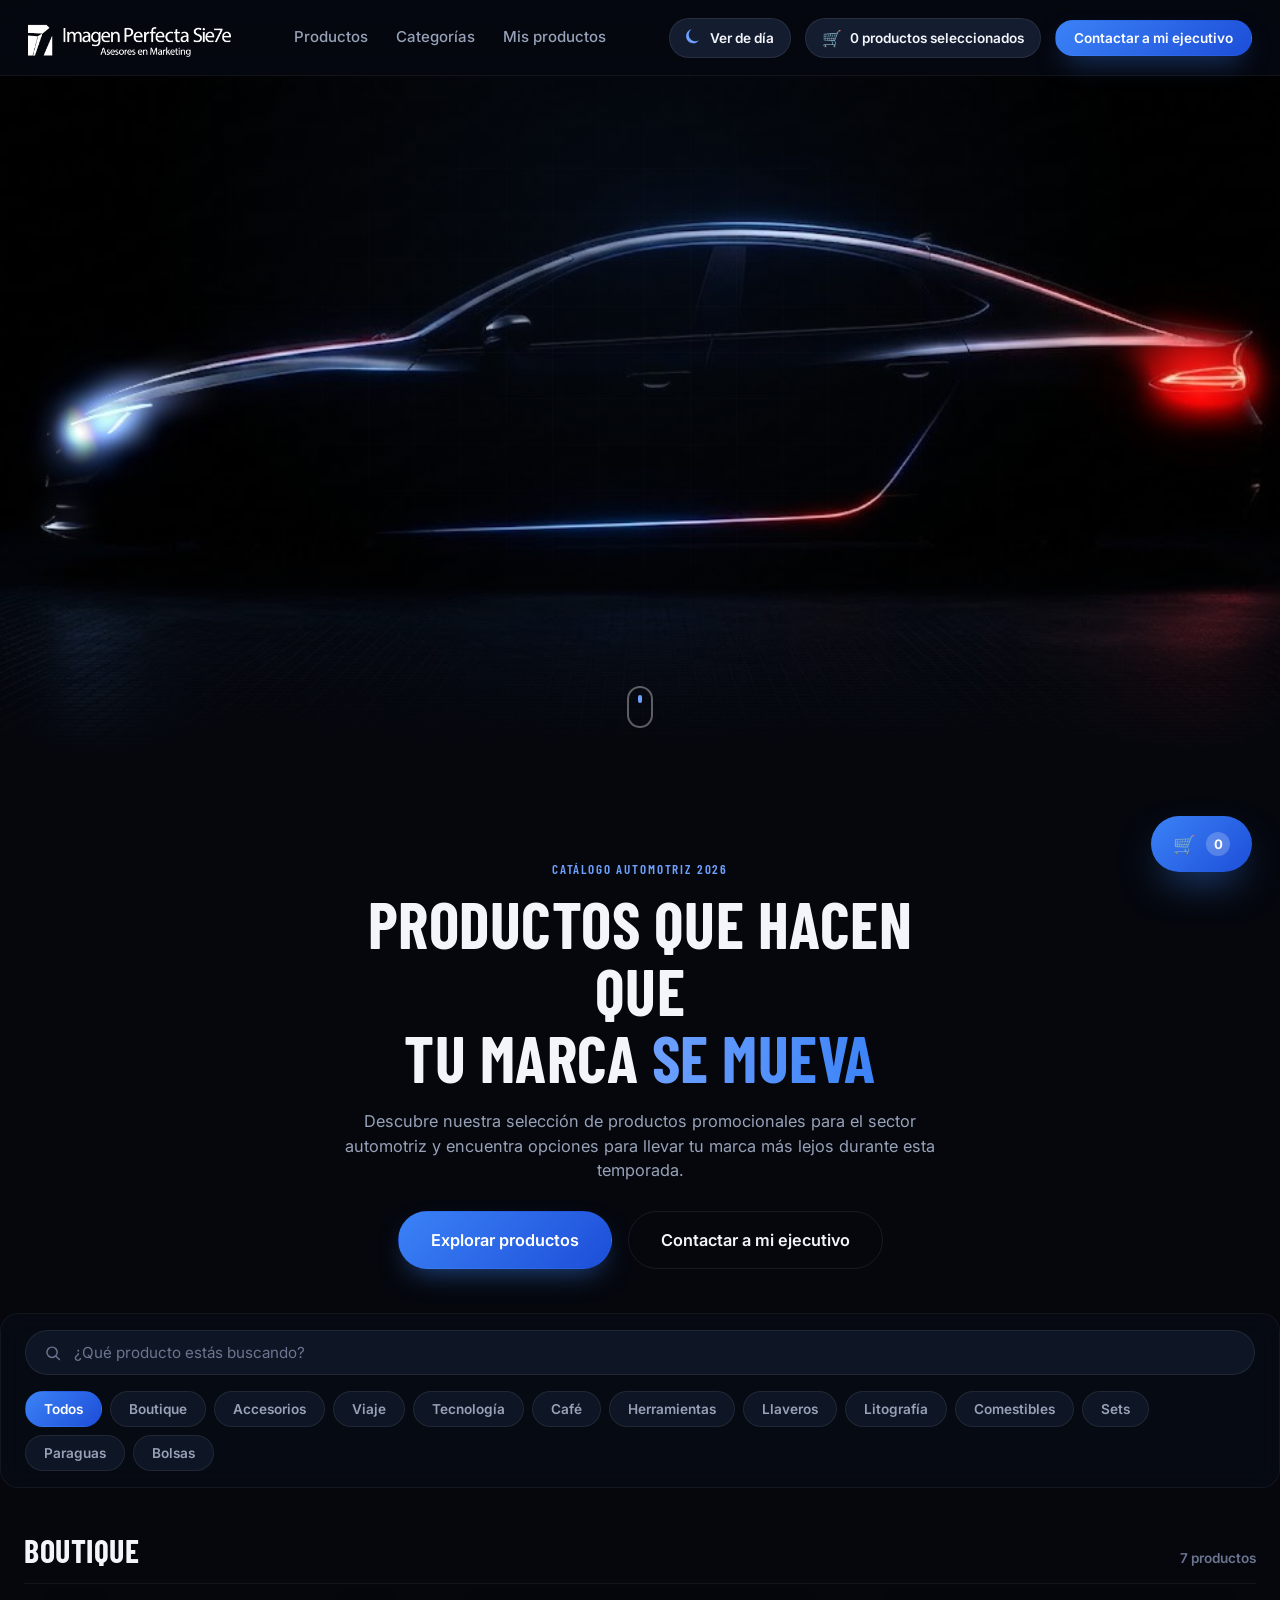
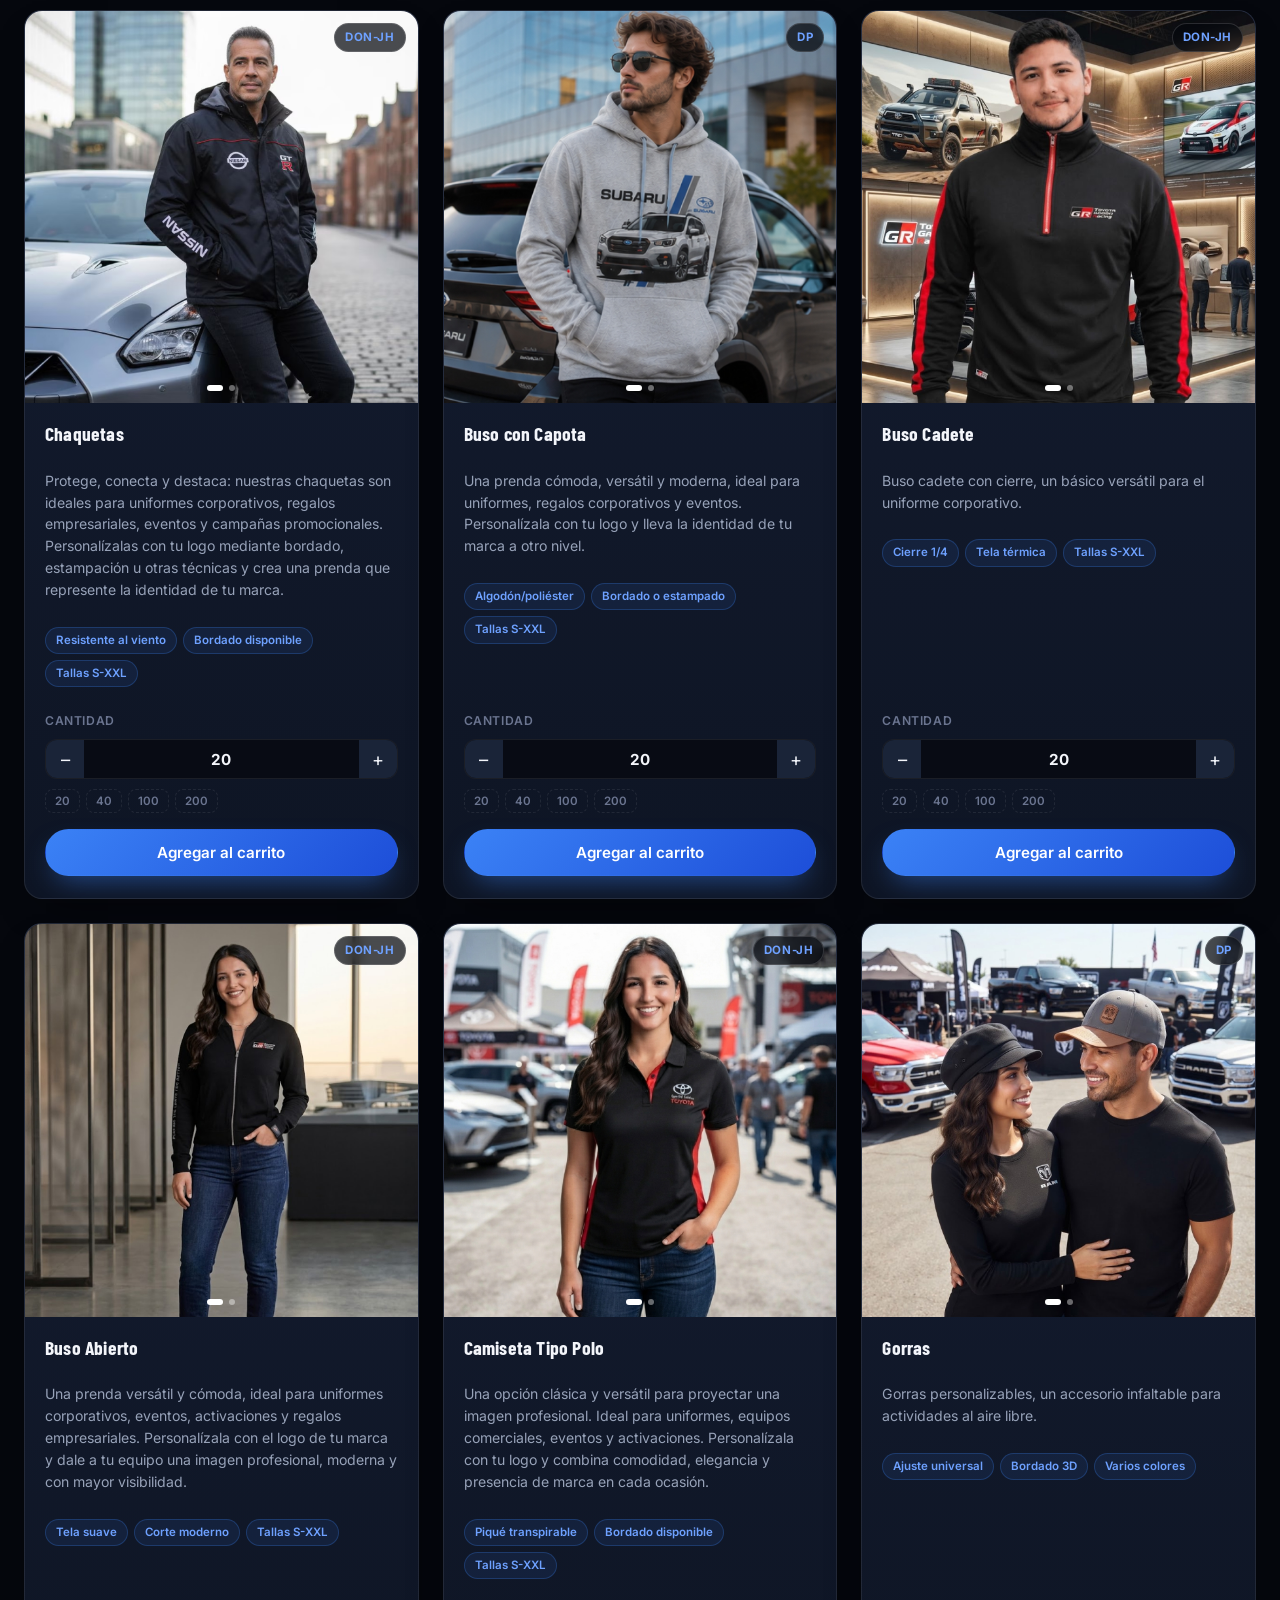
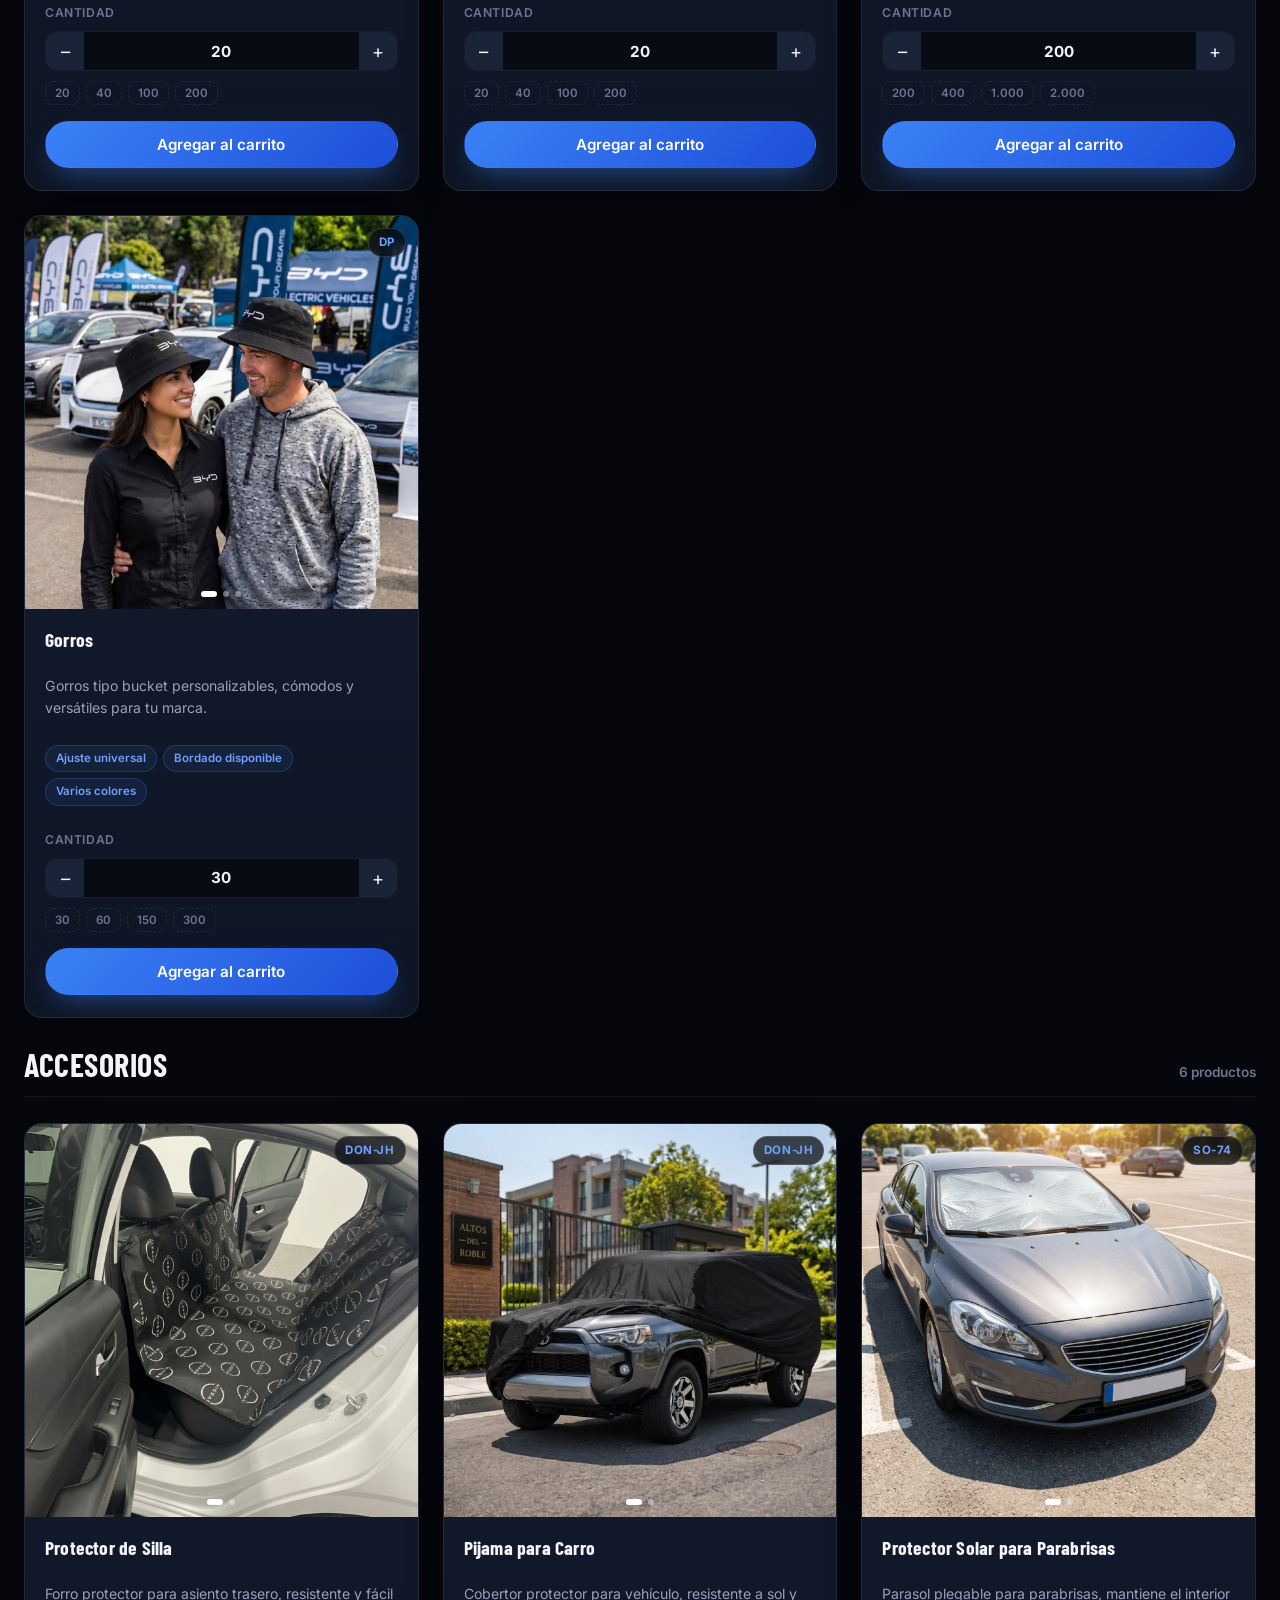
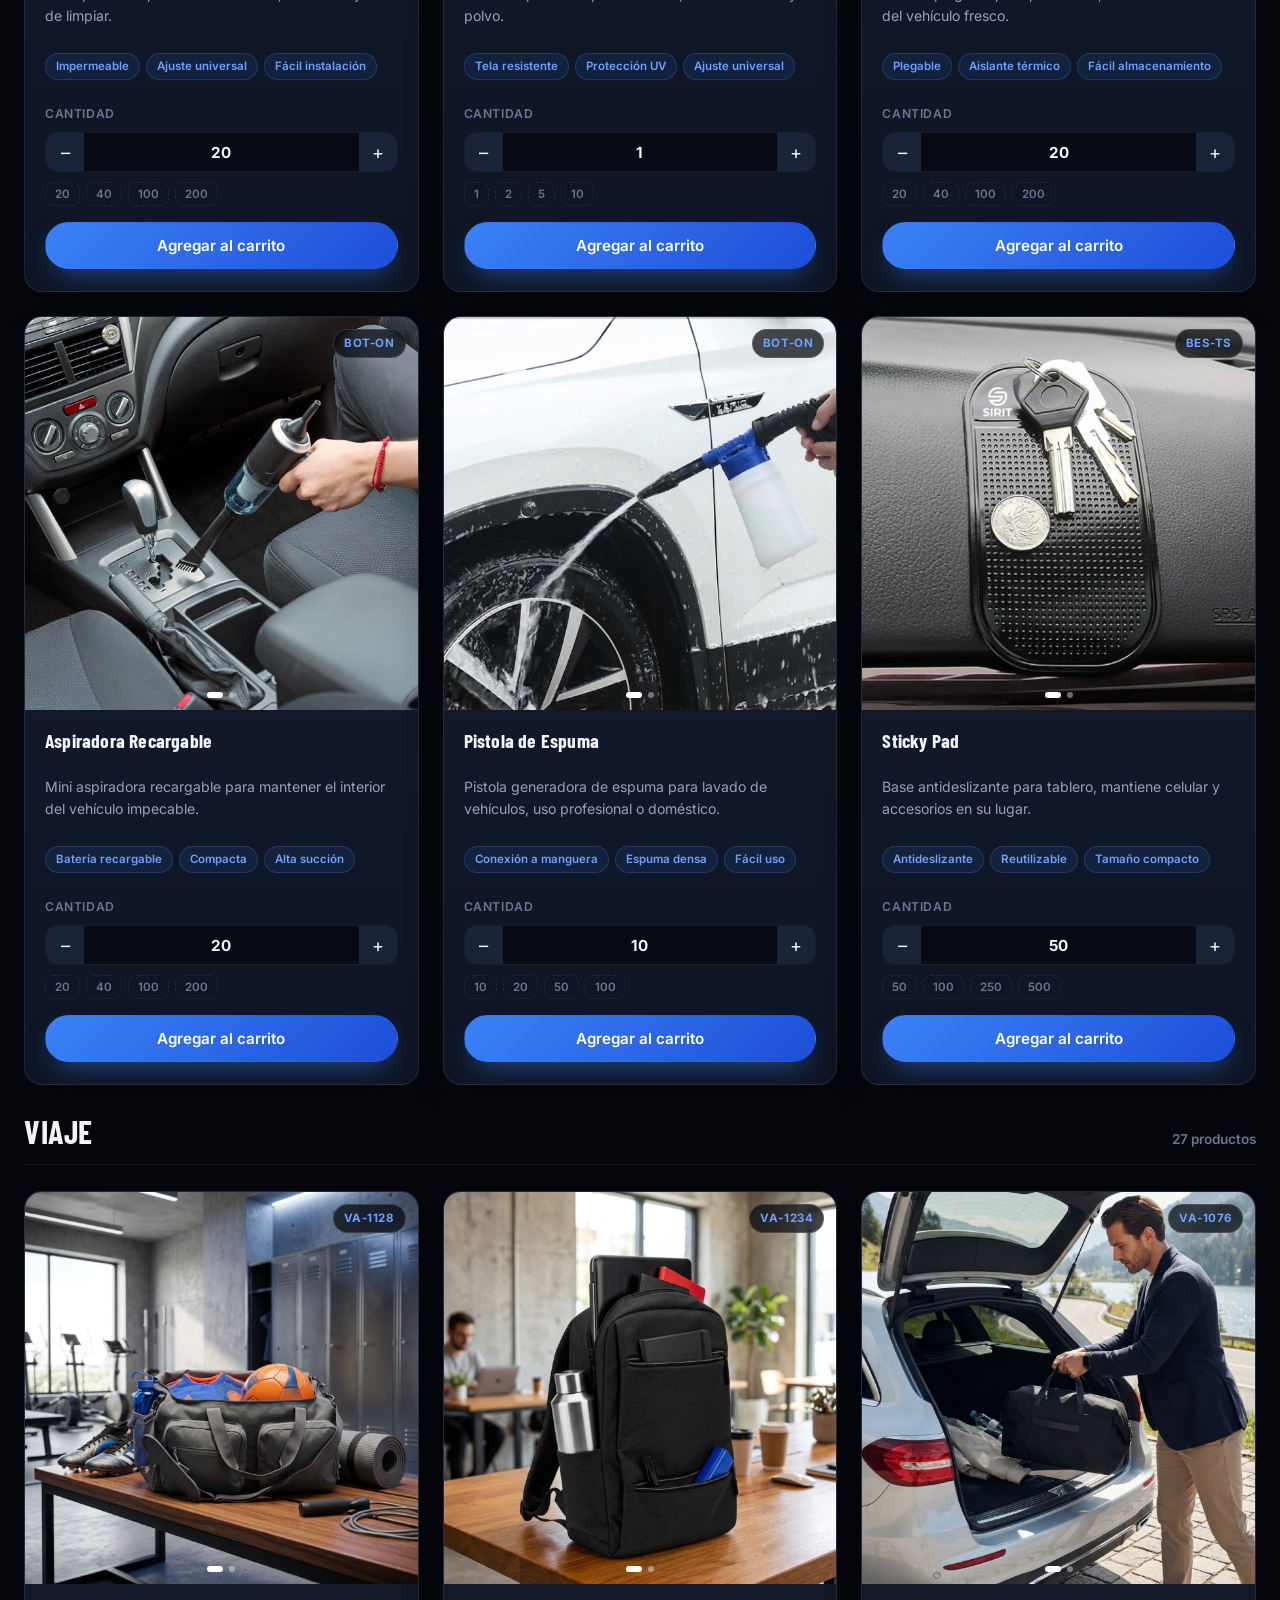
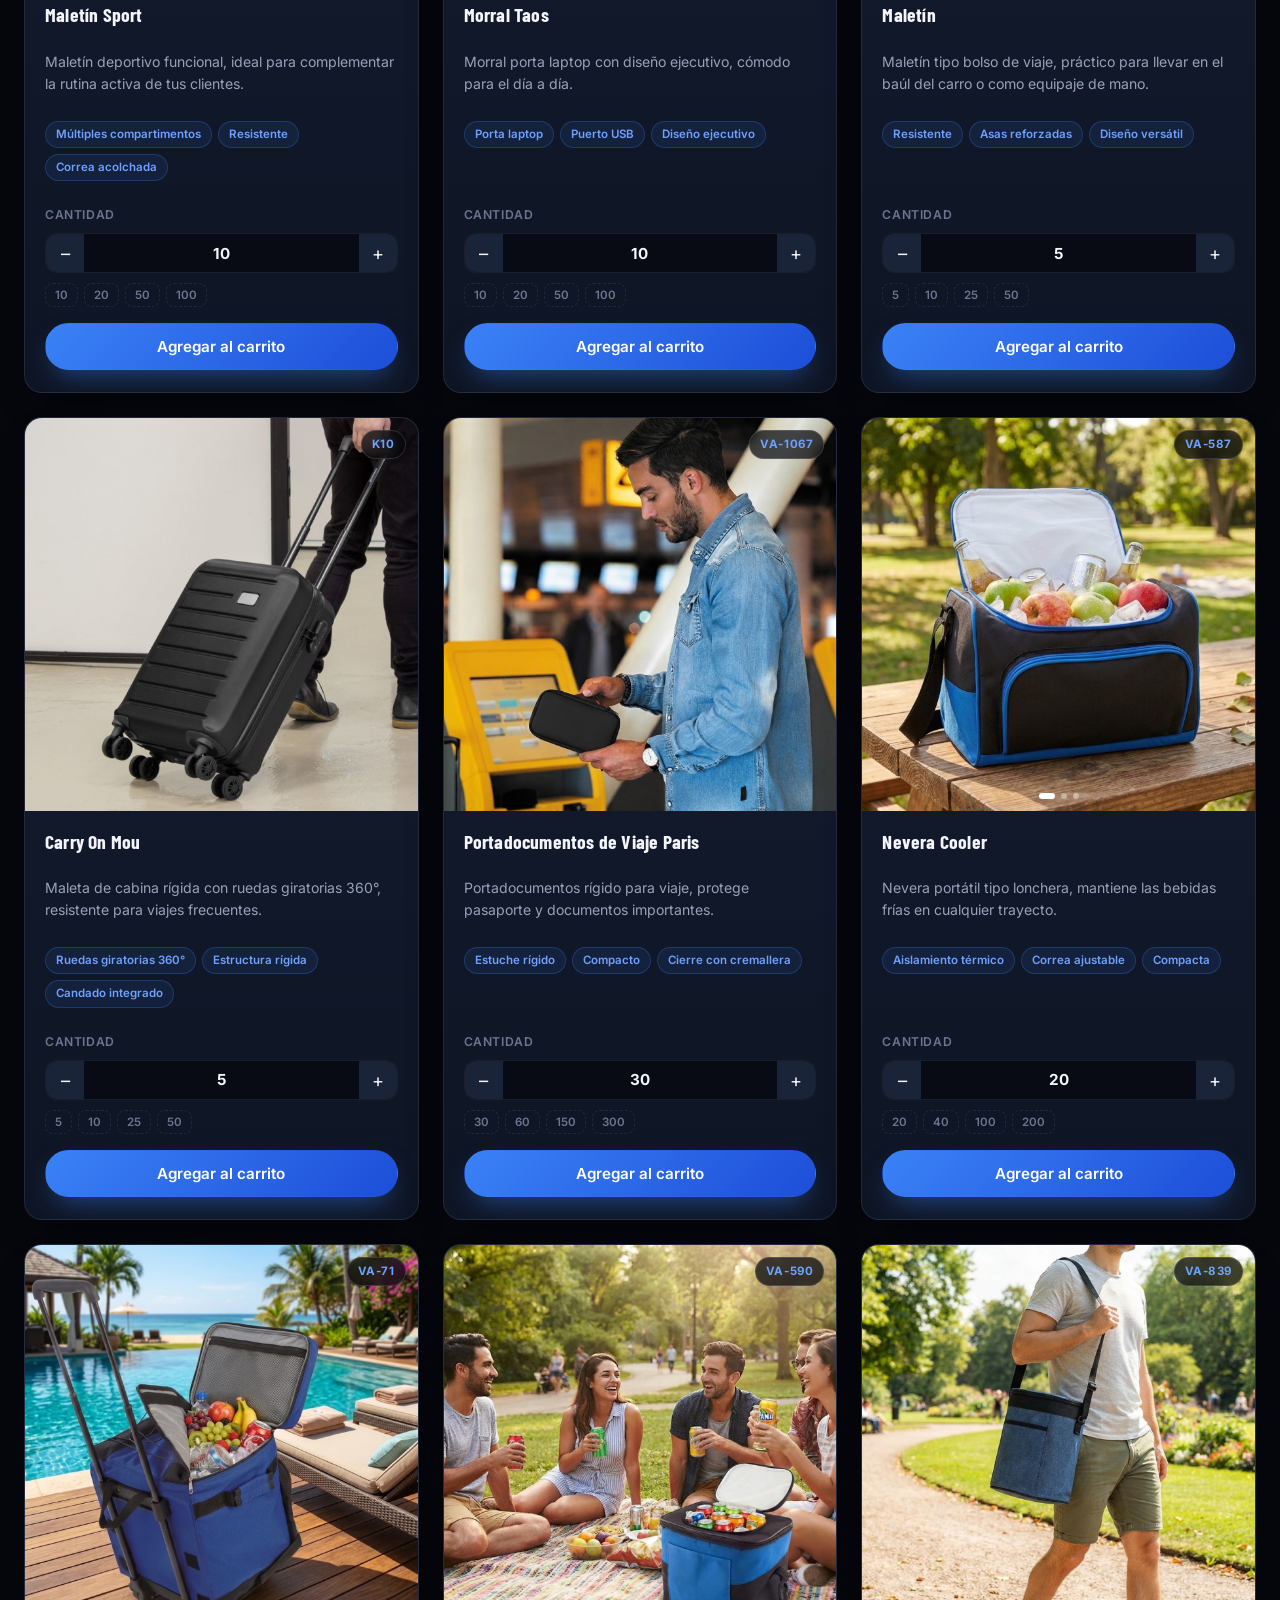
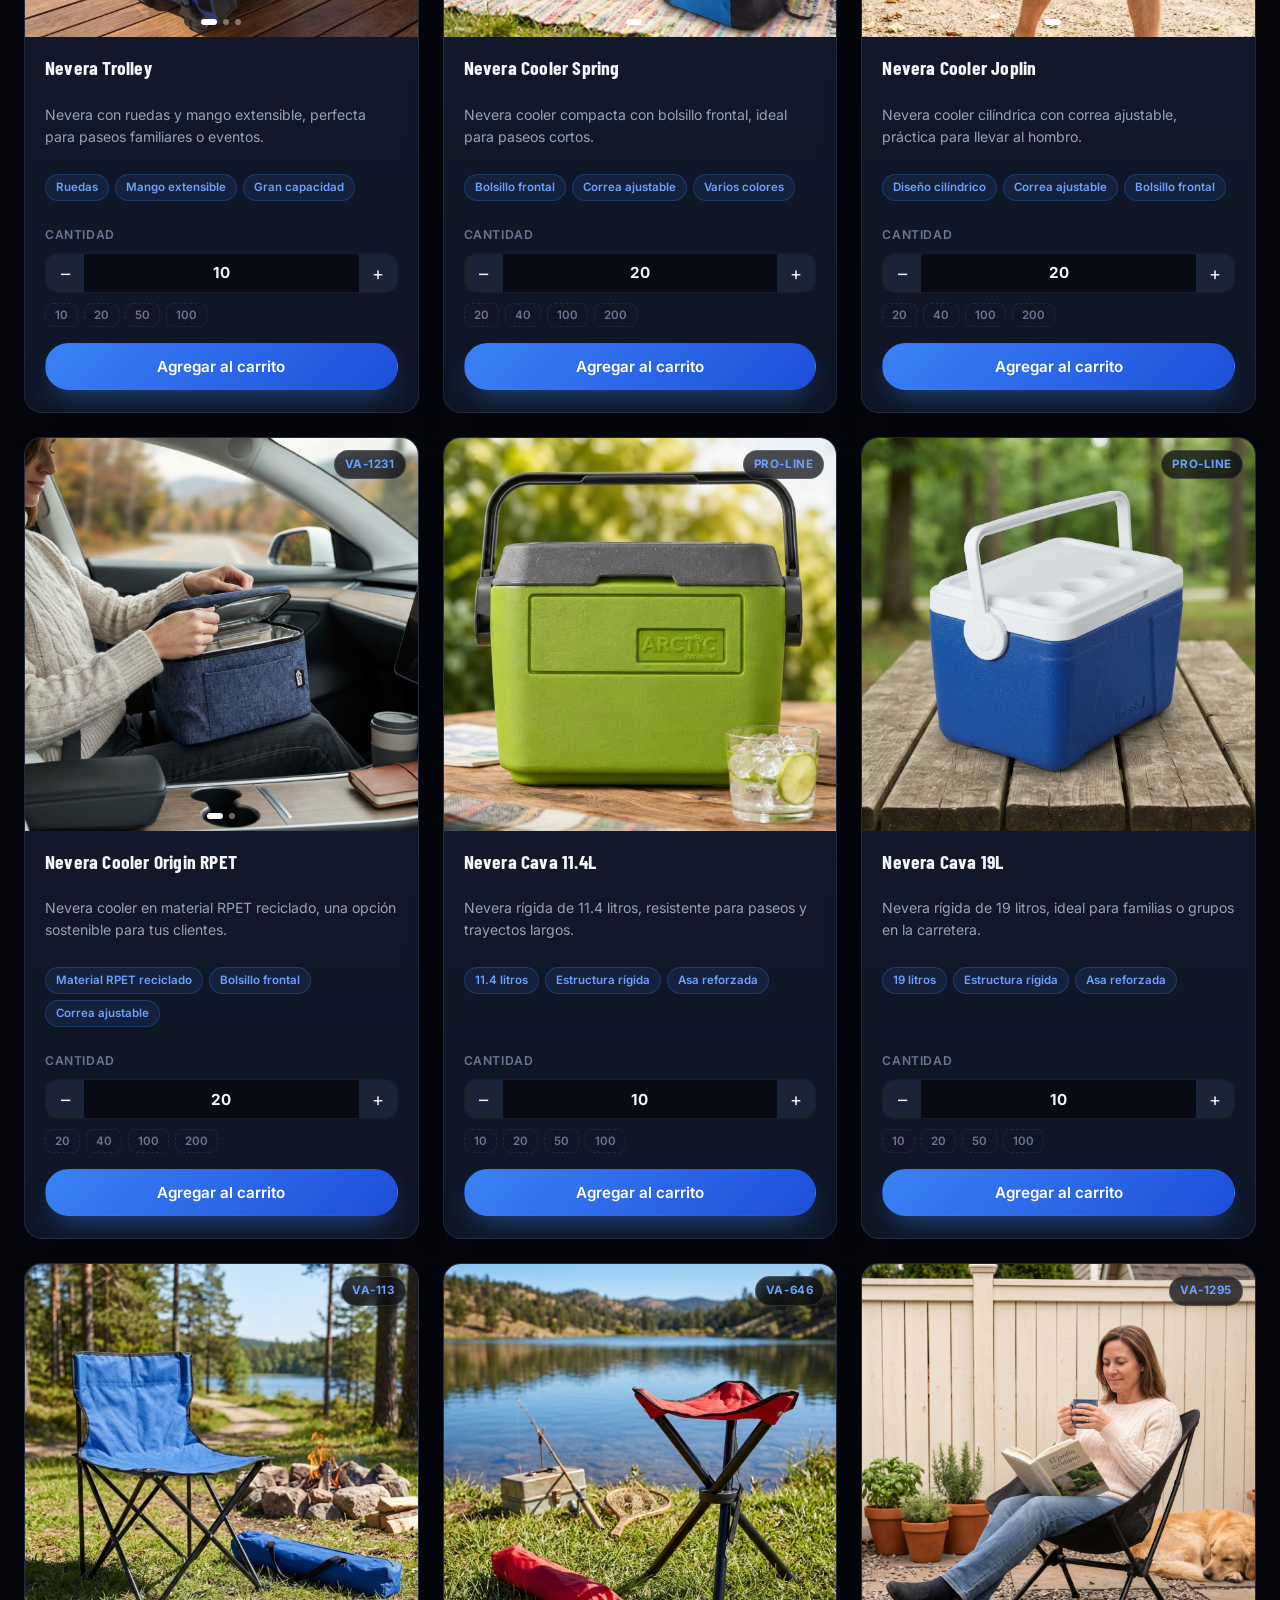
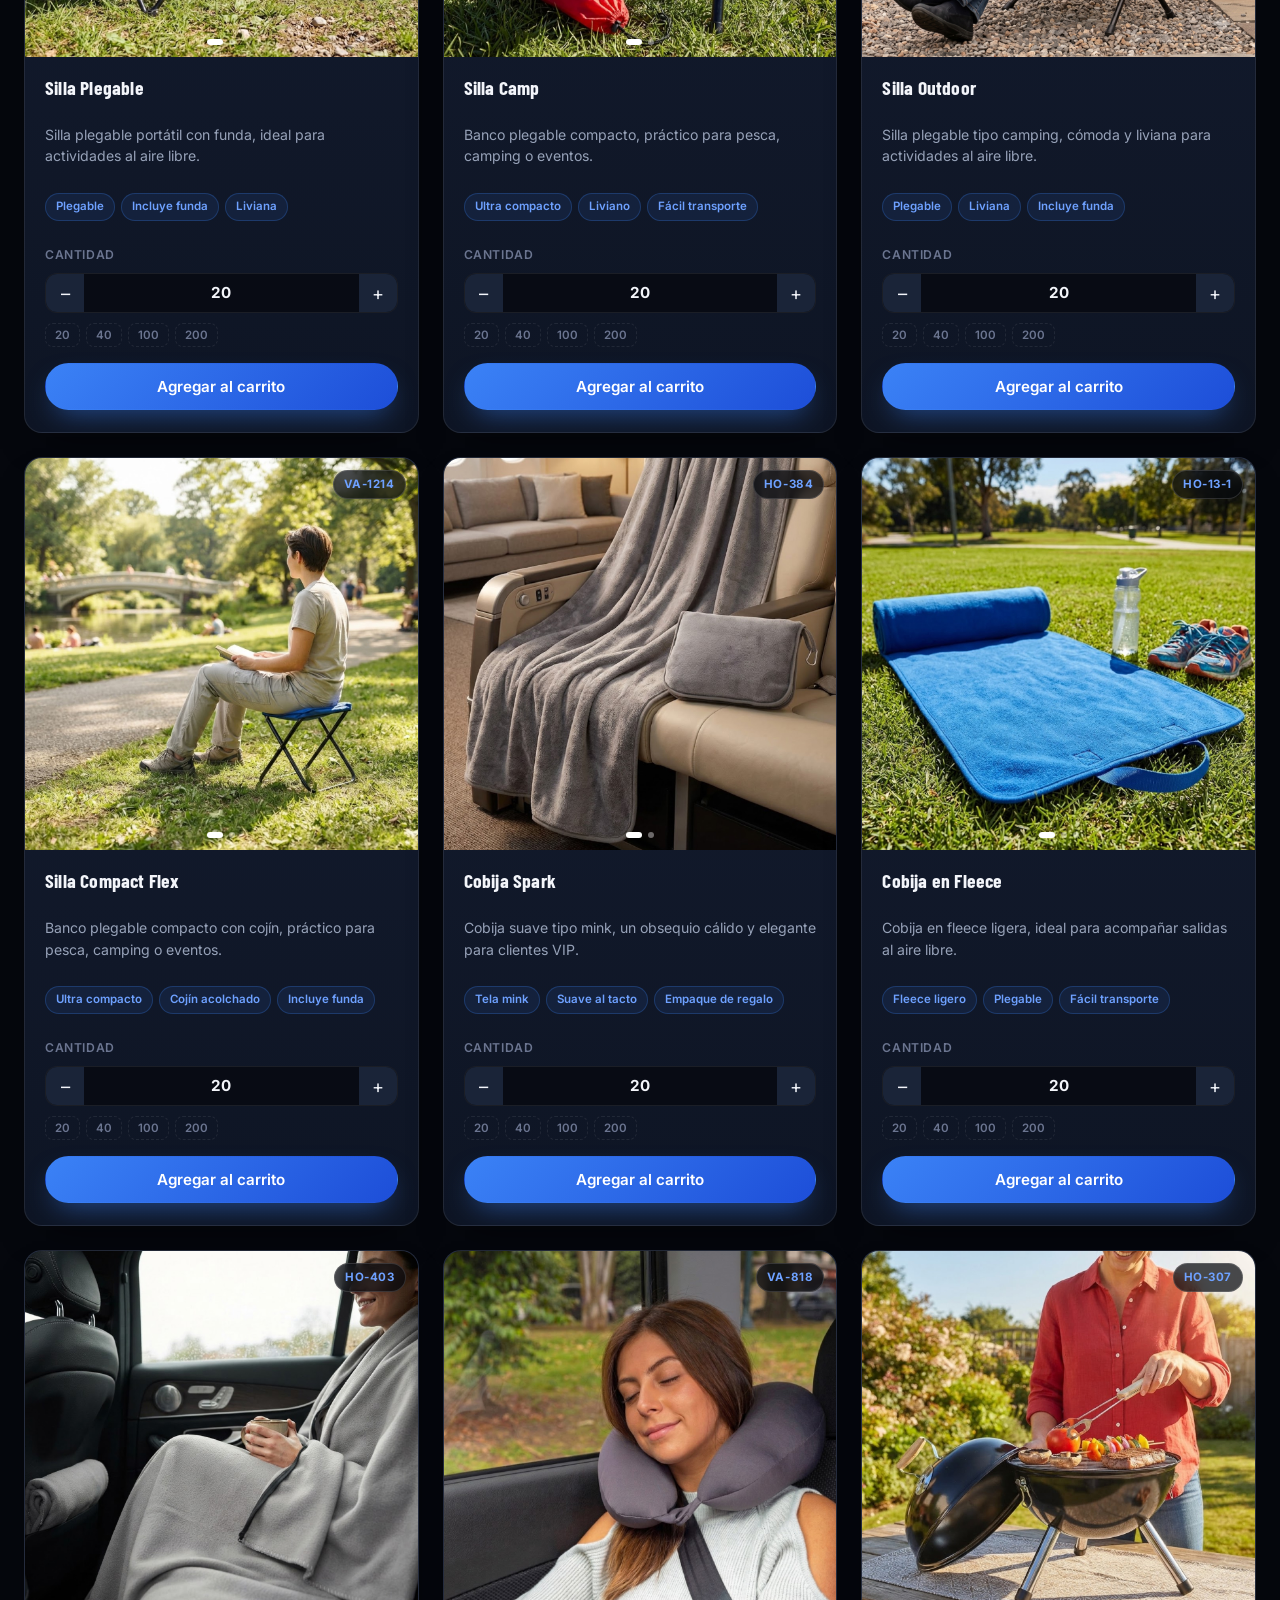
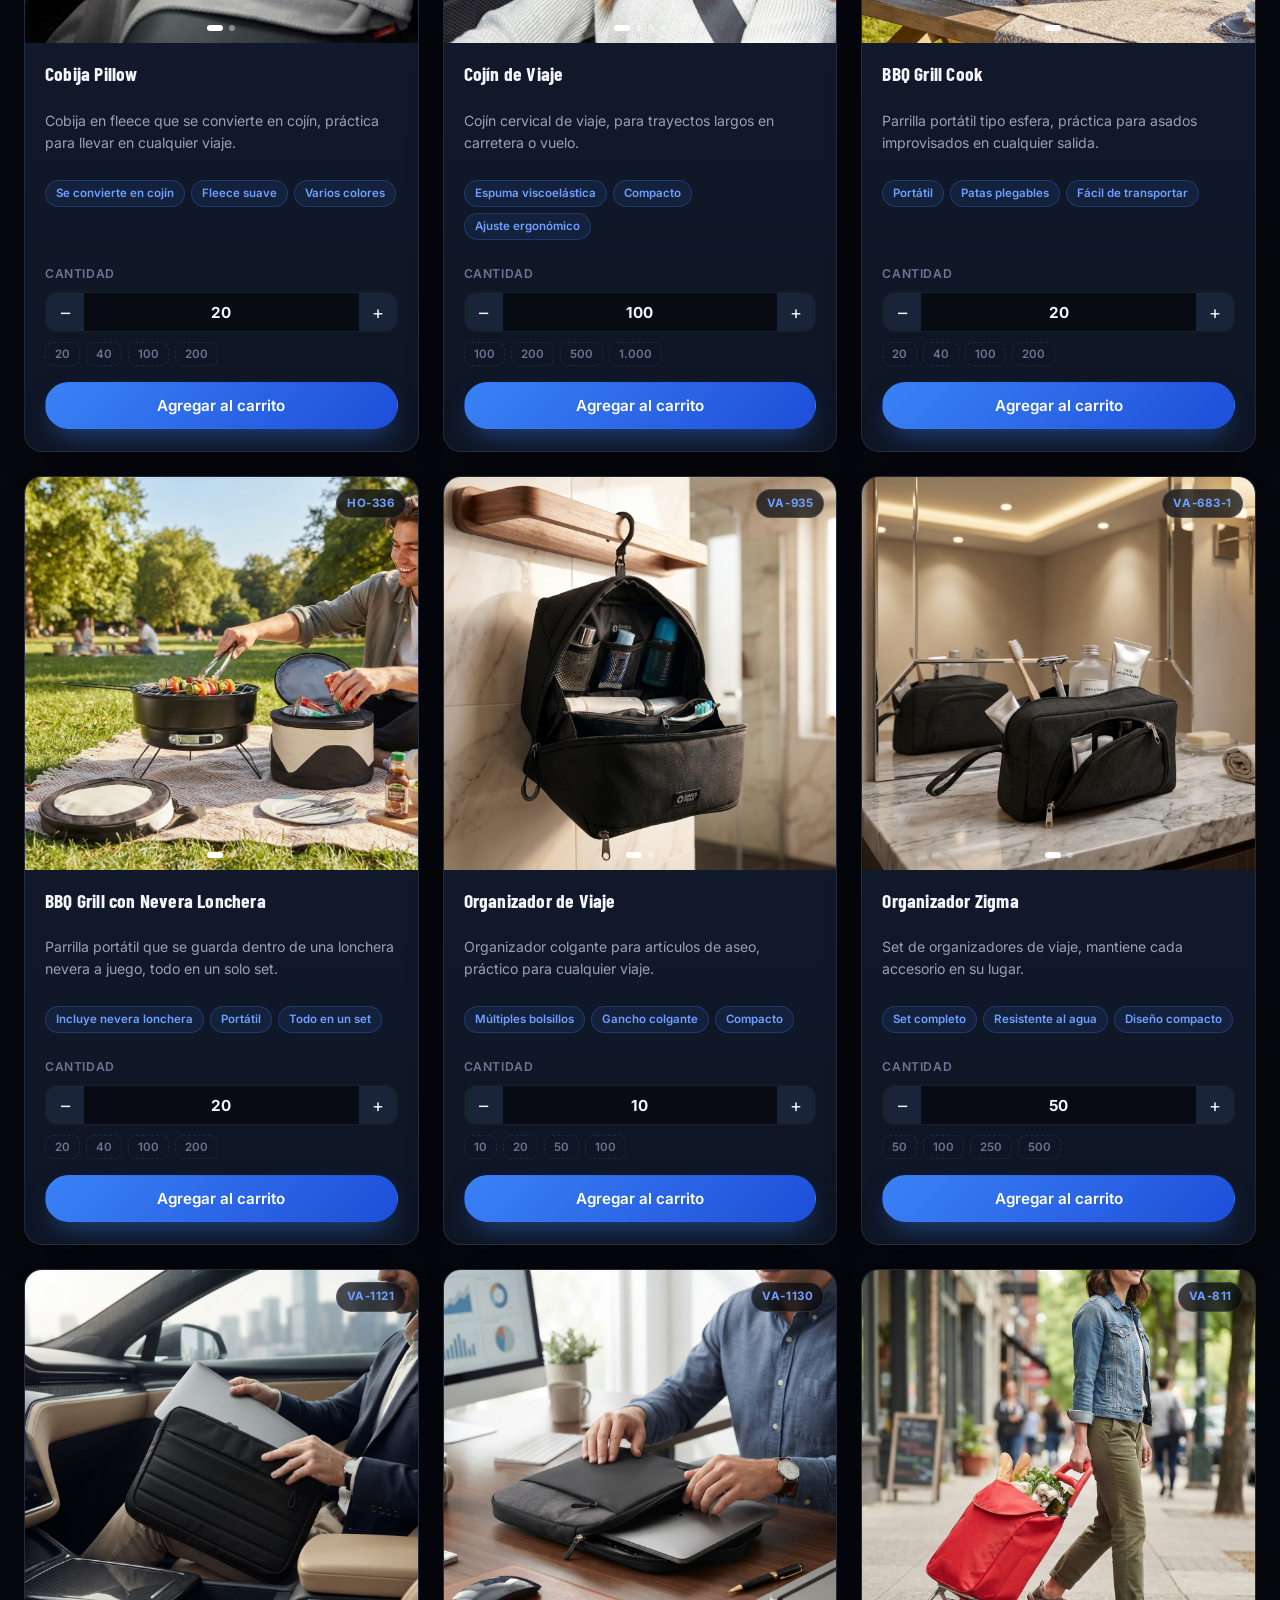
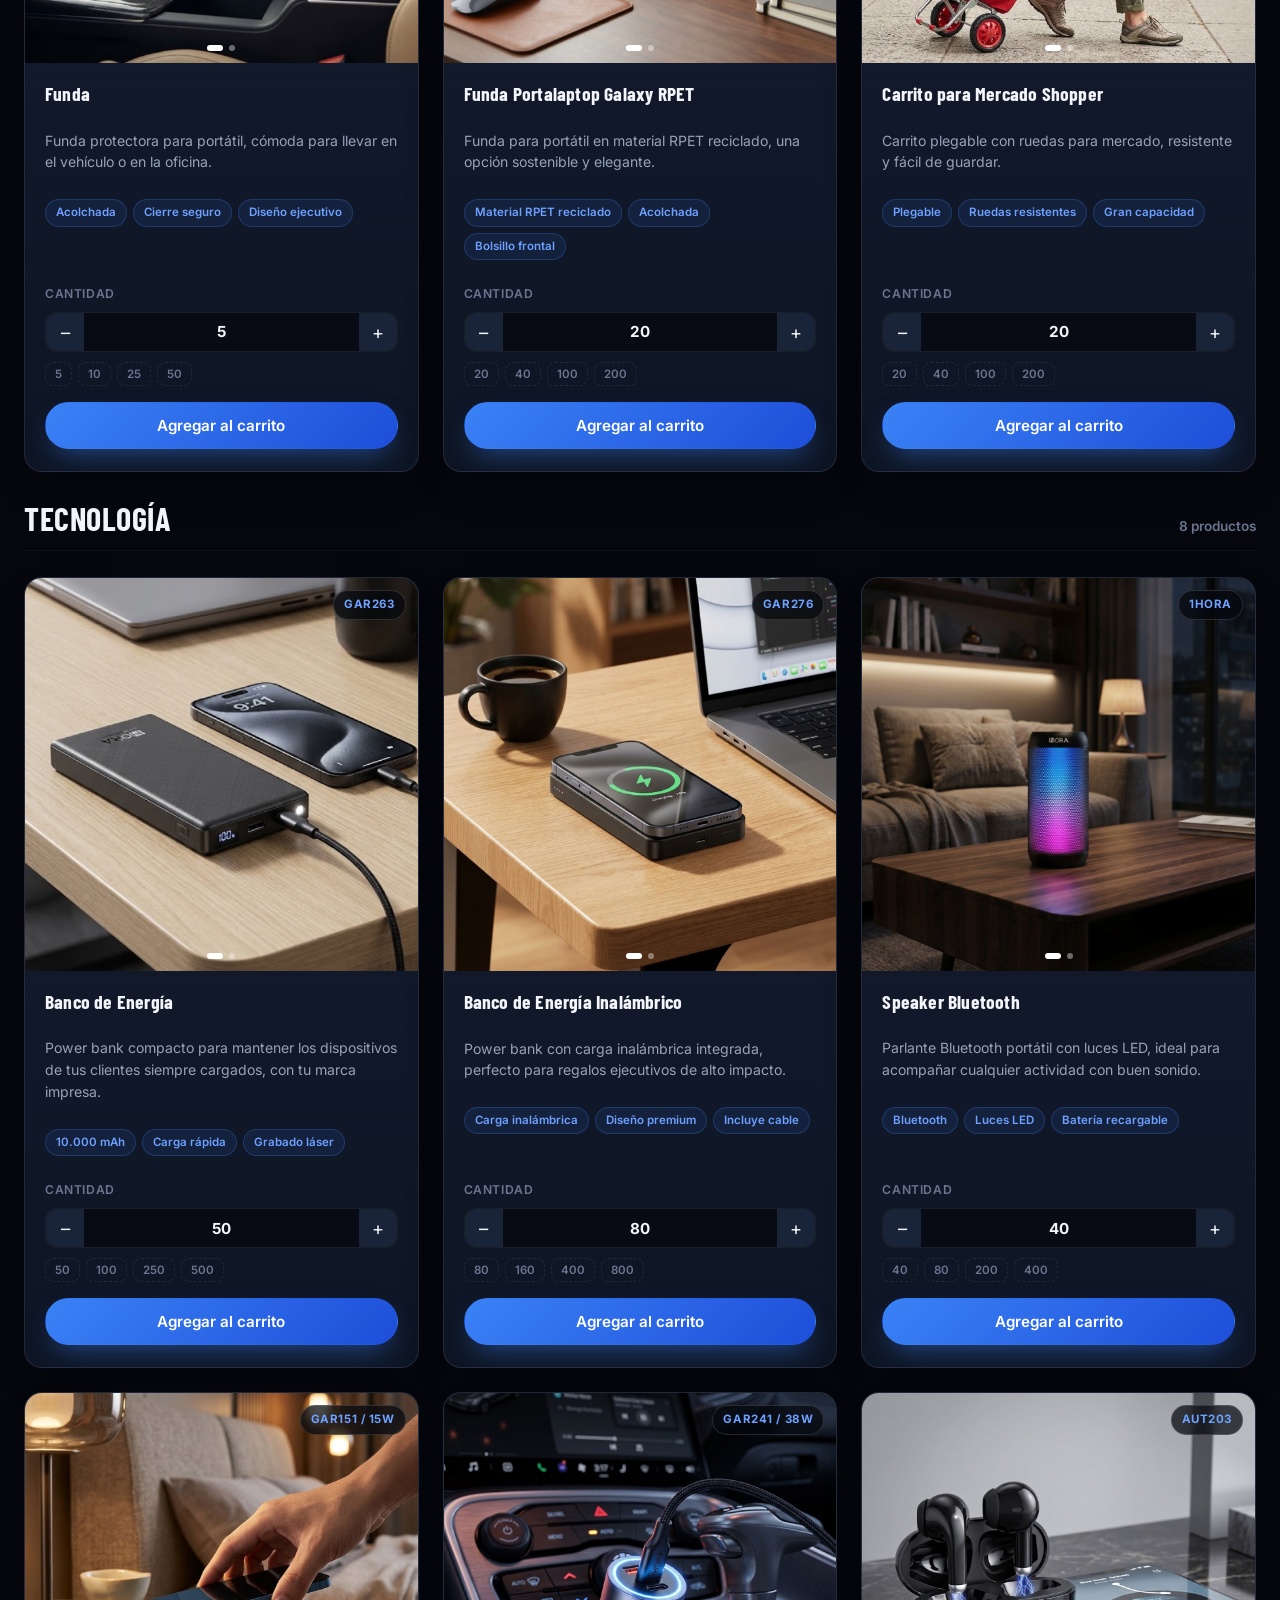
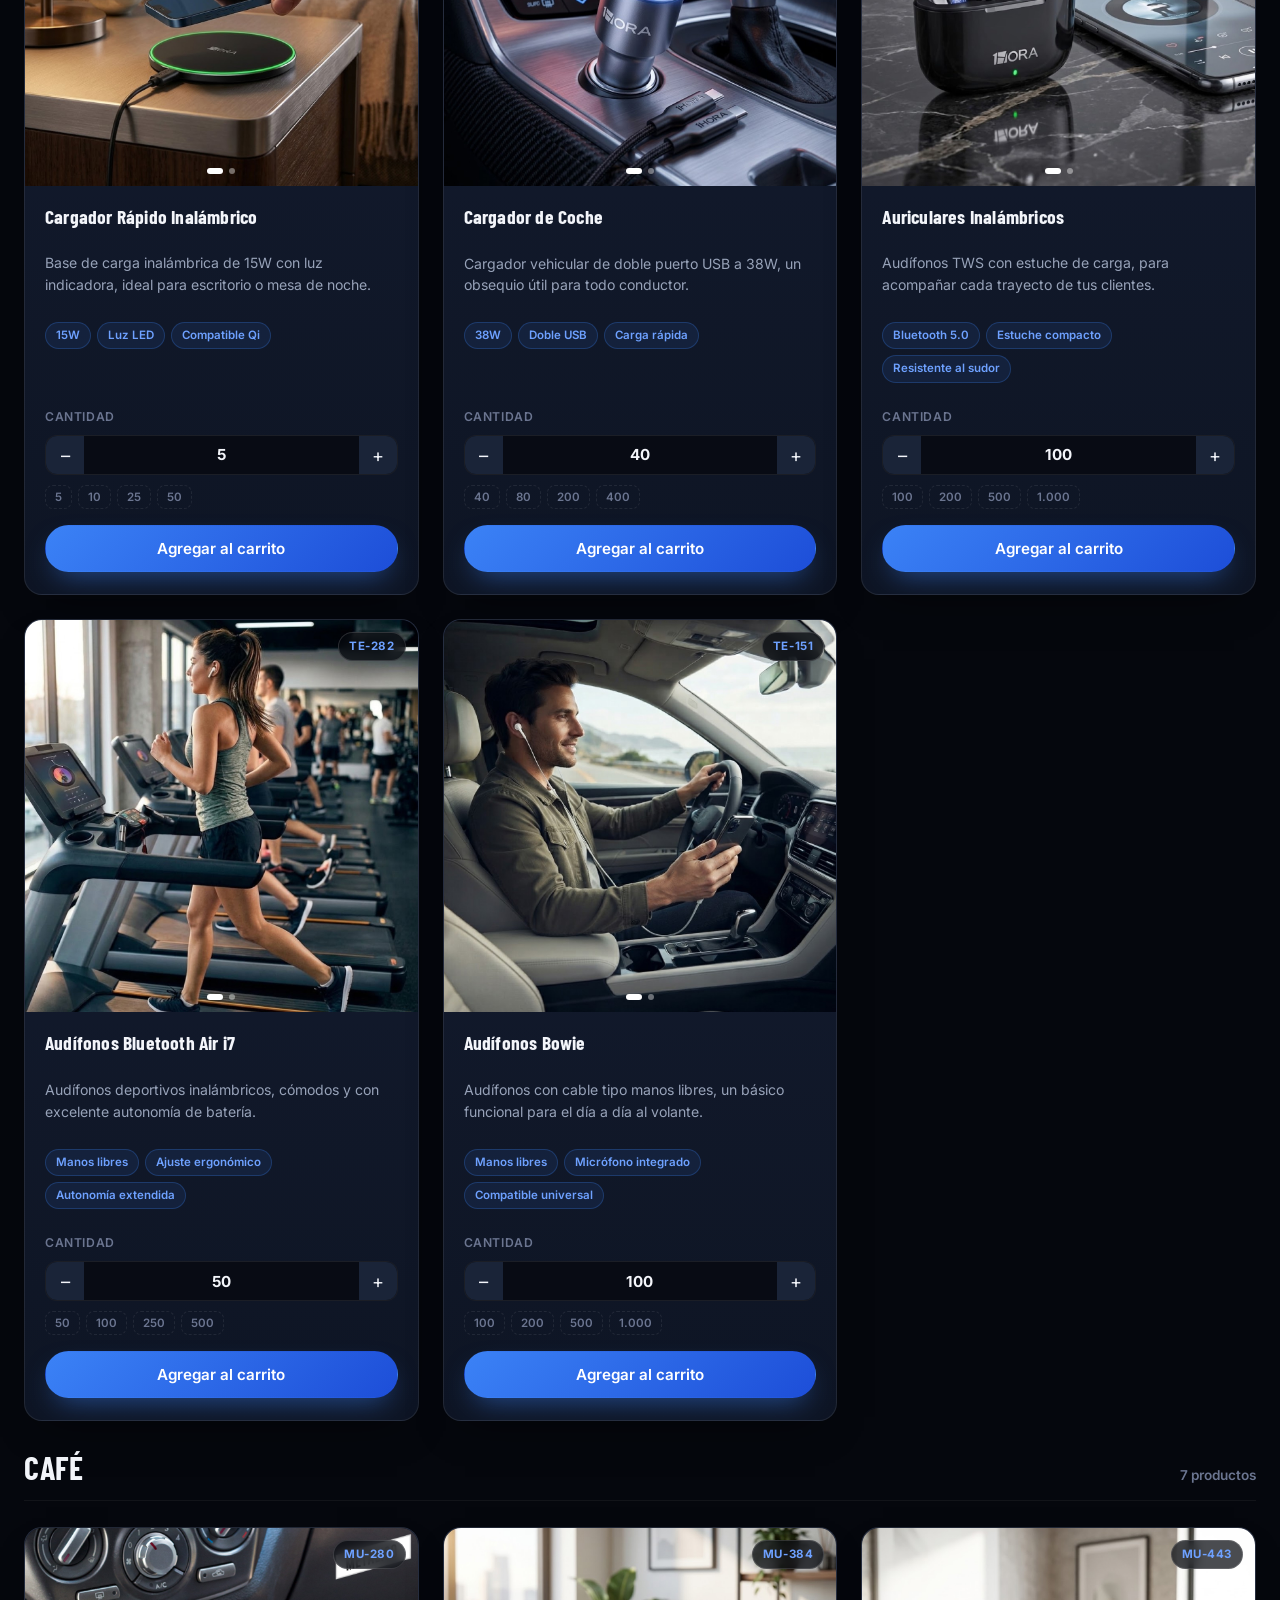
==== index.html @ 39a29ea4 "Primer commit: catálogo Automotriz 2026 completo Sitio estático con catálogo de productos promociona" ====
<!DOCTYPE html>
<html lang="es">
<head>
<meta charset="UTF-8">
<meta name="viewport" content="width=device-width, initial-scale=1.0">
<title>Catálogo Automotriz 2026 | Imagen Perfecta Sie7e</title>
<meta name="description" content="Catálogo interactivo de productos promocionales para el sector automotriz. Imagen Perfecta Sie7e — Asesores en Marketing.">
<link rel="icon" href="data:image/svg+xml,%3Csvg xmlns='http://www.w3.org/2000/svg' viewBox='0 0 64 64'%3E%3Crect width='64' height='64' rx='14' fill='%230b1120'/%3E%3Cpath d='M20 46V18h9l7 12 7-12h9v28h-8V32l-8 13-8-13v14z' fill='%233b82f6'/%3E%3C/svg%3E">
<link rel="preconnect" href="https://fonts.googleapis.com">
<link rel="preconnect" href="https://fonts.gstatic.com" crossorigin>
<link href="https://fonts.googleapis.com/css2?family=Barlow+Condensed:ital,wght@0,500;0,600;0,700;1,700&family=Inter:wght@400;500;600;700;800&display=swap" rel="stylesheet">
<link rel="stylesheet" href="assets/css/styles.css">
<script>
  // Aplica el tema guardado antes de pintar la página, para evitar parpadeo.
  try {
    var savedTheme = localStorage.getItem("ip7_theme");
    if (savedTheme === "light") document.documentElement.setAttribute("data-theme", "light");
  } catch (e) {}
</script>
</head>
<body>

<div id="cursor-ring" aria-hidden="true"></div>
<div id="cursor-dot" aria-hidden="true"></div>
<div id="headlightFlash" aria-hidden="true"></div>

<header class="navbar" id="navbar">
  <div class="navbar-inner">
    <a href="#top" class="brand">
      <img src="assets/img/brand/logo-blanco.png" alt="Imagen Perfecta Sie7e — Asesores en Marketing" class="brand-logo logo-dark" onerror="this.onerror=null;this.src='assets/img/brand/logo.jpg';">
      <img src="assets/img/brand/logo-azul.png" alt="Imagen Perfecta Sie7e — Asesores en Marketing" class="brand-logo logo-light" onerror="this.onerror=null;this.src='assets/img/brand/logo.jpg';">
    </a>

    <nav class="nav-links" id="navLinks">
      <a href="#catalogo" data-close>Productos</a>
      <a href="#categorias" data-close>Categorías</a>
      <a href="#cotizar" data-close class="js-open-drawer">Mis productos</a>
    </nav>

    <div class="navbar-actions">
      <button class="theme-toggle" id="themeToggle" type="button" aria-label="Cambiar a modo día">
        <span class="theme-toggle-icon" id="themeToggleIcon" aria-hidden="true"></span>
        <span id="themeToggleText">Ver de día</span>
      </button>
      <button class="cart-chip js-open-drawer" type="button" aria-label="Ver productos seleccionados">
        <span class="cart-chip-icon">🛒</span>
        <span id="cartChipText">0 productos seleccionados</span>
      </button>
      <button class="btn btn-primary btn-sm js-open-whatsapp" type="button">Contactar a mi ejecutivo</button>
      <button class="hamburger" id="hamburger" aria-label="Abrir menú" aria-expanded="false">
        <span></span><span></span><span></span>
      </button>
    </div>
  </div>
</header>

<main id="top">

  <section class="hero">
    <div class="hero-bg">
      <img id="heroCarImg" alt="" aria-hidden="true">
      <script>
        document.getElementById("heroCarImg").src = document.documentElement.getAttribute("data-theme") === "light"
          ? "assets/img/brand/hero-car-day.jpg"
          : "assets/img/brand/hero-car-night.jpg";
      </script>
      <div class="hero-overlay"></div>
      <div class="hero-grid"></div>
    </div>
    <a href="#catalogo" class="scroll-hint" aria-label="Ir al catálogo"><span></span></a>
  </section>

  <section class="catalog" id="catalogo">
    <div class="section-head section-head-main">
      <span class="eyebrow">Catálogo Automotriz 2026</span>
      <h1 id="categorias">PRODUCTOS QUE HACEN QUE<br>TU MARCA <span class="text-accent">SE MUEVA</span></h1>
      <p>Descubre nuestra selección de productos promocionales para el sector automotriz y encuentra opciones para llevar tu marca más lejos durante esta temporada.</p>
      <div class="hero-actions">
        <a href="#toolbar" class="btn btn-primary btn-lg">Explorar productos</a>
        <button class="btn btn-outline btn-lg js-open-whatsapp" type="button">Contactar a mi ejecutivo</button>
      </div>
    </div>

    <div class="toolbar" id="toolbar">
      <div class="search-box">
        <svg width="18" height="18" viewBox="0 0 24 24" fill="none"><circle cx="11" cy="11" r="7" stroke="currentColor" stroke-width="2"/><path d="M21 21l-4.3-4.3" stroke="currentColor" stroke-width="2" stroke-linecap="round"/></svg>
        <input type="text" id="searchInput" placeholder="¿Qué producto estás buscando?" autocomplete="off">
      </div>
      <div class="filter-pills" id="filterPills">
        <button class="pill is-active" data-filter="todos" type="button">Todos</button>
        <button class="pill" data-filter="boutique" type="button">Boutique</button>
        <button class="pill" data-filter="accesorios" type="button">Accesorios</button>
        <button class="pill" data-filter="viaje" type="button">Viaje</button>
        <button class="pill" data-filter="tecnologia" type="button">Tecnología</button>
        <button class="pill" data-filter="cafe" type="button">Café</button>
        <button class="pill" data-filter="herramientas" type="button">Herramientas</button>
        <button class="pill" data-filter="llaveros" type="button">Llaveros</button>
        <button class="pill" data-filter="litografia" type="button">Litografía</button>
        <button class="pill" data-filter="comestibles" type="button">Comestibles</button>
        <button class="pill" data-filter="sets" type="button">Sets</button>
        <button class="pill" data-filter="paraguas" type="button">Paraguas</button>
        <button class="pill" data-filter="bolsas" type="button">Bolsas</button>
      </div>
    </div>

    <div id="noResults" class="no-results" hidden>
      <p>No encontramos productos con ese criterio.</p>
      <button class="btn btn-outline btn-sm" id="clearFilters" type="button">Limpiar filtros</button>
    </div>

    <div id="catalogSections"></div>

  </section>

  <section class="closing-cta" id="cotizar">
    <div class="closing-cta-inner">
      <span class="eyebrow">Último paso</span>
      <h2>¿Ya elegiste tus productos?</h2>
      <p>Revisa tu selección y envíanos tu solicitud de cotización. Nuestro equipo comercial te contactará antes de finalizar la feria.</p>
      <button class="btn btn-primary btn-lg js-open-drawer" type="button">Ver mi selección</button>
    </div>
  </section>


  <div class="inline-cta inline-cta-final">
    <div class="inline-cta-text">
      <h4>¿No encuentras lo que buscas?</h4>
      <p>Contacta a nuestros ejecutivos y te ayudamos a encontrar la opción ideal para tu marca.</p>
    </div>
    <button type="button" class="btn btn-outline btn-sm js-open-whatsapp">Hablar con un ejecutivo</button>
  </div>

</main>

<footer class="site-footer" id="contacto">
  <div class="footer-inner">
    <div class="footer-brand">
      <img src="assets/img/brand/logo-blanco.png" alt="Imagen Perfecta Sie7e" class="footer-logo logo-dark" onerror="this.onerror=null;this.src='assets/img/brand/logo.jpg';">
      <img src="assets/img/brand/logo-azul.png" alt="Imagen Perfecta Sie7e" class="footer-logo logo-light" onerror="this.onerror=null;this.src='assets/img/brand/logo.jpg';">
      <p>Asesores en Marketing · Productos promocionales.</p>
    </div>
    <div class="footer-col">
      <h4>Contacto</h4>
      <p>✉️ <a href="mailto:mercadeo@ip7.com.co">mercadeo@ip7.com.co</a></p>
      <p>📍 Cl. 72A #63-12, Bogotá</p>
    </div>
    <div class="footer-col">
      <h4>Catálogo</h4>
      <p><a href="#catalogo">Ver todos los productos</a></p>
      <p><a href="#" class="js-open-drawer">Mis productos seleccionados</a></p>
    </div>
  </div>
  <div class="footer-bottom">
    <span>© 2026 Imagen Perfecta Sie7e. Todos los derechos reservados.</span>
    <span class="footer-bottom-sep">·</span>
    <span>Creado por <a href="https://www.linkedin.com/in/sneyther-linares-576265230/" target="_blank" rel="noopener" style="text-decoration: underline;">Sneyther Linares</a>, Coordinador Comercial y de Mercadeo</span>
  </div>
</footer>

<!-- Floating mobile contact bar -->
<div class="mobile-bar" id="mobileBar">
  <button class="mobile-bar-item js-open-drawer" type="button">
    <span class="mb-icon">🧾</span><span>Cotizar</span>
    <span class="mb-badge" id="mobileCartBadge" hidden>0</span>
  </button>
  <button class="mobile-bar-item js-open-whatsapp" type="button">
    <span class="mb-icon">🧑‍💼</span><span>Ejecutivo</span>
  </button>
</div>

<!-- Desktop floating cart button -->
<button class="cart-fab js-open-drawer" id="cartFab" type="button" aria-label="Ver mis productos seleccionados">
  <span class="cart-fab-icon">🛒</span>
  <span class="cart-fab-count" id="cartFabCount">0</span>
</button>

<!-- Cart / selection drawer -->
<div class="backdrop" id="backdrop"></div>
<aside class="drawer" id="cartDrawer" aria-hidden="true">
  <div class="drawer-head">
    <h3>🛒 Mis productos seleccionados</h3>
    <button class="icon-btn js-close-panels" aria-label="Cerrar">✕</button>
  </div>
  <div class="drawer-body" id="drawerBody">
    <p class="drawer-empty" id="drawerEmpty">Aún no has seleccionado productos. Explora el catálogo y agrega los que te interesen.</p>
    <ul class="drawer-list" id="drawerList"></ul>
  </div>
  <div class="drawer-foot">
    <button class="btn btn-primary btn-lg btn-block" id="goToQuoteBtn" type="button" disabled>Solicitar cotización</button>
  </div>
</aside>

<!-- Quote request modal -->
<div class="modal" id="quoteModal" aria-hidden="true">
  <div class="modal-card modal-card-lg">
    <button class="icon-btn modal-close js-close-panels" aria-label="Cerrar">✕</button>
    <div class="modal-head">
      <span class="eyebrow">Solicitud de cotización</span>
      <h3>Quiero estos productos</h3>
      <p>Completa tus datos y te contactaremos con tu cotización personalizada.</p>
    </div>
    <form id="quoteForm">
      <div class="form-grid">
        <label class="field field-full">
          <span>¿A quién quieres dirigir tu cotización? *</span>
          <select name="ejecutivo" id="executivoSelect" required>
            <option value="" disabled selected>Selecciona un comercial</option>
          </select>
        </label>
        <label class="field">
          <span>Nombre *</span>
          <input type="text" name="nombre" required>
        </label>
        <label class="field">
          <span>Empresa *</span>
          <input type="text" name="empresa" required>
        </label>
        <label class="field">
          <span>Correo electrónico *</span>
          <input type="email" name="correo" required>
        </label>
        <label class="field">
          <span>Teléfono *</span>
          <input type="tel" name="telefono" required>
        </label>
        <label class="field field-full">
          <span>Ciudad</span>
          <input type="text" name="ciudad">
        </label>
        <label class="field field-full">
          <span>Comentarios adicionales</span>
          <textarea name="comentarios" rows="3" placeholder="Cuéntanos detalles como tiempos de entrega, personalización, colores, etc."></textarea>
        </label>
      </div>

      <div class="quote-summary">
        <h4>Productos seleccionados</h4>
        <ul id="quoteSummaryList" class="quote-summary-list"></ul>
      </div>

      <div class="quote-actions">
        <button type="submit" class="btn btn-primary btn-lg btn-block">Enviar solicitud por correo</button>
        <div class="quote-actions-row">
          <button type="button" class="btn btn-outline btn-sm" id="copyRequestBtn">Copiar solicitud</button>
        </div>
        <p class="quote-hint">Al enviar, se abrirá tu cliente de correo con la solicitud lista para confirmar el envío directamente al comercial que elegiste.</p>
      </div>
    </form>
  </div>
</div>

<!-- WhatsApp executive picker -->
<div class="modal" id="whatsappModal" aria-hidden="true">
  <div class="modal-card">
    <button class="icon-btn modal-close js-close-panels" aria-label="Cerrar">✕</button>
    <div class="modal-head">
      <span class="eyebrow">Asesoría inmediata</span>
      <h3>Habla con tu ejecutivo</h3>
      <p>Elige a quién quieres escribirle por WhatsApp.</p>
    </div>
    <div class="contact-options" id="whatsappExecutivesList"></div>
  </div>
</div>

<div class="toast" id="toast"></div>

<template id="cardTemplate">
  <article class="card">
    <div class="card-media">
      <img loading="lazy" src="" alt="">
      <span class="card-code"></span>
      <button type="button" class="gallery-arrow gallery-prev" aria-label="Foto anterior">‹</button>
      <button type="button" class="gallery-arrow gallery-next" aria-label="Foto siguiente">›</button>
      <div class="gallery-dots"></div>
    </div>
    <div class="card-body">
      <h3 class="card-title"></h3>
      <p class="card-desc"></p>
      <ul class="card-features"></ul>
      <div class="card-qty">
        <span class="qty-label">Cantidad</span>
        <div class="qty-control">
          <button type="button" class="qty-btn qty-minus" aria-label="Restar">–</button>
          <input type="number" class="qty-input" max="50000" inputmode="numeric">
          <button type="button" class="qty-btn qty-plus" aria-label="Sumar">+</button>
        </div>
        <div class="qty-presets"></div>
      </div>
      <button type="button" class="btn btn-primary btn-block card-add">Agregar al carrito</button>
    </div>
  </article>
</template>

<script src="assets/js/products.js"></script>
<script src="assets/js/main.js"></script>
</body>
</html>
---- assets/css/styles.css ----
/* ==========================================================================
   TOKENS
   ========================================================================== */
:root{
  --bg: #05070d;
  --bg-soft: #080b14;
  --surface: #0e1524;
  --surface-2: #141c30;
  --surface-3: #1a2438;
  --border: rgba(255,255,255,.08);
  --border-soft: rgba(255,255,255,.05);
  --text: #f3f5fa;
  --text-muted: #97a2b8;
  --text-faint: #6b7590;
  --blue: #3b82f6;
  --blue-light: #6ea1ff;
  --blue-dark: #1d4ed8;
  --blue-glow: rgba(59,130,246,.35);
  --red: #e0303f;
  --green: #22c55e;
  --radius-sm: 10px;
  --radius: 18px;
  --radius-lg: 26px;
  --shadow-card: 0 18px 40px -22px rgba(0,0,0,.65);
  --shadow-pop: 0 30px 70px -20px rgba(0,0,0,.75);
  --font-head: "Barlow Condensed", "Arial Narrow", sans-serif;
  --font-body: "Inter", -apple-system, BlinkMacSystemFont, "Segoe UI", sans-serif;
  --nav-h: 76px;

  /* Chrome de la interfaz (navbar, barra de filtros, barra móvil, menú móvil):
     cristal oscuro en modo noche, cristal claro en modo día. */
  --chrome-1: rgba(6,9,16,.72);
  --chrome-2: rgba(8,11,20,.85);
  --chrome-3: rgba(8,11,20,.92);
  --chrome-4: rgba(6,9,16,.98);
  /* Texto atenuado para zonas que se mantienen oscuras en ambos temas (hero, CTA final) */
  --text-muted-ondark: #97a2b8;
}

/* ==========================================================================
   MODO DÍA — se activa agregando data-theme="light" al <html>
   (el hero y las fotos de producto conservan su tratamiento oscuro a propósito)
   ========================================================================== */
:root[data-theme="light"]{
  --bg: #f4f6fb;
  --bg-soft: #eaeef7;
  --surface: #ffffff;
  --surface-2: #f3f5fa;
  --surface-3: #e7ebf4;
  --border: rgba(15,23,42,.10);
  --border-soft: rgba(15,23,42,.07);
  --text: #10182b;
  --text-muted: #4b5670;
  --text-faint: #7c869c;
  --shadow-card: 0 18px 40px -24px rgba(15,23,42,.22);
  --shadow-pop: 0 30px 70px -24px rgba(15,23,42,.28);
  --chrome-1: rgba(255,255,255,.78);
  --chrome-2: rgba(255,255,255,.88);
  --chrome-3: rgba(255,255,255,.92);
  --chrome-4: rgba(255,255,255,.98);
}

*,*::before,*::after{ box-sizing:border-box; }
.theme-switching, .theme-switching *{ transition:none !important; }
html{ scroll-behavior:smooth; scroll-padding-top: calc(var(--nav-h) + 90px); }
body{
  margin:0;
  background:var(--bg);
  color:var(--text);
  font-family:var(--font-body);
  line-height:1.5;
  -webkit-font-smoothing:antialiased;
  overflow-x:hidden;
}
img{ max-width:100%; display:block; }
a{ color:inherit; text-decoration:none; }
ul{ list-style:none; margin:0; padding:0; }
button{ font-family:inherit; }
h1,h2,h3,h4{ font-family:var(--font-head); font-weight:700; line-height:1.05; margin:0; letter-spacing:.2px; }

.eyebrow{
  display:inline-block;
  font-family:var(--font-head);
  font-weight:600;
  font-size:.82rem;
  letter-spacing:.14em;
  text-transform:uppercase;
  color:var(--blue-light);
  margin-bottom:10px;
}

/* ==========================================================================
   CUSTOM CURSOR ACCENT (blue signal ring, desktop only)
   ========================================================================== */
#cursor-ring, #cursor-dot{
  position:fixed; top:0; left:0; pointer-events:none; z-index:9999;
  border-radius:50%;
  transform:translate(-999px,-999px);
  mix-blend-mode:screen;
}
#cursor-ring{
  width:34px; height:34px;
  border:1.5px solid var(--blue-light);
  box-shadow: 0 0 16px var(--blue-glow);
  transition: width .18s ease, height .18s ease, border-color .18s ease, opacity .3s ease;
  opacity:.85;
}
#cursor-dot{
  width:6px; height:6px;
  background:var(--blue-light);
  box-shadow: 0 0 8px var(--blue-light);
  opacity:.9;
}
#cursor-ring.is-hover{ width:56px; height:56px; border-color:var(--blue); background:rgba(59,130,246,.12); }
@media (hover:none), (pointer:coarse){
  #cursor-ring, #cursor-dot{ display:none; }
}
/* En modo día, "screen" sobre un fondo casi blanco blanquea cualquier color y lo
   vuelve invisible -- se cambia a "multiply" con un azul más oscuro para que
   el señalador se siga viendo con buen contraste. */
:root[data-theme="light"] #cursor-ring, :root[data-theme="light"] #cursor-dot{
  mix-blend-mode: multiply;
}
:root[data-theme="light"] #cursor-ring{
  border-color: var(--blue-dark);
  box-shadow: 0 0 16px rgba(29,78,216,.35);
}
:root[data-theme="light"] #cursor-dot{
  background: var(--blue-dark);
  box-shadow: 0 0 8px rgba(29,78,216,.5);
}
:root[data-theme="light"] #cursor-ring.is-hover{
  border-color: var(--blue-dark);
  background: rgba(29,78,216,.12);
}

/* ==========================================================================
   BUTTONS
   ========================================================================== */
.btn{
  display:inline-flex; align-items:center; justify-content:center; gap:8px;
  border:1px solid transparent; border-radius:999px; cursor:pointer;
  font-weight:600; font-size:.95rem; padding:13px 26px;
  transition: transform .18s ease, box-shadow .18s ease, background .18s ease, border-color .18s ease;
  white-space:nowrap;
}
.btn:active{ transform:scale(.97); }
.btn-primary{
  background:linear-gradient(135deg, var(--blue) 0%, var(--blue-dark) 100%);
  color:#fff;
  box-shadow: 0 12px 28px -10px rgba(59,130,246,.55);
}
.btn-primary:hover{ box-shadow: 0 16px 34px -8px rgba(59,130,246,.7); transform:translateY(-1px); }
.btn-ghost{
  background:rgba(255,255,255,.06);
  color:#fff;
  border-color:rgba(255,255,255,.18);
  backdrop-filter: blur(6px);
}
.btn-ghost:hover{ background:rgba(255,255,255,.12); }
:root[data-theme="light"] .btn-ghost{
  background:rgba(255,255,255,.8);
  color:var(--text);
  border-color:rgba(15,23,42,.18);
}
:root[data-theme="light"] .btn-ghost:hover{ background:#fff; }
.btn-outline{
  background:transparent; color:var(--text); border-color:var(--border);
}
.btn-outline:hover{ border-color:var(--blue-light); color:var(--blue-light); }
.btn-lg{ padding:16px 32px; font-size:1.02rem; }
.btn-sm{ padding:9px 18px; font-size:.85rem; }
.btn-block{ width:100%; }
.btn:disabled{ opacity:.45; cursor:not-allowed; box-shadow:none; }
.link-btn{
  background:none; border:none; color:var(--blue-light); cursor:pointer;
  font-weight:600; padding:0; font-size:.92rem;
}
.icon-btn{
  width:38px; height:38px; border-radius:50%; border:1px solid var(--border);
  background:rgba(255,255,255,.04); color:var(--text); cursor:pointer;
  display:flex; align-items:center; justify-content:center; font-size:1rem;
  transition: background .18s ease, transform .18s ease;
}
.icon-btn:hover{ background:rgba(255,255,255,.1); transform:rotate(90deg); }

/* ==========================================================================
   NAVBAR
   ========================================================================== */
.navbar{
  position:sticky; top:0; z-index:500;
  height:var(--nav-h);
  background:var(--chrome-1);
  backdrop-filter: blur(14px) saturate(140%);
  border-bottom:1px solid var(--border-soft);
  transition: background .25s ease;
}
.navbar-inner{
  max-width:1320px; margin:0 auto; height:100%;
  display:flex; align-items:center; justify-content:space-between;
  padding:0 28px; gap:20px;
}
.brand{ display:flex; align-items:center; flex-shrink:0; }
.brand-logo{ height:38px; width:auto; }
.logo-light{ display:none; }
:root[data-theme="light"] .logo-dark{ display:none; }
:root[data-theme="light"] .logo-light{ display:block; }

.nav-links{ display:flex; align-items:center; gap:28px; }
.nav-links a{
  font-size:.94rem; font-weight:500; color:var(--text-muted);
  transition:color .18s ease; position:relative;
}
.nav-links a:hover{ color:var(--text); }

.navbar-actions{ display:flex; align-items:center; gap:14px; }

.theme-toggle{
  display:flex; align-items:center; gap:8px;
  background:var(--surface-2); border:1px solid var(--border);
  color:var(--text); padding:9px 16px 9px 12px; border-radius:999px;
  cursor:pointer; font-size:.85rem; font-weight:600;
  transition: border-color .18s ease, background .18s ease, transform .15s ease;
}
.theme-toggle:hover{ border-color:var(--blue-light); background:var(--surface-3); }
.theme-toggle:active{ transform:scale(.96); }
.theme-toggle-icon{
  display:flex; align-items:center; justify-content:center;
  width:20px; height:20px; color:var(--blue-light);
}
.theme-toggle-icon svg{ width:100%; height:100%; }

#headlightFlash{
  position:fixed; inset:0; z-index:9998; pointer-events:none;
  background:radial-gradient(circle at 50% 18%, rgba(255,255,255,.95), rgba(255,255,255,0) 62%);
  opacity:0;
}
#headlightFlash.is-flashing{ animation: headlightFlash .55s ease-out; }
@keyframes headlightFlash{
  0%{ opacity:0; }
  18%{ opacity:1; }
  100%{ opacity:0; }
}

.cart-chip{
  display:flex; align-items:center; gap:8px;
  background:var(--surface-2); border:1px solid var(--border);
  color:var(--text); padding:9px 16px; border-radius:999px;
  cursor:pointer; font-size:.85rem; font-weight:600;
  transition: border-color .18s ease, background .18s ease;
}
.cart-chip:hover{ border-color:var(--blue-light); background:var(--surface-3); }
.cart-chip-icon{ font-size:1rem; }

.hamburger{
  display:none; flex-direction:column; justify-content:center; gap:5px;
  width:40px; height:40px; background:none; border:none; cursor:pointer;
}
.hamburger span{ width:22px; height:2px; background:var(--text); border-radius:2px; transition:.25s; margin:0 auto; }
.hamburger.is-open span:nth-child(1){ transform:translateY(7px) rotate(45deg); }
.hamburger.is-open span:nth-child(2){ opacity:0; }
.hamburger.is-open span:nth-child(3){ transform:translateY(-7px) rotate(-45deg); }

/* ==========================================================================
   HERO
   ========================================================================== */
.hero{
  position:relative; min-height:min(78vh, 680px);
  overflow:hidden;
}
.hero-bg{ position:absolute; inset:0; z-index:0; }
.hero-bg img{
  width:100%; height:100%; object-fit:cover; object-position:center 42%;
  opacity:1; transform:scale(1.02);
}
.hero-overlay{
  position:absolute; inset:0;
  background:
    radial-gradient(ellipse at 50% 20%, rgba(59,130,246,.08), transparent 55%),
    linear-gradient(180deg, transparent 0%, transparent 68%, var(--bg) 100%);
}
.hero-grid{
  position:absolute; inset:0; opacity:.35;
  background-image:
    linear-gradient(rgba(255,255,255,.04) 1px, transparent 1px),
    linear-gradient(90deg, rgba(255,255,255,.04) 1px, transparent 1px);
  background-size: 46px 46px;
  mask-image: radial-gradient(ellipse at 50% 40%, black 10%, transparent 72%);
}
.text-accent{
  background:linear-gradient(100deg, var(--blue-light), var(--blue));
  -webkit-background-clip:text; background-clip:text; color:transparent;
}
.hero-actions{ display:flex; gap:16px; flex-wrap:wrap; justify-content:center; margin-top:28px; }

/* Encabezado principal (antes vivía sobre la foto del hero; ahora va debajo, como texto normal de página) */
.section-head-main{ max-width:820px; margin:0 auto 56px; }
.section-head-main h1{
  font-size: clamp(2.2rem, 5.4vw, 4rem);
  color:var(--text); text-transform:uppercase; letter-spacing:.5px;
  margin-bottom:18px;
}
.section-head-main p{ font-size:1.08rem; max-width:620px; margin:0 auto; }
:root[data-theme="light"] .section-head-main .eyebrow{ color:var(--blue-dark); }

.scroll-hint{
  position:absolute; bottom:28px; left:50%; transform:translateX(-50%);
  width:26px; height:42px; border:2px solid rgba(255,255,255,.35); border-radius:20px;
  z-index:2;
}
:root[data-theme="light"] .scroll-hint{ border-color:rgba(15,23,42,.3); }
.scroll-hint span{
  position:absolute; top:7px; left:50%; width:4px; height:8px; border-radius:2px;
  background:var(--blue-light); transform:translateX(-50%);
  animation: scrollhint 1.6s ease infinite;
}
@keyframes scrollhint{ 0%{ opacity:1; top:7px;} 70%{opacity:0; top:20px;} 100%{opacity:0; top:7px;} }

/* ==========================================================================
   SECTION HEAD / CATALOG
   ========================================================================== */
.section-head{
  max-width:680px; margin:0 auto 44px; text-align:center; padding:0 24px;
}
.section-head h2{ font-size:clamp(1.8rem,3.4vw,2.6rem); color:var(--text); margin-bottom:14px; }
.section-head p{ color:var(--text-muted); font-size:1.02rem; }

.catalog{ padding:100px 0 40px; position:relative; }

.toolbar{
  position:sticky; top:var(--nav-h); z-index:300;
  max-width:1320px; margin:0 auto 46px; padding:16px 24px;
  display:flex; flex-wrap:wrap; align-items:center; gap:16px;
  background:var(--chrome-2); backdrop-filter:blur(12px);
  border:1px solid var(--border-soft); border-radius:var(--radius);
}
.search-box{
  display:flex; align-items:center; gap:10px;
  background:var(--surface); border:1px solid var(--border);
  border-radius:999px; padding:11px 18px; flex:1 1 240px; min-width:220px;
  color:var(--text-faint); transition:border-color .18s ease;
}
.search-box:focus-within{ border-color:var(--blue-light); color:var(--blue-light); }
.search-box input{
  background:none; border:none; outline:none; color:var(--text);
  font-size:.95rem; width:100%; font-family:inherit;
}
.search-box input::placeholder{ color:var(--text-faint); }

.filter-pills{ display:flex; flex-wrap:wrap; gap:8px; }
.pill{
  background:var(--surface); border:1px solid var(--border); color:var(--text-muted);
  padding:9px 18px; border-radius:999px; font-size:.85rem; font-weight:600;
  cursor:pointer; transition:all .18s ease; white-space:nowrap;
}
.pill:hover{ color:var(--text); border-color:var(--blue-light); }
.pill.is-active{
  background:linear-gradient(135deg, var(--blue), var(--blue-dark)); color:#fff; border-color:transparent;
}

.no-results{ text-align:center; padding:60px 24px; color:var(--text-muted); }

.category-block{ max-width:1320px; margin:0 auto 30px; padding:0 24px; scroll-margin-top: 180px; }
.category-block-head{
  display:flex; align-items:baseline; justify-content:space-between; gap:16px;
  margin-bottom:26px; padding-bottom:14px; border-bottom:1px solid var(--border-soft);
}
.category-block-head h3{
  font-size:clamp(1.5rem,2.6vw,2rem); color:var(--text); text-transform:uppercase; letter-spacing:.5px;
}
.category-count{ color:var(--text-faint); font-size:.85rem; font-weight:600; white-space:nowrap; }

.grid{
  display:grid; grid-template-columns:repeat(3, 1fr); gap:24px; margin-bottom:14px;
}

/* ==========================================================================
   PRODUCT CARD
   ========================================================================== */
.card{
  background:linear-gradient(180deg, var(--surface-2), var(--surface));
  border:1px solid var(--border); border-radius:var(--radius);
  overflow:hidden; display:flex; flex-direction:column;
  box-shadow:var(--shadow-card);
  opacity:0; transform:translateY(24px);
  transition: transform .45s cubic-bezier(.22,1,.36,1), opacity .5s ease, border-color .25s ease, box-shadow .25s ease;
}
.card.in-view{ opacity:1; transform:translateY(0); }
.card:hover{
  border-color: rgba(110,161,255,.45);
  box-shadow: 0 24px 55px -20px rgba(59,130,246,.35);
  transform:translateY(-6px);
}
.card-media{ position:relative; aspect-ratio:1/1; overflow:hidden; background:#0a1120; }
.card-media img{
  width:100%; height:100%; object-fit:cover;
  transition: transform .55s cubic-bezier(.22,1,.36,1);
}
.card:hover .card-media img{ transform:scale(1.09); }
.card-media::after{
  content:""; position:absolute; inset:0;
  background:linear-gradient(180deg, transparent 60%, rgba(5,7,13,.55) 100%);
  opacity:0; transition:opacity .3s ease;
}
.card:hover .card-media::after{ opacity:1; }
.gallery-arrow{
  position:absolute; top:50%; transform:translateY(-50%);
  width:34px; height:34px; border-radius:50%; border:1px solid rgba(255,255,255,.18);
  background:rgba(5,7,13,.55); backdrop-filter:blur(6px); color:#fff;
  font-size:1.3rem; line-height:1; cursor:pointer; opacity:0; transition:opacity .2s ease, background .2s ease;
  display:flex; align-items:center; justify-content:center; z-index:2;
}
.card-media.has-gallery:hover .gallery-arrow{ opacity:1; }
@media (hover:none){
  .card-media.has-gallery .gallery-arrow{ opacity:1; background:rgba(5,7,13,.4); }
}
.gallery-arrow:hover{ background:rgba(59,130,246,.65); }
.gallery-prev{ left:10px; }
.gallery-next{ right:10px; }
.gallery-dots{
  position:absolute; left:0; right:0; bottom:12px; z-index:2;
  display:flex; justify-content:center; gap:6px;
}
.gallery-dots button{
  width:6px; height:6px; border-radius:50%; border:none; padding:0;
  background:rgba(255,255,255,.4); cursor:pointer; transition:all .2s ease;
}
.gallery-dots button.is-active{ background:#fff; width:16px; border-radius:4px; }
.card-code{
  position:absolute; top:12px; right:12px;
  background:rgba(5,7,13,.72); backdrop-filter:blur(6px);
  border:1px solid rgba(255,255,255,.14); color:var(--blue-light);
  font-size:.72rem; font-weight:700; letter-spacing:.05em;
  padding:5px 10px; border-radius:999px;
}
.card-body{ padding:20px 20px 22px; display:flex; flex-direction:column; gap:12px; flex:1; }
.card-title{ font-size:1.22rem; color:var(--text); }
.card-desc{ color:var(--text-muted); font-size:.88rem; line-height:1.55; min-height:2.7em; }
.card-features{ display:flex; flex-wrap:wrap; gap:6px; margin-bottom:2px; }
.card-features li{
  font-size:.72rem; font-weight:600; color:var(--blue-light);
  background:rgba(59,130,246,.1); border:1px solid rgba(59,130,246,.25);
  padding:4px 10px; border-radius:999px;
}

.card-qty{ margin-top:auto; padding-top:6px; }
.qty-label{ font-size:.76rem; color:var(--text-faint); font-weight:600; text-transform:uppercase; letter-spacing:.05em; }
.qty-control{
  display:flex; align-items:center; gap:0; margin:8px 0 10px;
  background:var(--bg-soft); border:1px solid var(--border); border-radius:12px; overflow:hidden;
}
.qty-btn{
  width:38px; height:38px; flex-shrink:0; background:var(--surface-3); border:none; color:var(--text);
  font-size:1.15rem; cursor:pointer; transition:background .15s ease;
}
.qty-btn:hover{ background:var(--blue-dark); color:#fff; }
.qty-input{
  flex:1; min-width:0; background:none; border:none; color:var(--text); text-align:center;
  font-size:.95rem; font-weight:700; font-family:inherit; -moz-appearance:textfield;
}
.qty-input::-webkit-outer-spin-button, .qty-input::-webkit-inner-spin-button{ -webkit-appearance:none; margin:0; }
.qty-presets{ display:flex; gap:6px; flex-wrap:wrap; }
.qty-presets button{
  background:none; border:1px dashed var(--border); color:var(--text-faint);
  font-size:.72rem; padding:4px 9px; border-radius:8px; cursor:pointer; font-weight:600;
  transition: all .15s ease;
}
.qty-presets button:hover{ border-color:var(--blue-light); color:var(--blue-light); border-style:solid; }

.card-add{ margin-top:4px; }
.card-add.is-added{
  background:linear-gradient(135deg, var(--green), #16a34a); box-shadow:0 12px 28px -10px rgba(34,197,94,.5);
}

/* ==========================================================================
   INLINE CATEGORY CTA
   ========================================================================== */
.inline-cta{
  margin-top:16px; padding:34px 30px; border-radius:var(--radius);
  background:
    radial-gradient(circle at 15% 20%, rgba(59,130,246,.18), transparent 55%),
    var(--surface-2);
  border:1px solid var(--border);
  display:flex; align-items:center; justify-content:space-between; gap:24px; flex-wrap:wrap;
}
.inline-cta-text h4{ font-size:1.2rem; color:var(--text); margin-bottom:6px; }
.inline-cta-final{ max-width:1320px; margin:60px auto 0; }
.inline-cta-text p{ color:var(--text-muted); font-size:.9rem; max-width:440px; }

/* ==========================================================================
   CLOSING CTA
   ========================================================================== */
.closing-cta{
  margin:60px 24px 0; padding:70px 24px;
  border-radius:var(--radius-lg);
  max-width:1320px; margin-left:auto; margin-right:auto;
  background:
    radial-gradient(ellipse at 50% 0%, rgba(59,130,246,.28), transparent 60%),
    linear-gradient(160deg, #0d1730, #060910);
  border:1px solid var(--border);
  text-align:center;
  position:relative; overflow:hidden;
}
.closing-cta-inner{ position:relative; z-index:1; max-width:600px; margin:0 auto; }
.closing-cta h2{ font-size:clamp(1.9rem,3.6vw,2.7rem); color:#fff; margin:10px 0 16px; }
.closing-cta p{ color:var(--text-muted-ondark); margin-bottom:30px; font-size:1.02rem; }

/* ==========================================================================
   FOOTER
   ========================================================================== */
.site-footer{ margin-top:90px; border-top:1px solid var(--border-soft); background:var(--bg-soft); }
.footer-inner{
  max-width:1320px; margin:0 auto; padding:56px 28px 30px;
  display:grid; grid-template-columns:1.4fr 1fr 1fr; gap:40px;
}
.footer-logo{ height:34px; margin-bottom:14px; }
.footer-brand p{ color:var(--text-faint); font-size:.88rem; max-width:280px; }
.footer-col h4{ color:var(--text); font-size:.95rem; margin-bottom:16px; text-transform:uppercase; letter-spacing:.06em; }
.footer-col p{ color:var(--text-muted); font-size:.9rem; margin:0 0 10px; }
.footer-col a{ color:var(--text-muted); transition:color .18s ease; }
.footer-col a:hover{ color:var(--blue-light); }
.footer-bottom{
  border-top:1px solid var(--border-soft); padding:20px 28px; text-align:center;
  color:var(--text-faint); font-size:.8rem;
}
.footer-bottom-sep{ margin:0 8px; }
.footer-admin-link{ color:var(--text-faint); text-decoration:underline; }
.footer-admin-link:hover{ color:var(--blue-light); }

/* ==========================================================================
   FLOATING CART FAB (desktop)
   ========================================================================== */
.cart-fab{
  position:fixed; right:28px; bottom:28px; z-index:400;
  display:flex; align-items:center; gap:10px;
  background:linear-gradient(135deg, var(--blue), var(--blue-dark));
  color:#fff; border:none; border-radius:999px; padding:16px 22px;
  box-shadow:0 18px 40px -12px rgba(59,130,246,.55); cursor:pointer;
  font-weight:700; font-size:.95rem;
  transition: transform .2s ease, box-shadow .2s ease;
}
.cart-fab:hover{ transform:translateY(-3px) scale(1.03); }
.cart-fab-count{
  background:rgba(255,255,255,.22); min-width:24px; height:24px; padding:0 6px;
  border-radius:999px; display:flex; align-items:center; justify-content:center; font-size:.82rem;
}
.cart-fab-icon{ font-size:1.15rem; }

/* ==========================================================================
   MOBILE FLOATING BAR
   ========================================================================== */
.mobile-bar{
  display:none; position:fixed; left:0; right:0; bottom:0; z-index:450;
  background:var(--chrome-3); backdrop-filter:blur(14px);
  border-top:1px solid var(--border);
  padding: 10px max(10px, env(safe-area-inset-left)) calc(10px + env(safe-area-inset-bottom));
  grid-template-columns:repeat(2,1fr); gap:6px;
}
.mobile-bar-item{
  display:flex; flex-direction:column; align-items:center; gap:3px;
  background:none; border:none; color:var(--text-muted); font-size:.72rem; font-weight:600;
  padding:6px 4px; border-radius:12px; position:relative; cursor:pointer;
}
.mobile-bar-item:active{ background:rgba(255,255,255,.06); }
.mb-icon{ font-size:1.25rem; }
.mb-badge{
  position:absolute; top:0; right:18%; background:var(--red); color:#fff;
  font-size:.62rem; min-width:16px; height:16px; border-radius:999px;
  display:flex; align-items:center; justify-content:center; font-weight:700;
}

/* ==========================================================================
   BACKDROP / DRAWER / MODAL
   ========================================================================== */
.backdrop{
  position:fixed; inset:0; background:rgba(3,5,10,.72); backdrop-filter:blur(3px);
  z-index:600; opacity:0; pointer-events:none; transition:opacity .3s ease;
}
.backdrop.is-visible{ opacity:1; pointer-events:auto; }

.drawer{
  position:fixed; top:0; right:0; height:100%; width:min(420px, 100%);
  background:var(--surface); border-left:1px solid var(--border);
  z-index:650; display:flex; flex-direction:column;
  transform:translateX(100%); transition:transform .35s cubic-bezier(.22,1,.36,1);
}
.drawer.is-open{ transform:translateX(0); }
.drawer-head{
  display:flex; align-items:center; justify-content:space-between;
  padding:22px 22px 18px; border-bottom:1px solid var(--border-soft);
}
.drawer-head h3{ font-size:1.15rem; color:var(--text); }
.drawer-body{ flex:1; overflow-y:auto; padding:18px 22px; }
.drawer-empty{ color:var(--text-muted); font-size:.92rem; text-align:center; margin-top:40px; }
.drawer-list{ display:flex; flex-direction:column; gap:14px; }
.drawer-item{
  display:flex; gap:12px; background:var(--surface-2); border:1px solid var(--border-soft);
  border-radius:14px; padding:12px;
}
.drawer-item img{ width:60px; height:60px; object-fit:cover; border-radius:10px; flex-shrink:0; }
.drawer-item-info{ flex:1; min-width:0; }
.drawer-item-info h5{ font-size:.92rem; color:var(--text); margin:0 0 4px; font-weight:700; }
.drawer-item-info span{ font-size:.78rem; color:var(--text-faint); }
.drawer-item-controls{ display:flex; align-items:center; gap:8px; margin-top:8px; }
.drawer-item-controls input{
  width:56px; background:var(--bg-soft); border:1px solid var(--border); color:var(--text);
  border-radius:8px; text-align:center; padding:5px 2px; font-family:inherit; font-weight:700;
}
.drawer-item-remove{
  background:none; border:none; color:var(--text-faint); cursor:pointer; font-size:.78rem;
  text-decoration:underline; margin-left:auto;
}
.drawer-item-remove:hover{ color:var(--red); }
.drawer-foot{ padding:18px 22px 22px; border-top:1px solid var(--border-soft); }

.modal{
  position:fixed; inset:0; z-index:700; display:flex; align-items:center; justify-content:center;
  padding:24px; opacity:0; pointer-events:none; transition:opacity .25s ease;
}
.modal.is-open{ opacity:1; pointer-events:auto; }
.modal-card{
  position:relative; background:var(--surface); border:1px solid var(--border);
  border-radius:var(--radius-lg); padding:38px 34px; max-width:460px; width:100%;
  max-height:88vh; overflow-y:auto; box-shadow:var(--shadow-pop);
  transform:translateY(16px) scale(.98); transition:transform .3s cubic-bezier(.22,1,.36,1);
}
.modal.is-open .modal-card{ transform:translateY(0) scale(1); }
.modal-card-lg{ max-width:600px; }
.modal-close{ position:absolute; top:18px; right:18px; }
.modal-head{ margin-bottom:24px; }
.modal-head h3{ font-size:1.6rem; color:var(--text); margin-bottom:8px; }
.modal-head p{ color:var(--text-muted); font-size:.9rem; }

.form-grid{ display:grid; grid-template-columns:1fr 1fr; gap:16px; margin-bottom:22px; }
.field{ display:flex; flex-direction:column; gap:7px; font-size:.82rem; font-weight:600; color:var(--text-muted); }
.field-full{ grid-column:1 / -1; }
.field input, .field textarea, .field select{
  background:var(--bg-soft); border:1px solid var(--border); border-radius:10px;
  padding:11px 13px; color:var(--text); font-family:inherit; font-size:.92rem; resize:vertical;
  transition:border-color .18s ease;
}
.field select{ appearance:none; cursor:pointer;
  background-image:url("data:image/svg+xml,%3Csvg xmlns='http://www.w3.org/2000/svg' viewBox='0 0 24 24' fill='none'%3E%3Cpath d='M6 9l6 6 6-6' stroke='%2397a2b8' stroke-width='2' stroke-linecap='round' stroke-linejoin='round'/%3E%3C/svg%3E");
  background-repeat:no-repeat; background-position:right 13px center; padding-right:36px;
}
.field input:focus, .field textarea:focus, .field select:focus{ outline:none; border-color:var(--blue-light); }

.quote-summary{ background:var(--surface-2); border:1px solid var(--border-soft); border-radius:14px; padding:16px 18px; margin-bottom:22px; }
.quote-summary h4{ font-size:.85rem; text-transform:uppercase; letter-spacing:.05em; color:var(--text-faint); margin-bottom:10px; }
.quote-summary-list{ display:flex; flex-direction:column; gap:8px; max-height:180px; overflow-y:auto; }
.quote-summary-list li{ display:flex; justify-content:space-between; font-size:.88rem; color:var(--text); gap:10px; }
.quote-summary-list li span:last-child{ color:var(--blue-light); font-weight:700; flex-shrink:0; }
.quote-summary-empty{ color:var(--text-faint); font-size:.85rem; }

.quote-actions-row{ display:flex; gap:10px; margin-top:10px; }
.quote-actions-row .btn{ flex:1; }
.quote-hint{ color:var(--text-faint); font-size:.78rem; margin-top:12px; text-align:center; }

.contact-options{ display:flex; flex-direction:column; gap:12px; }
.contact-option{
  display:flex; align-items:center; gap:14px; text-align:left;
  background:var(--surface-2); border:1px solid var(--border-soft); border-radius:14px;
  padding:15px 16px; cursor:pointer; transition:border-color .18s ease, background .18s ease;
  width:100%; font-family:inherit;
}
.contact-option:hover{ border-color:var(--blue-light); background:var(--surface-3); }
.contact-option-general{ border-color:var(--blue-light); }
.co-icon{ font-size:1.4rem; }
.contact-option strong{ display:block; color:var(--text); font-size:.95rem; }
.contact-option small{ color:var(--text-faint); font-size:.78rem; }

/* ==========================================================================
   TOAST
   ========================================================================== */
.toast{
  position:fixed; left:50%; bottom:100px; transform:translate(-50%, 20px);
  background:var(--surface-3); border:1px solid var(--border); color:var(--text);
  padding:12px 22px; border-radius:999px; font-size:.88rem; font-weight:600;
  box-shadow:var(--shadow-pop); z-index:900; opacity:0; pointer-events:none;
  transition: opacity .3s ease, transform .3s ease;
}
.toast.is-visible{ opacity:1; transform:translate(-50%, 0); }

/* ==========================================================================
   RESPONSIVE
   ========================================================================== */
@media (max-width: 1080px){
  .grid{ grid-template-columns:repeat(2, 1fr); }
  .footer-inner{ grid-template-columns:1fr 1fr; }
  .footer-brand{ grid-column:1 / -1; }
}

@media (max-width: 860px){
  :root{ --nav-h:66px; }
  .nav-links{
    position:fixed; top:var(--nav-h); left:0; right:0;
    background:var(--chrome-4); backdrop-filter:blur(14px);
    flex-direction:column; align-items:stretch; gap:0;
    padding:8px 0 18px; border-bottom:1px solid var(--border);
    transform:translateY(-140%); opacity:0; transition:transform .3s ease, opacity .3s ease;
  }
  .nav-links.is-open{ transform:translateY(0); opacity:1; }
  .nav-links a{ padding:14px 28px; border-top:1px solid var(--border-soft); font-size:1rem; }
  .navbar-actions .btn-primary.btn-sm{ display:none; }
  .cart-chip span:last-child{ display:none; }
  .theme-toggle{ padding:9px; }
  #themeToggleText{ display:none; }
  .hamburger{ display:flex; }

  .toolbar{ position:static; flex-direction:column; align-items:stretch; }
  .filter-pills{ overflow-x:auto; flex-wrap:nowrap; padding-bottom:4px; }

  .grid{ grid-template-columns:1fr 1fr; gap:14px; }
  .card-desc{ min-height:0; }

  .cart-fab{ display:none; }
  .mobile-bar{ display:grid; }
  body{ padding-bottom:78px; }

  .inline-cta{ flex-direction:column; align-items:flex-start; text-align:left; }
  .footer-inner{ grid-template-columns:1fr; gap:30px; }
}

@media (max-width: 560px){
  .grid{ grid-template-columns:1fr; }
  .form-grid{ grid-template-columns:1fr; }
  .closing-cta{ padding:50px 20px; margin:50px 14px 0; }
}
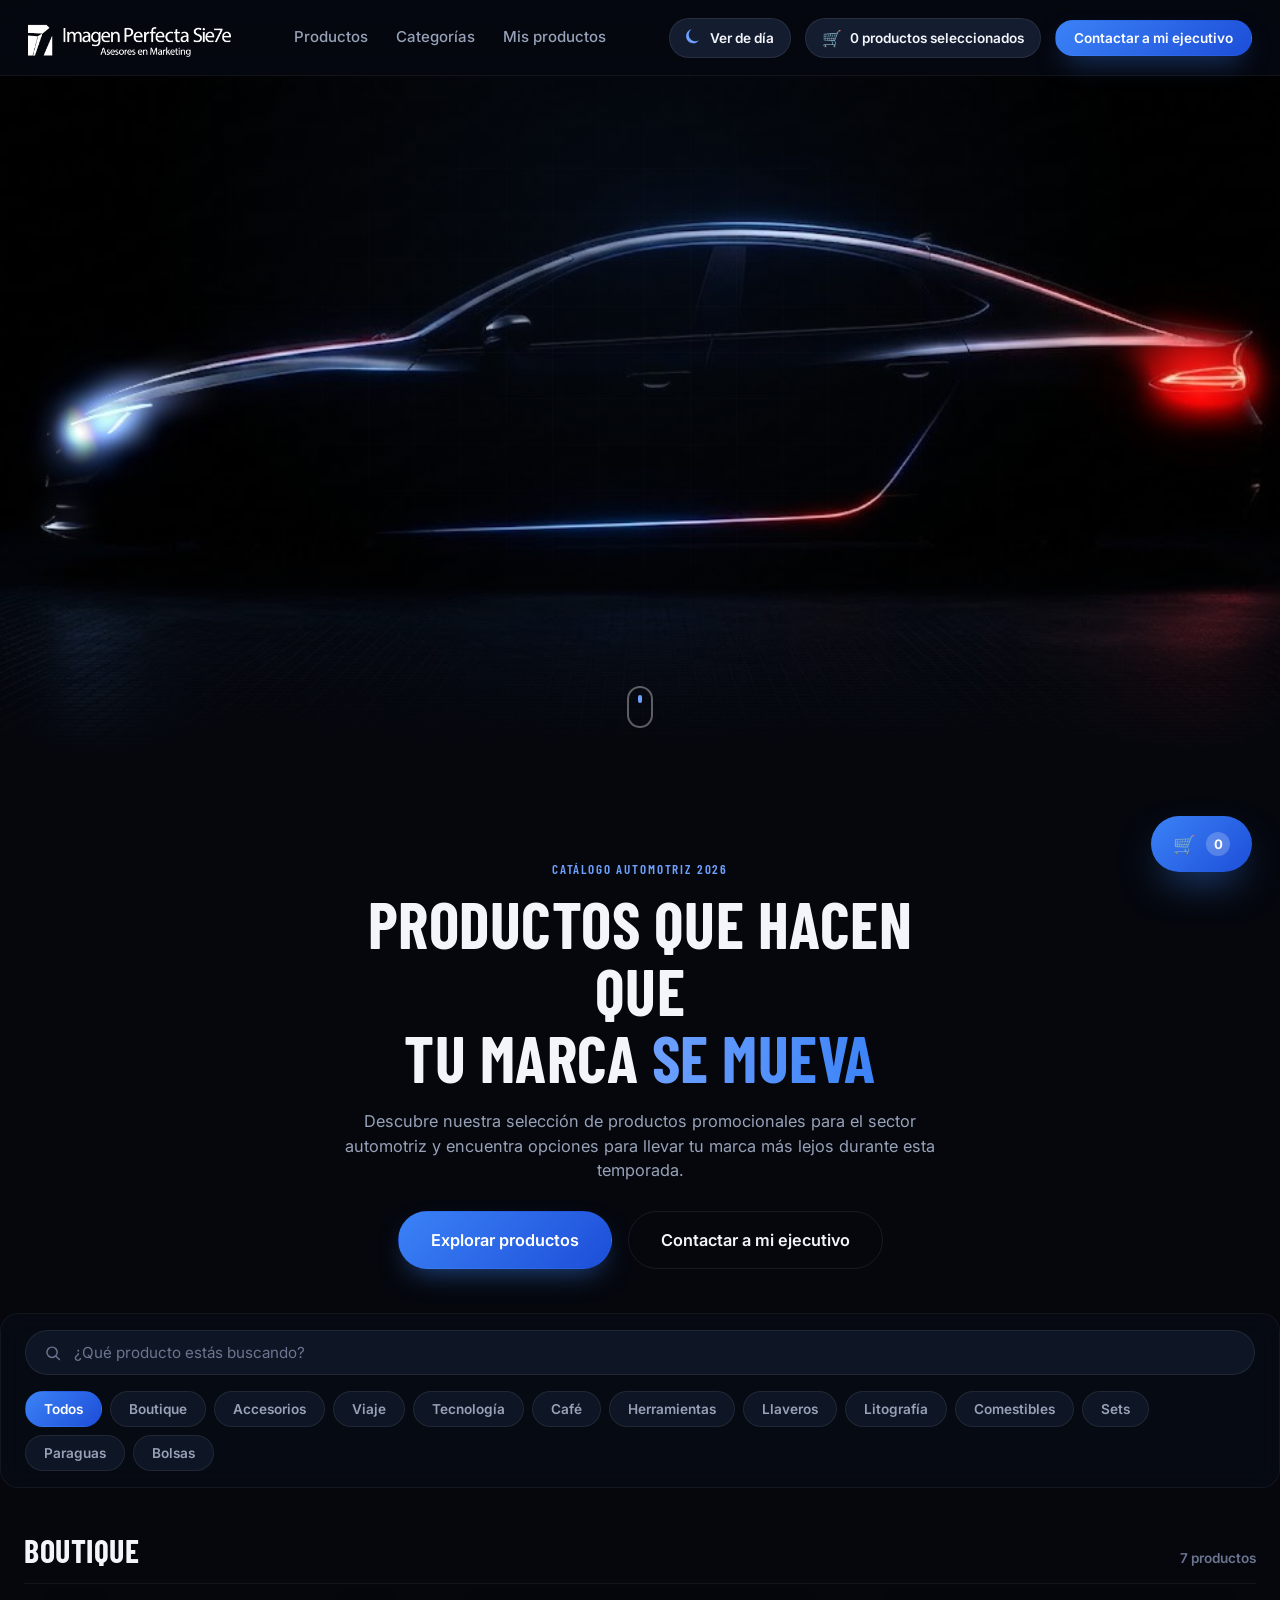
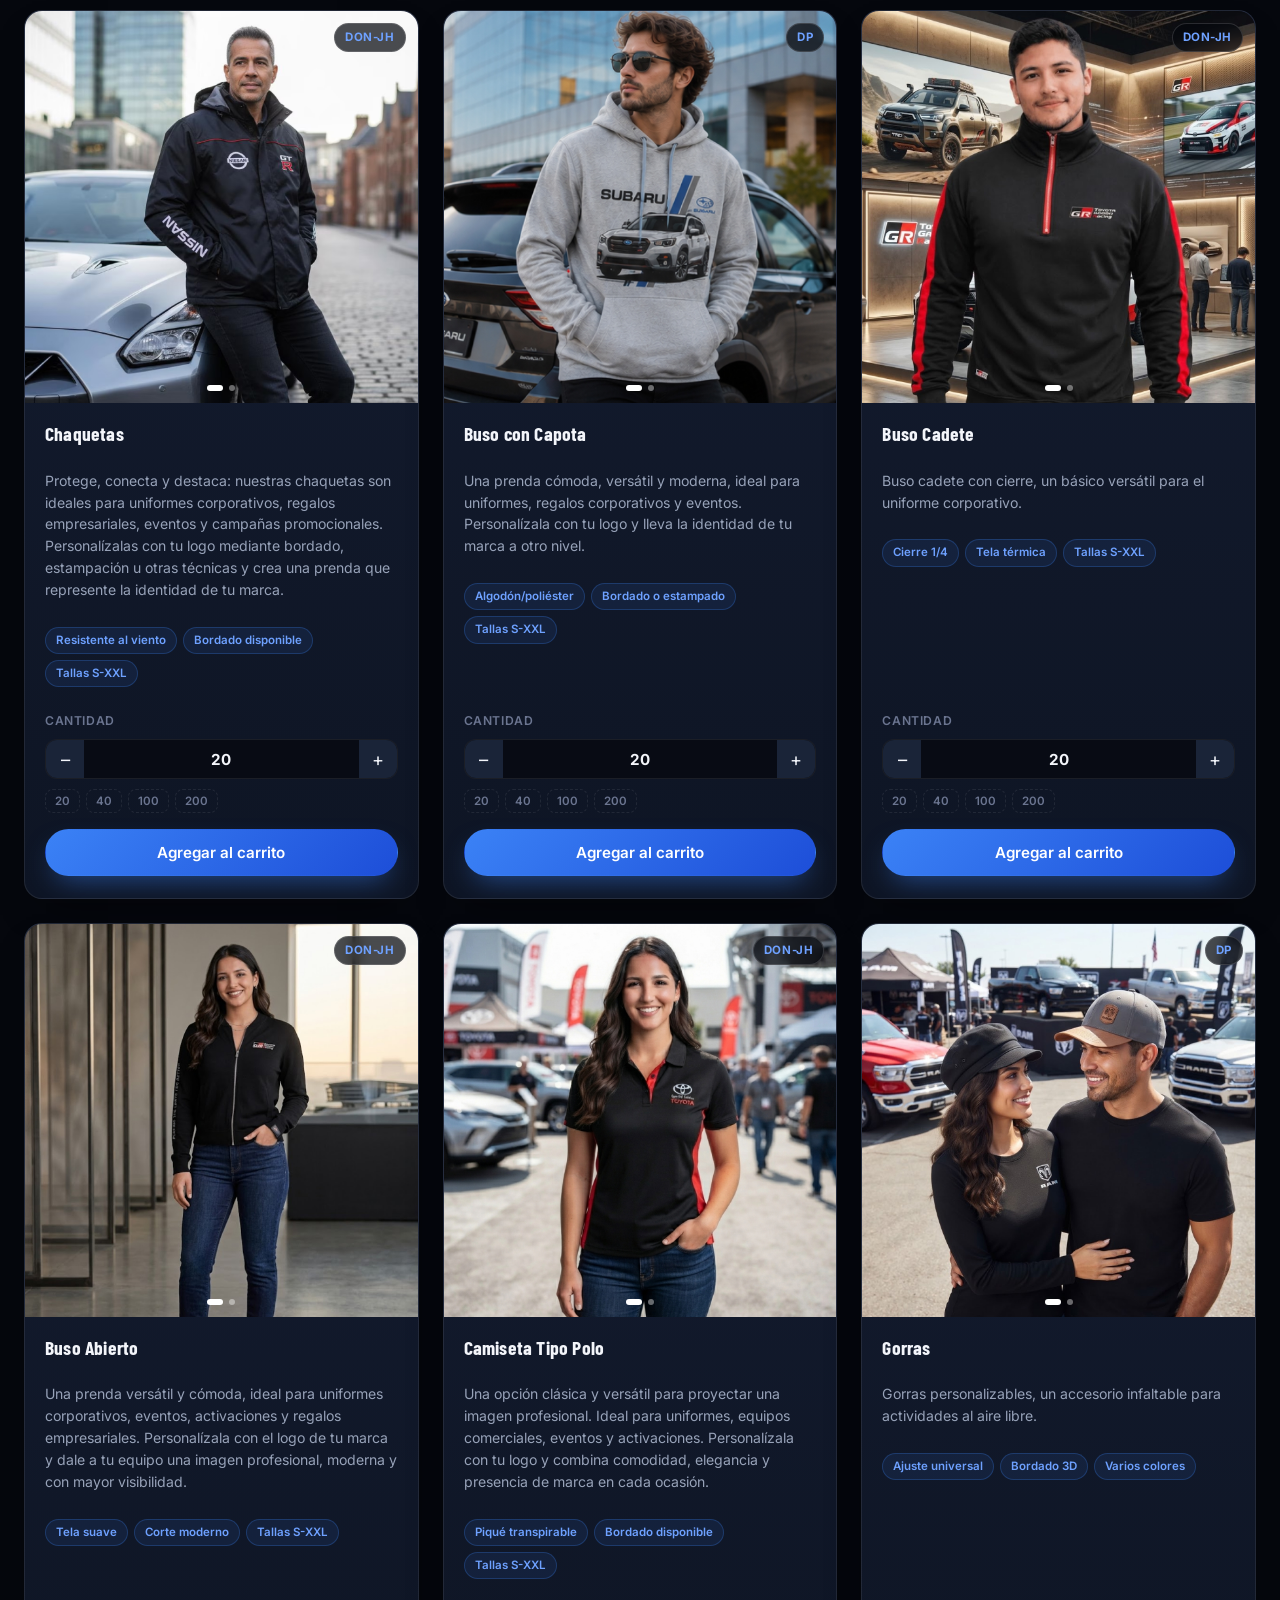
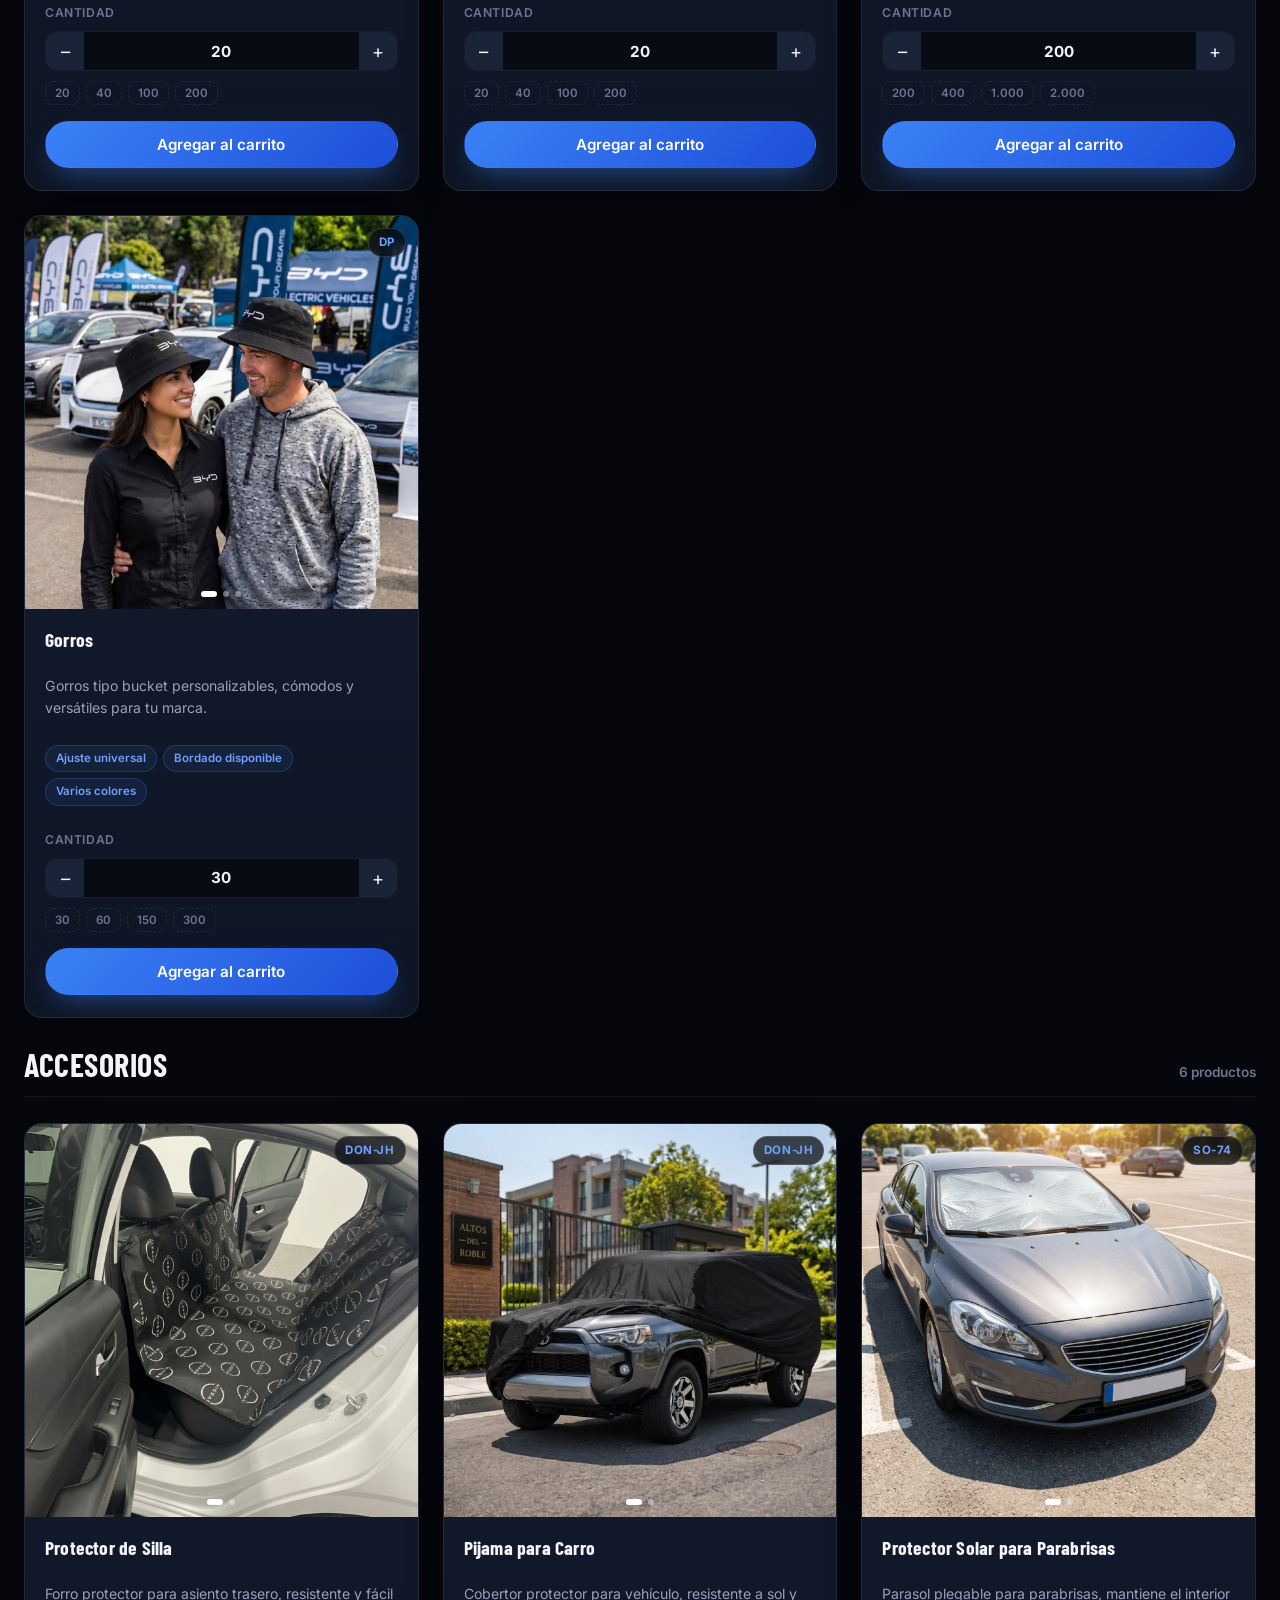
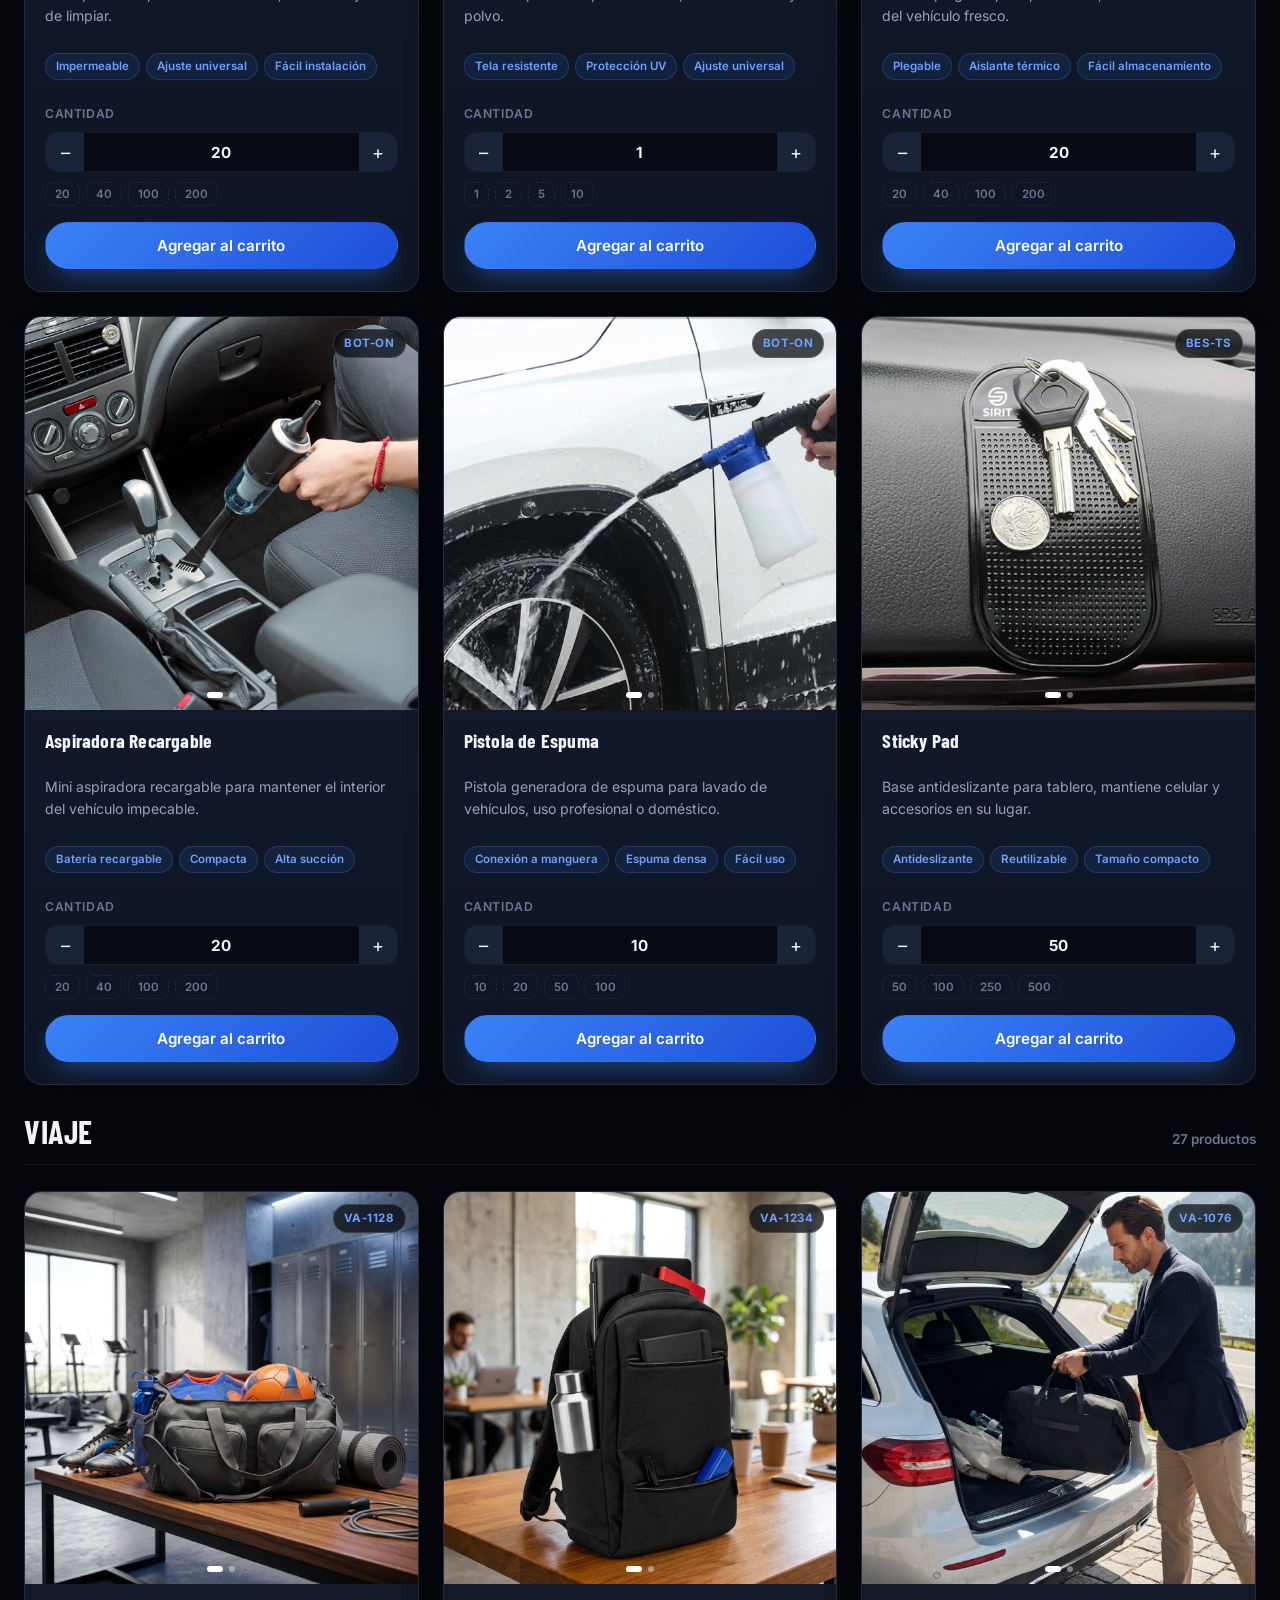
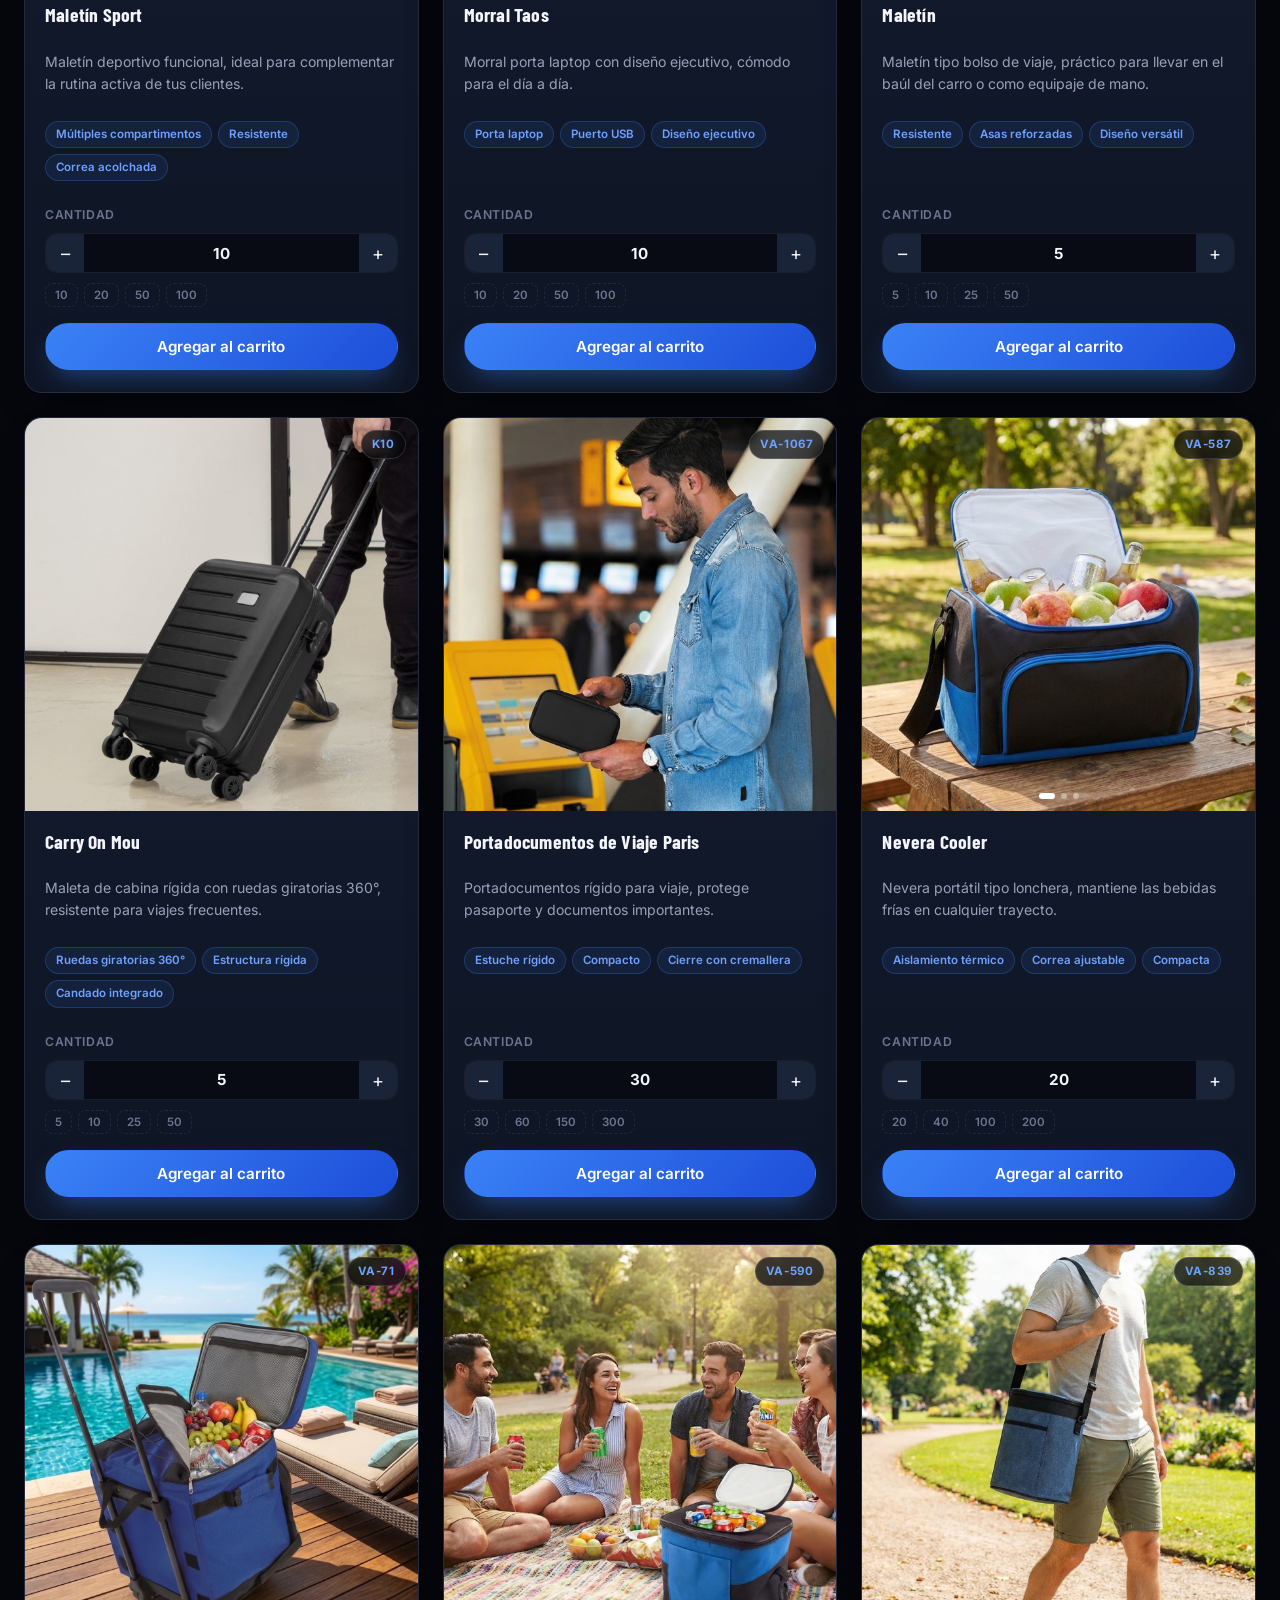
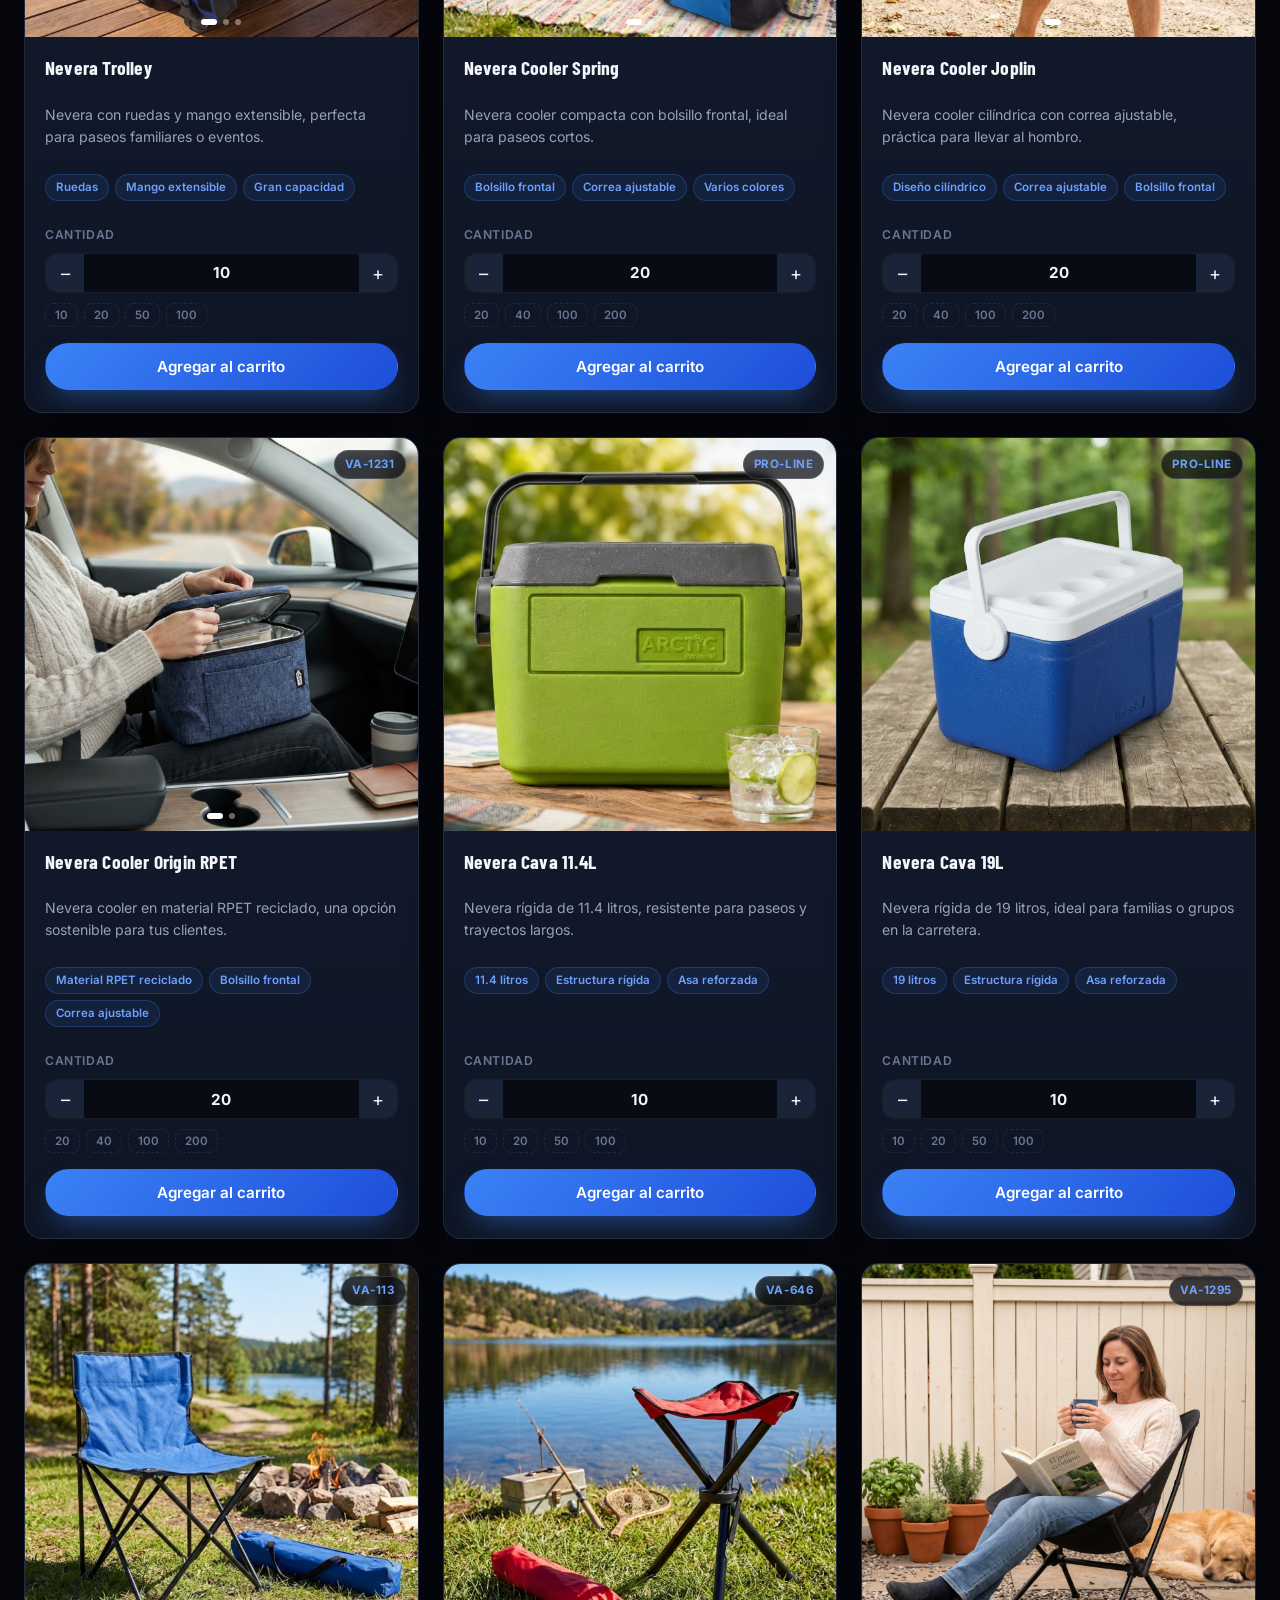
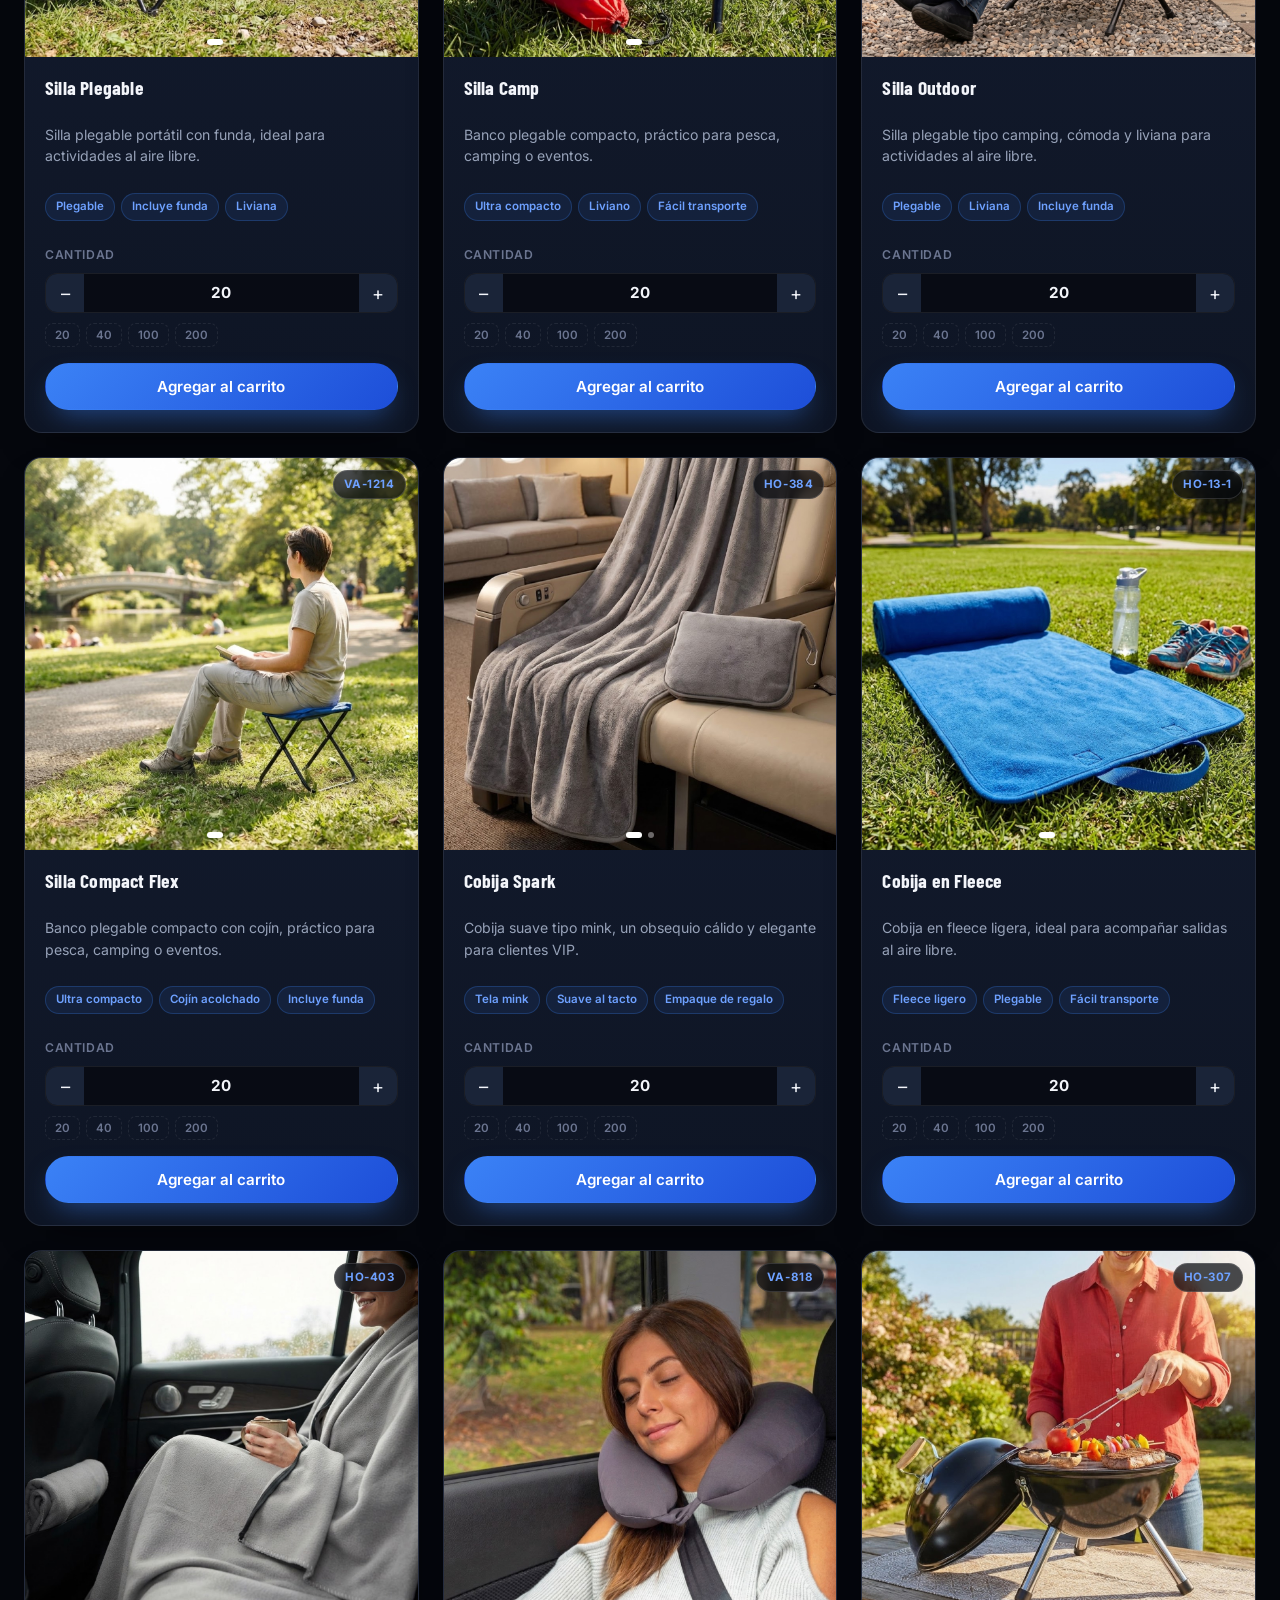
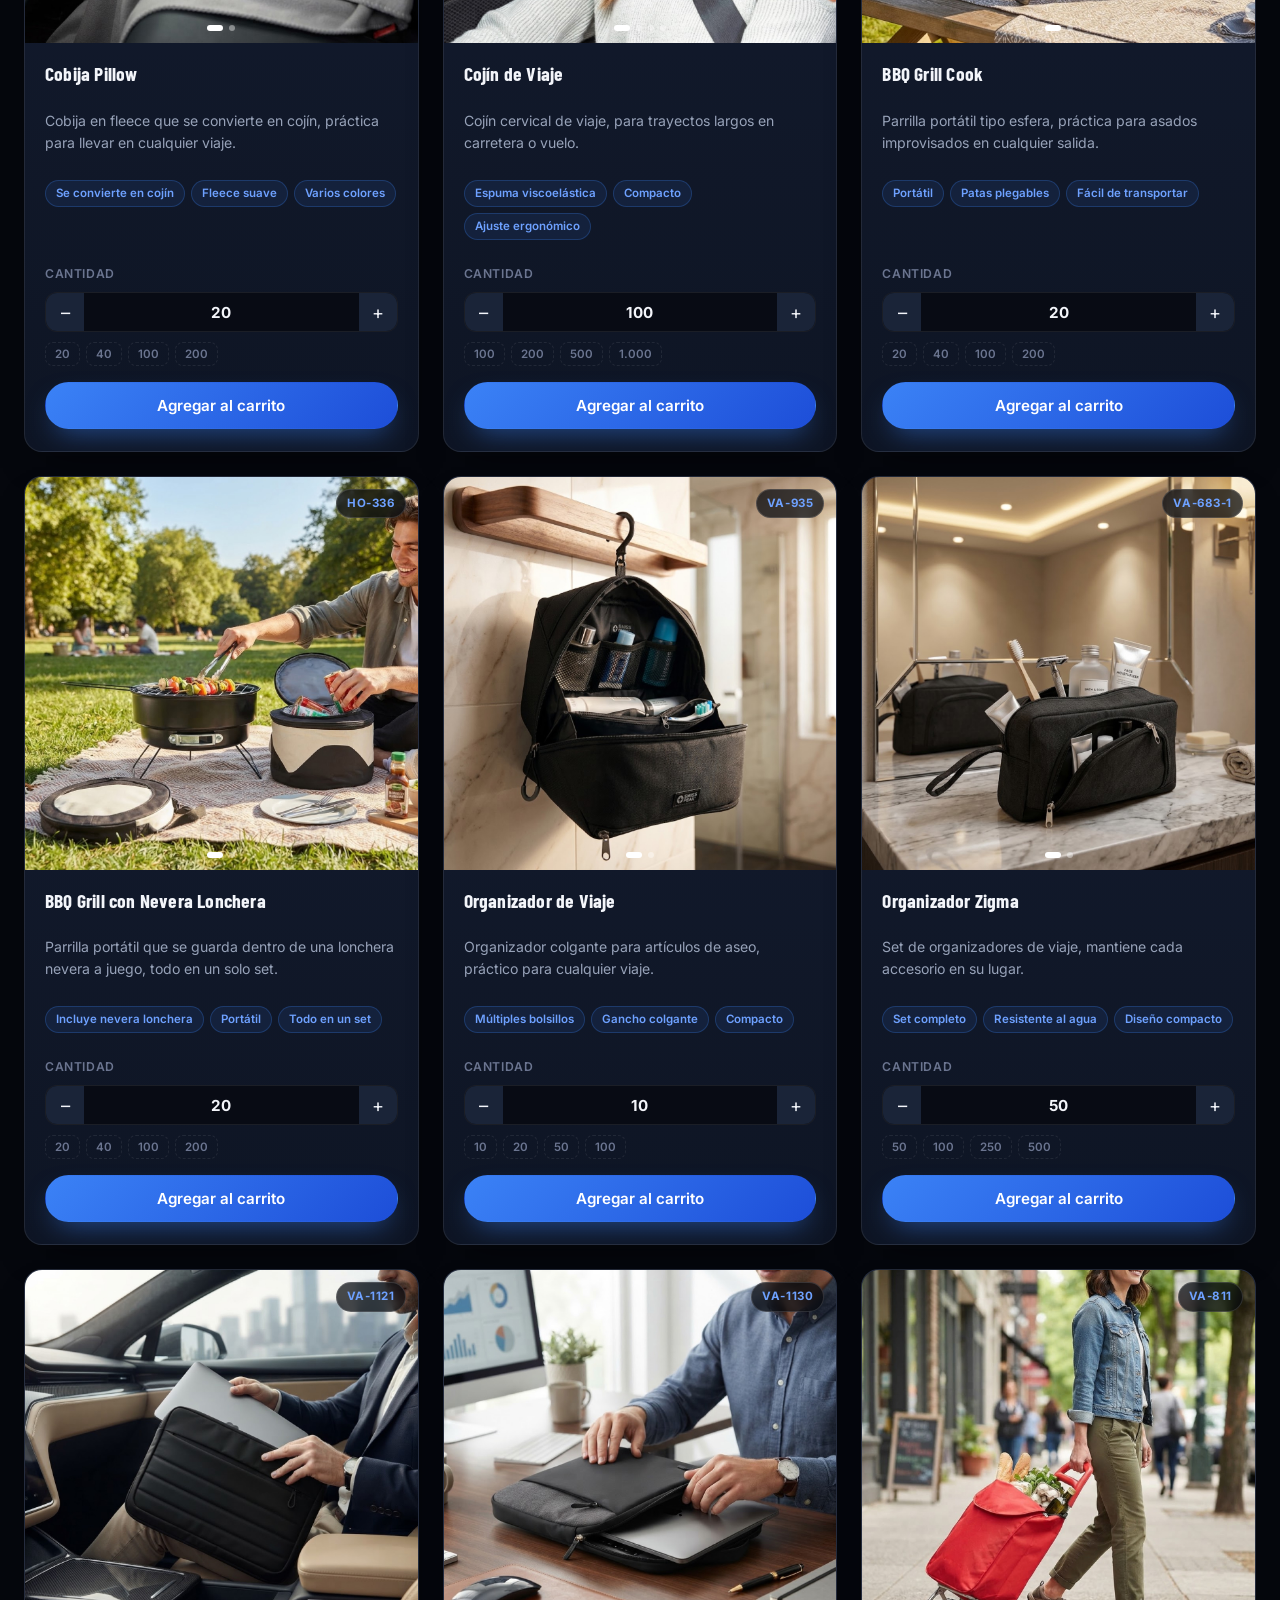
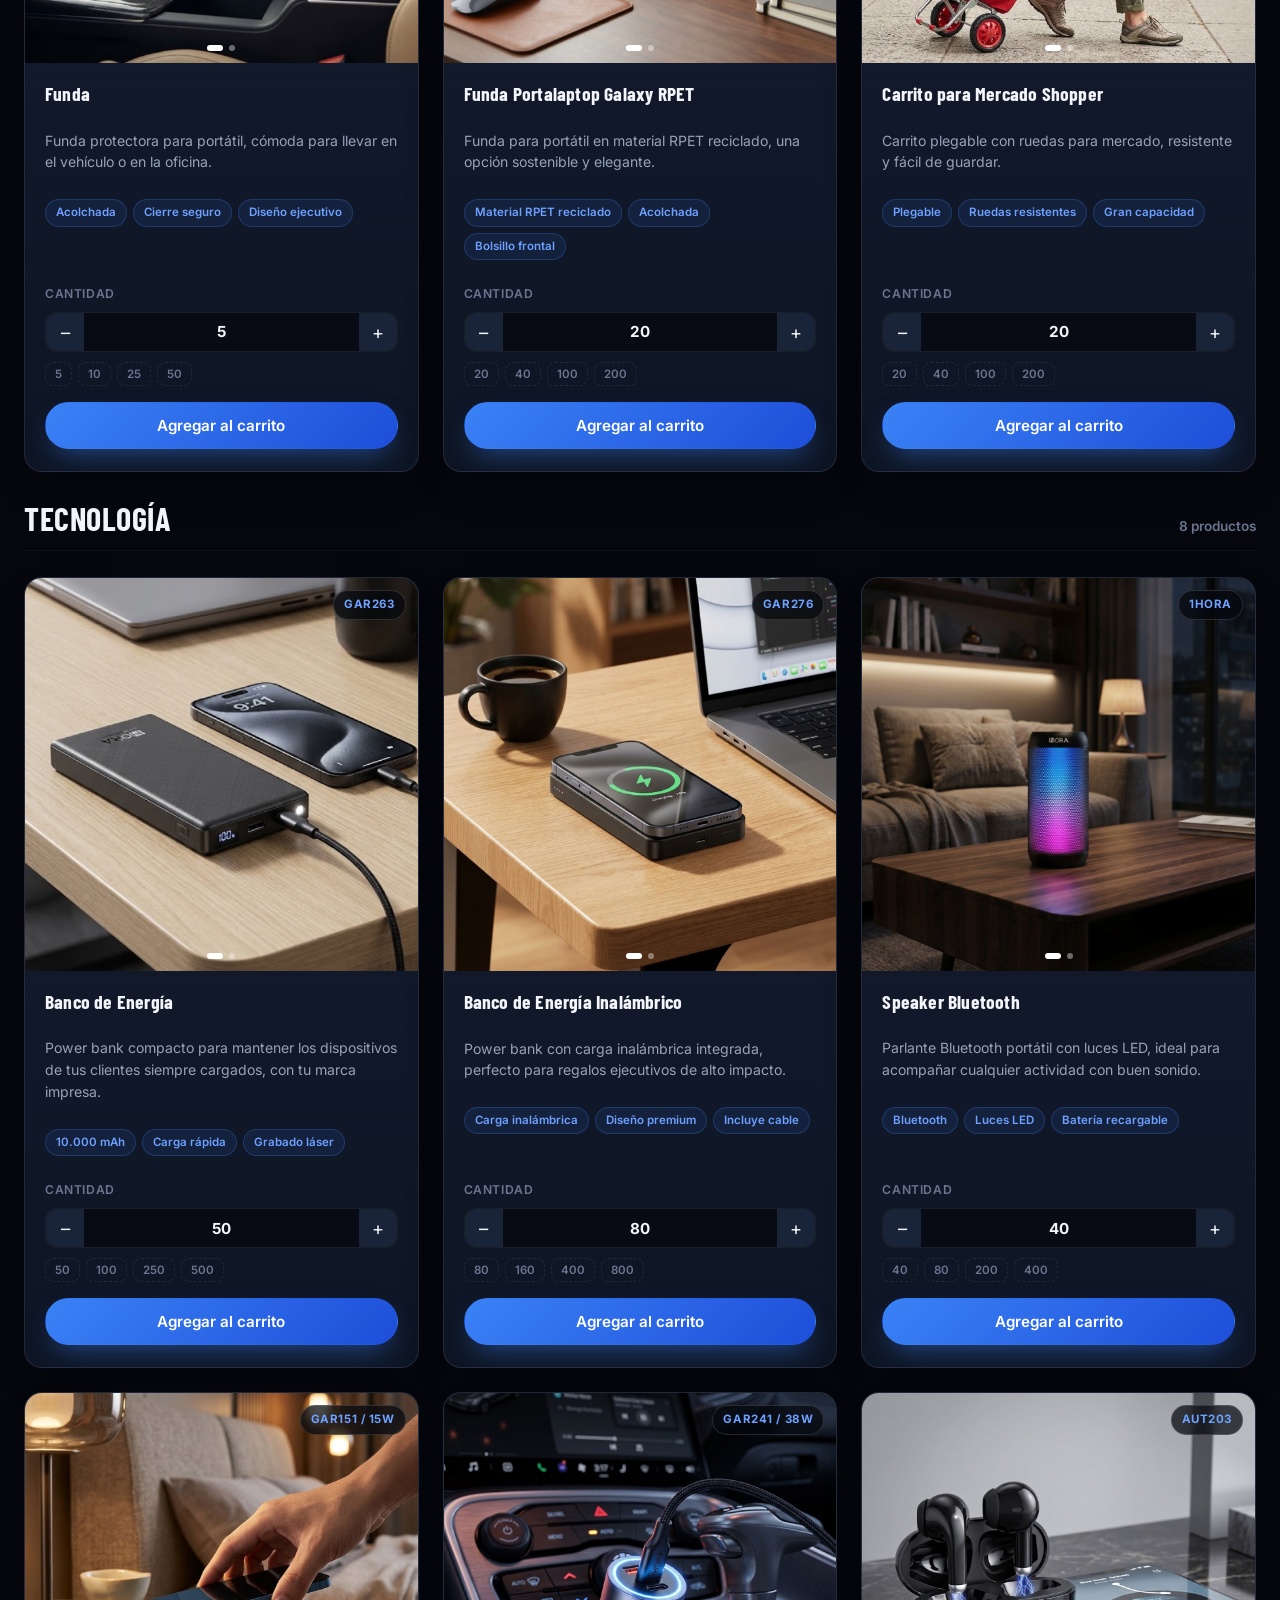
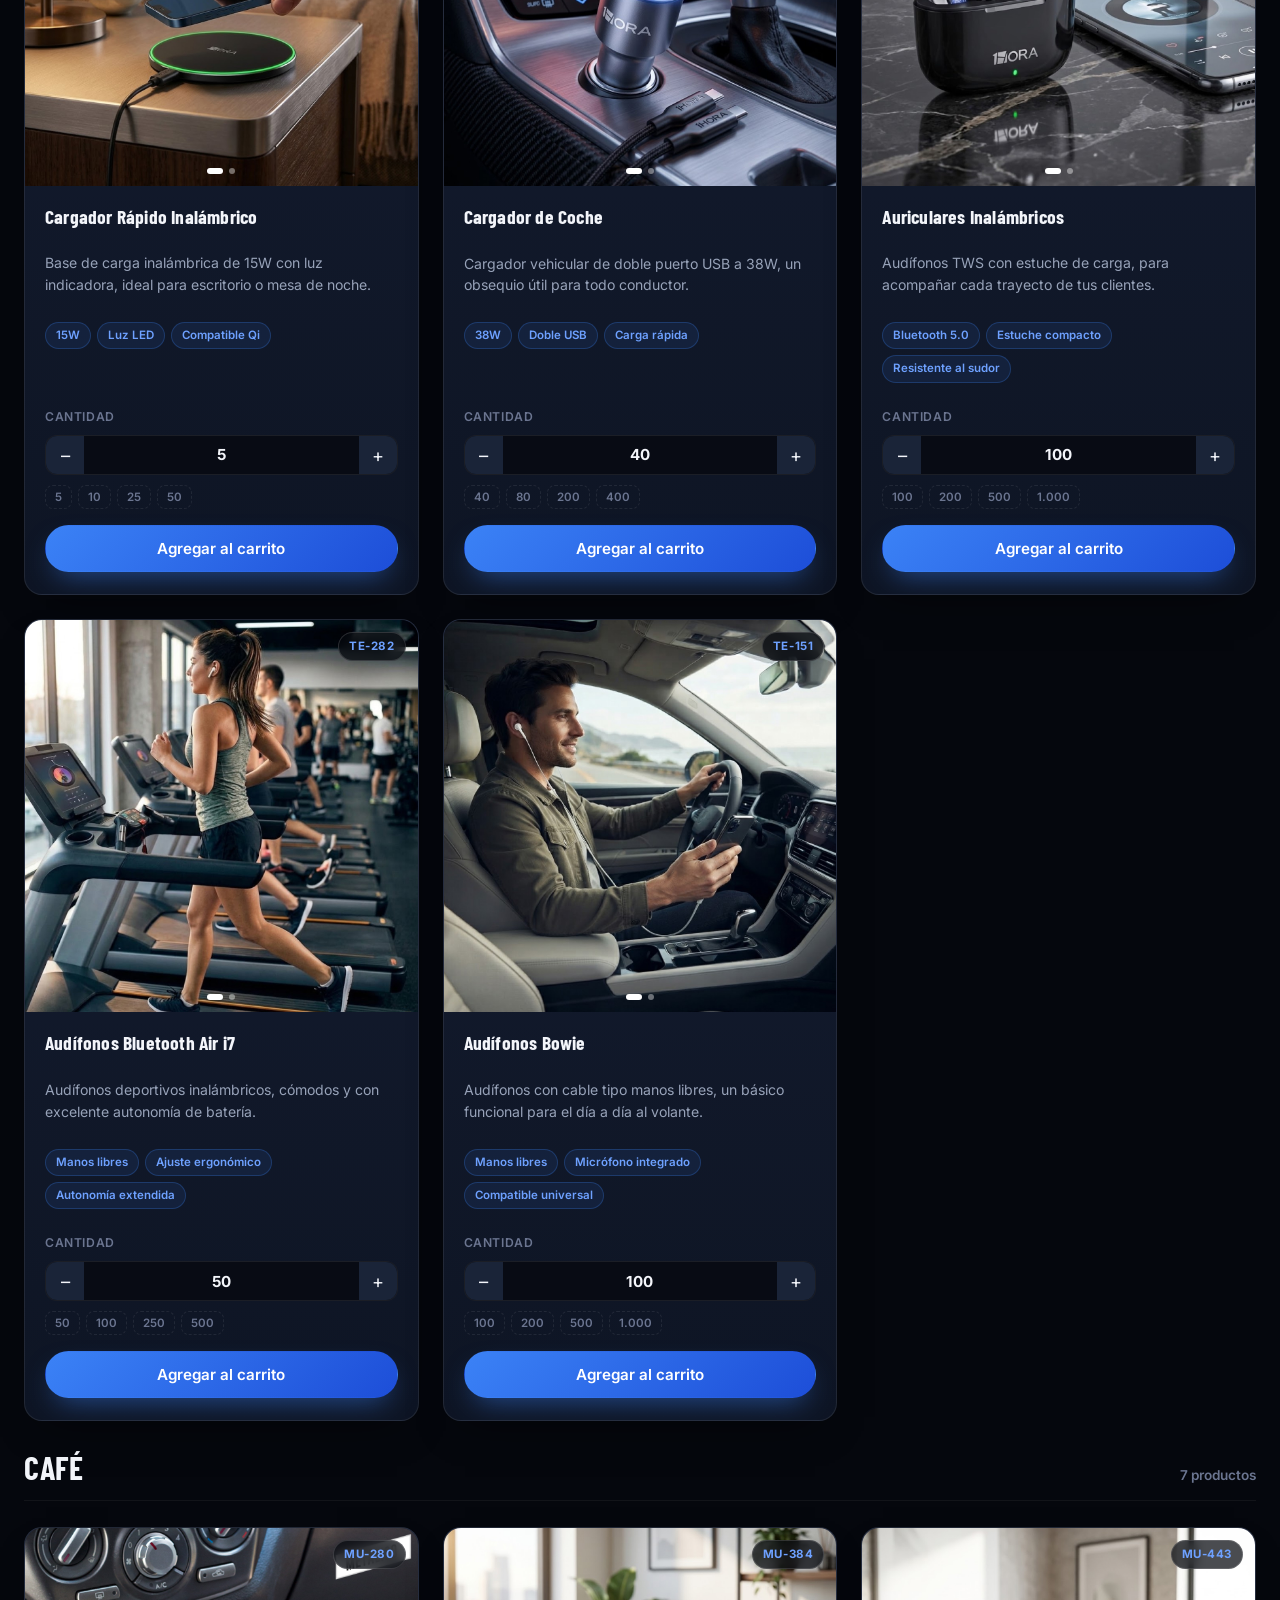
==== commit 62906b7e: "Agrega secciones Conoce más productos y Proveedores premium; quita CTA final - Nueva sección "Conoce" ====
--- a/index.html
+++ b/index.html
@@ -34,7 +34,7 @@
     <nav class="nav-links" id="navLinks">
       <a href="#catalogo" data-close>Productos</a>
       <a href="#categorias" data-close>Categorías</a>
-      <a href="#cotizar" data-close class="js-open-drawer">Mis productos</a>
+      <a href="#" data-close class="js-open-drawer">Mis productos</a>
     </nav>
 
     <div class="navbar-actions">
@@ -112,15 +112,54 @@
 
   </section>
 
-  <section class="closing-cta" id="cotizar">
-    <div class="closing-cta-inner">
-      <span class="eyebrow">Último paso</span>
-      <h2>¿Ya elegiste tus productos?</h2>
-      <p>Revisa tu selección y envíanos tu solicitud de cotización. Nuestro equipo comercial te contactará antes de finalizar la feria.</p>
-      <button class="btn btn-primary btn-lg js-open-drawer" type="button">Ver mi selección</button>
+  <section class="more-products" id="portafolios">
+    <div class="section-head">
+      <span class="eyebrow">Más opciones</span>
+      <h2>Conoce más productos</h2>
+      <p>¿Buscas algo que no está en este catálogo? Explora el portafolio completo de Imagen Perfecta Sie7e en nuestras tiendas en línea.</p>
+    </div>
+    <div class="portfolio-grid">
+      <a class="portfolio-card" href="https://ip7.cataprom.com/seccion/inicio.html" target="_blank" rel="noopener">
+        <span class="portfolio-card-label">Portafolio 1</span>
+        <span class="portfolio-card-host">ip7.cataprom.com</span>
+        <span class="portfolio-card-arrow" aria-hidden="true">↗</span>
+      </a>
+      <a class="portfolio-card" href="https://ip7-alternativa.muy.promo/" target="_blank" rel="noopener">
+        <span class="portfolio-card-label">Portafolio 2</span>
+        <span class="portfolio-card-host">ip7-alternativa.muy.promo</span>
+        <span class="portfolio-card-arrow" aria-hidden="true">↗</span>
+      </a>
+      <a class="portfolio-card" href="https://www.promocionalesenlinea.com/Imagenperfecta7?limit=42" target="_blank" rel="noopener">
+        <span class="portfolio-card-label">Portafolio 3</span>
+        <span class="portfolio-card-host">promocionalesenlinea.com</span>
+        <span class="portfolio-card-arrow" aria-hidden="true">↗</span>
+      </a>
     </div>
   </section>
 
+  <section class="premium-partners" id="proveedores">
+    <div class="section-head">
+      <span class="eyebrow">Alianzas</span>
+      <h2>Proveedores premium</h2>
+      <p>Llevamos tu marca a productos de primer nivel gracias a nuestras alianzas con las mejores marcas del mercado.</p>
+    </div>
+    <ul class="partners-grid">
+      <li>Stanley</li>
+      <li>Mario Hernández</li>
+      <li>Arturo Calle</li>
+      <li>Hugo Boss</li>
+      <li>Ralph Lauren</li>
+      <li>Lacoste</li>
+      <li>Adidas</li>
+      <li>Éxito</li>
+      <li>Juan Valdez</li>
+      <li>Café Quindío</li>
+      <li>Alkosto</li>
+      <li>Homecenter</li>
+      <li>Decathlon</li>
+      <li>Brisa</li>
+    </ul>
+  </section>
 
   <div class="inline-cta inline-cta-final">
     <div class="inline-cta-text">
--- a/assets/css/styles.css
+++ b/assets/css/styles.css
@@ -62,7 +62,7 @@
 
 *,*::before,*::after{ box-sizing:border-box; }
 .theme-switching, .theme-switching *{ transition:none !important; }
-html{ scroll-behavior:smooth; scroll-padding-top: calc(var(--nav-h) + 90px); }
+html{ scroll-behavior:smooth; scroll-padding-top: calc(var(--nav-h) + 90px); overflow-x:hidden; }
 body{
   margin:0;
   background:var(--bg);
@@ -488,22 +488,52 @@
 .inline-cta-text p{ color:var(--text-muted); font-size:.9rem; max-width:440px; }
 
 /* ==========================================================================
-   CLOSING CTA
-   ========================================================================== */
-.closing-cta{
-  margin:60px 24px 0; padding:70px 24px;
+   MÁS PRODUCTOS (PORTAFOLIOS) + PROVEEDORES PREMIUM
+   ========================================================================== */
+.premium-partners{
+  max-width:1320px; margin:80px auto 0; padding:0 24px;
+}
+.more-products{
+  max-width:1320px; margin:80px auto 0; padding:64px 44px;
   border-radius:var(--radius-lg);
-  max-width:1320px; margin-left:auto; margin-right:auto;
   background:
-    radial-gradient(ellipse at 50% 0%, rgba(59,130,246,.28), transparent 60%),
+    radial-gradient(ellipse at 50% 0%, rgba(59,130,246,.22), transparent 62%),
     linear-gradient(160deg, #0d1730, #060910);
   border:1px solid var(--border);
-  text-align:center;
   position:relative; overflow:hidden;
 }
-.closing-cta-inner{ position:relative; z-index:1; max-width:600px; margin:0 auto; }
-.closing-cta h2{ font-size:clamp(1.9rem,3.6vw,2.7rem); color:#fff; margin:10px 0 16px; }
-.closing-cta p{ color:var(--text-muted-ondark); margin-bottom:30px; font-size:1.02rem; }
+.more-products .section-head{ margin-bottom:36px; }
+.more-products .section-head h2{ color:#fff; }
+.more-products .section-head p{ color:var(--text-muted-ondark); }
+.portfolio-grid{
+  display:grid; grid-template-columns:repeat(3, 1fr); gap:20px;
+}
+.portfolio-card{
+  position:relative; display:flex; flex-direction:column; gap:6px;
+  padding:26px 24px; border-radius:var(--radius);
+  background:linear-gradient(180deg, var(--surface-2), var(--surface));
+  border:1px solid var(--border); box-shadow:var(--shadow-card);
+  transition:transform .25s ease, border-color .25s ease, box-shadow .25s ease;
+}
+.portfolio-card:hover{
+  transform:translateY(-4px); border-color:rgba(110,161,255,.45);
+  box-shadow:0 24px 55px -20px rgba(59,130,246,.35);
+}
+.portfolio-card-label{ font-family:var(--font-head); font-weight:700; font-size:1.2rem; color:var(--text); }
+.portfolio-card-host{ font-size:.85rem; color:var(--text-muted); word-break:break-word; }
+.portfolio-card-arrow{ position:absolute; top:20px; right:22px; color:var(--blue-light); font-size:1.1rem; }
+
+.partners-grid{
+  display:grid; grid-template-columns:repeat(auto-fill, minmax(150px, 1fr)); gap:14px;
+}
+.partners-grid li{
+  display:flex; align-items:center; justify-content:center; text-align:center;
+  padding:22px 16px; border-radius:var(--radius-sm);
+  background:var(--surface-2); border:1px solid var(--border-soft);
+  color:var(--text); font-weight:700; font-size:.95rem;
+  transition:border-color .2s ease;
+}
+.partners-grid li:hover{ border-color:var(--blue-light); }
 
 /* ==========================================================================
    FOOTER
@@ -692,6 +722,12 @@
 
 @media (max-width: 860px){
   :root{ --nav-h:66px; }
+
+  /* En pantallas angostas el contenedor del hero queda mucho más alto que
+     ancho; con object-fit:cover eso termina recortando casi todo el carro
+     a los lados. Bajamos su altura (ligada al ancho, no al alto del celular)
+     para que se vea como un banner y no como un zoom perdido. */
+  .hero{ min-height:clamp(200px, 58vw, 340px); }
   .nav-links{
     position:fixed; top:var(--nav-h); left:0; right:0;
     background:var(--chrome-4); backdrop-filter:blur(14px);
@@ -707,7 +743,7 @@
   #themeToggleText{ display:none; }
   .hamburger{ display:flex; }
 
-  .toolbar{ position:static; flex-direction:column; align-items:stretch; }
+  .toolbar{ position:static; flex-direction:column; flex-wrap:nowrap; align-items:stretch; }
   .filter-pills{ overflow-x:auto; flex-wrap:nowrap; padding-bottom:4px; }
 
   .grid{ grid-template-columns:1fr 1fr; gap:14px; }
@@ -719,10 +755,16 @@
 
   .inline-cta{ flex-direction:column; align-items:flex-start; text-align:left; }
   .footer-inner{ grid-template-columns:1fr; gap:30px; }
+
+  .more-products,
+  .premium-partners{ margin-top:60px; }
+  .more-products{ padding:44px 22px; }
+  .portfolio-grid{ grid-template-columns:1fr; }
+  .partners-grid{ grid-template-columns:repeat(auto-fill, minmax(120px, 1fr)); }
 }
 
 @media (max-width: 560px){
   .grid{ grid-template-columns:1fr; }
   .form-grid{ grid-template-columns:1fr; }
-  .closing-cta{ padding:50px 20px; margin:50px 14px 0; }
-}
+  .more-products{ margin-left:14px; margin-right:14px; }
+}
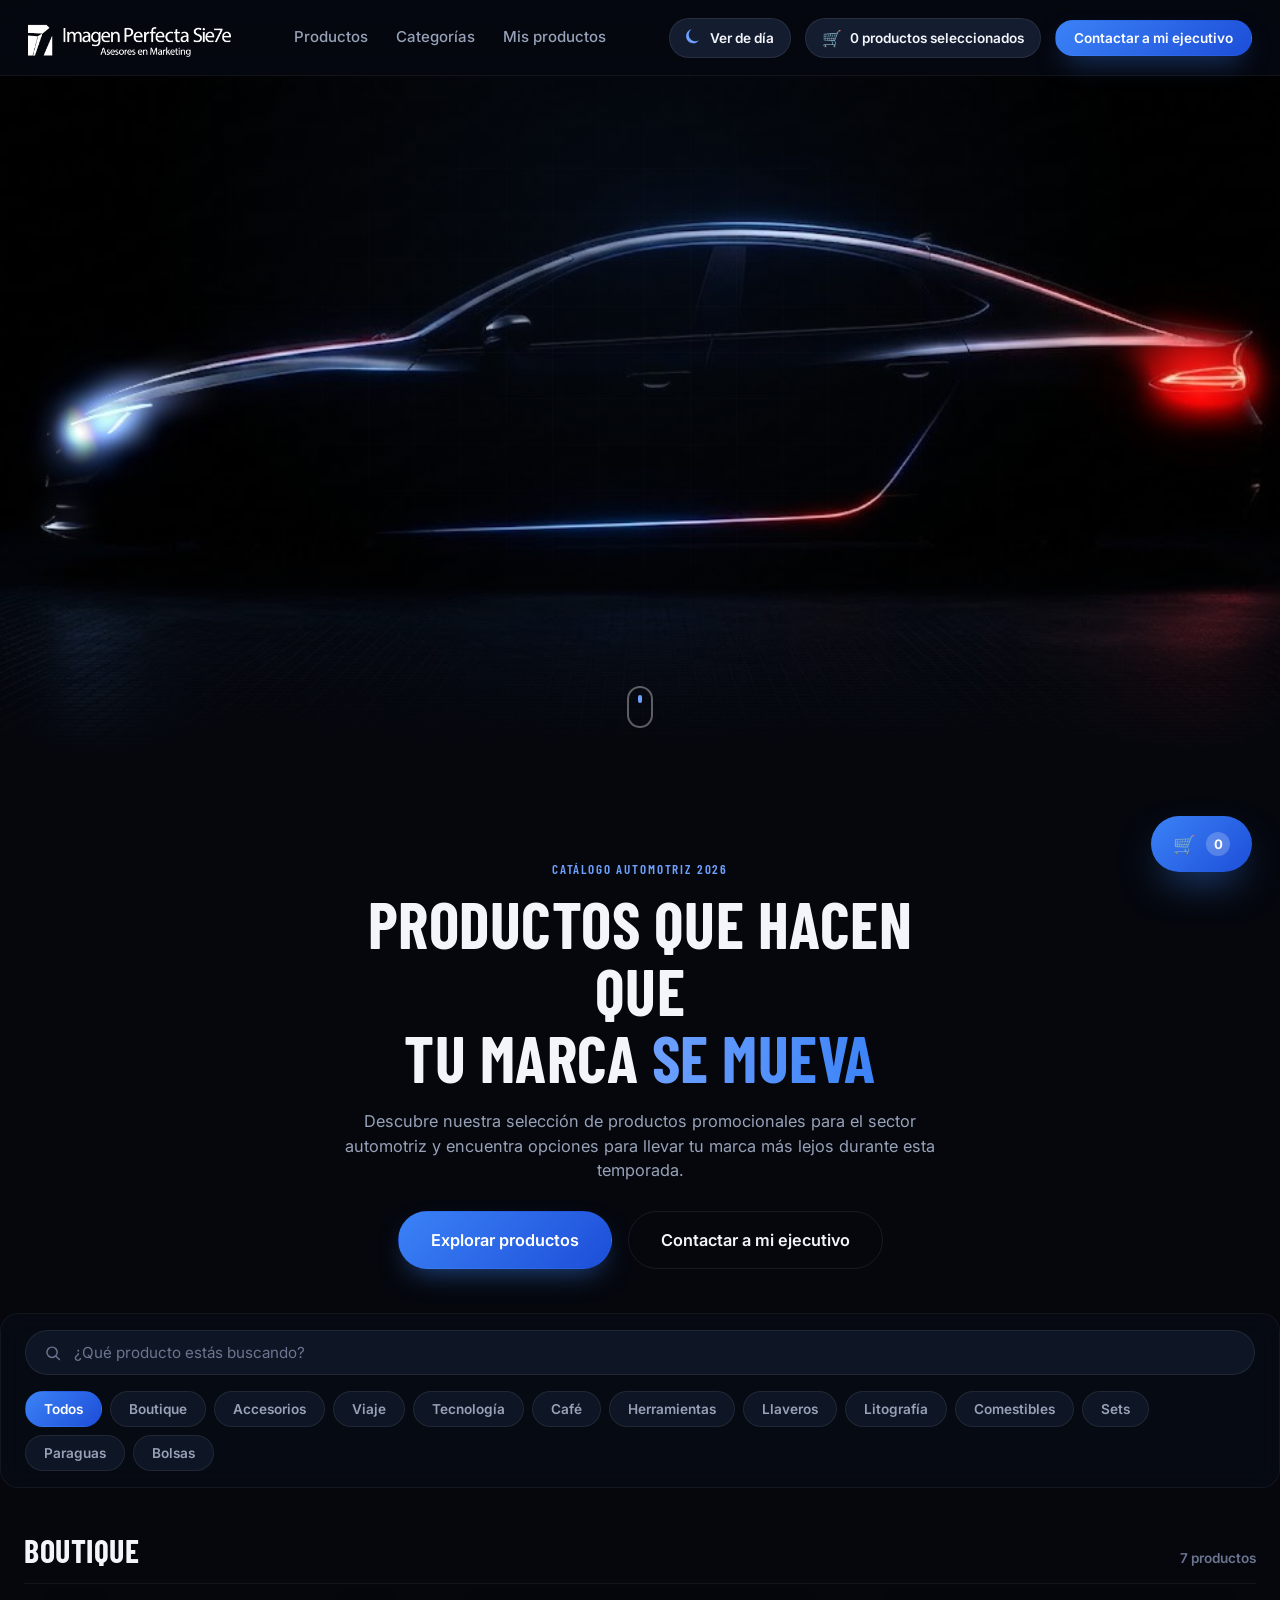
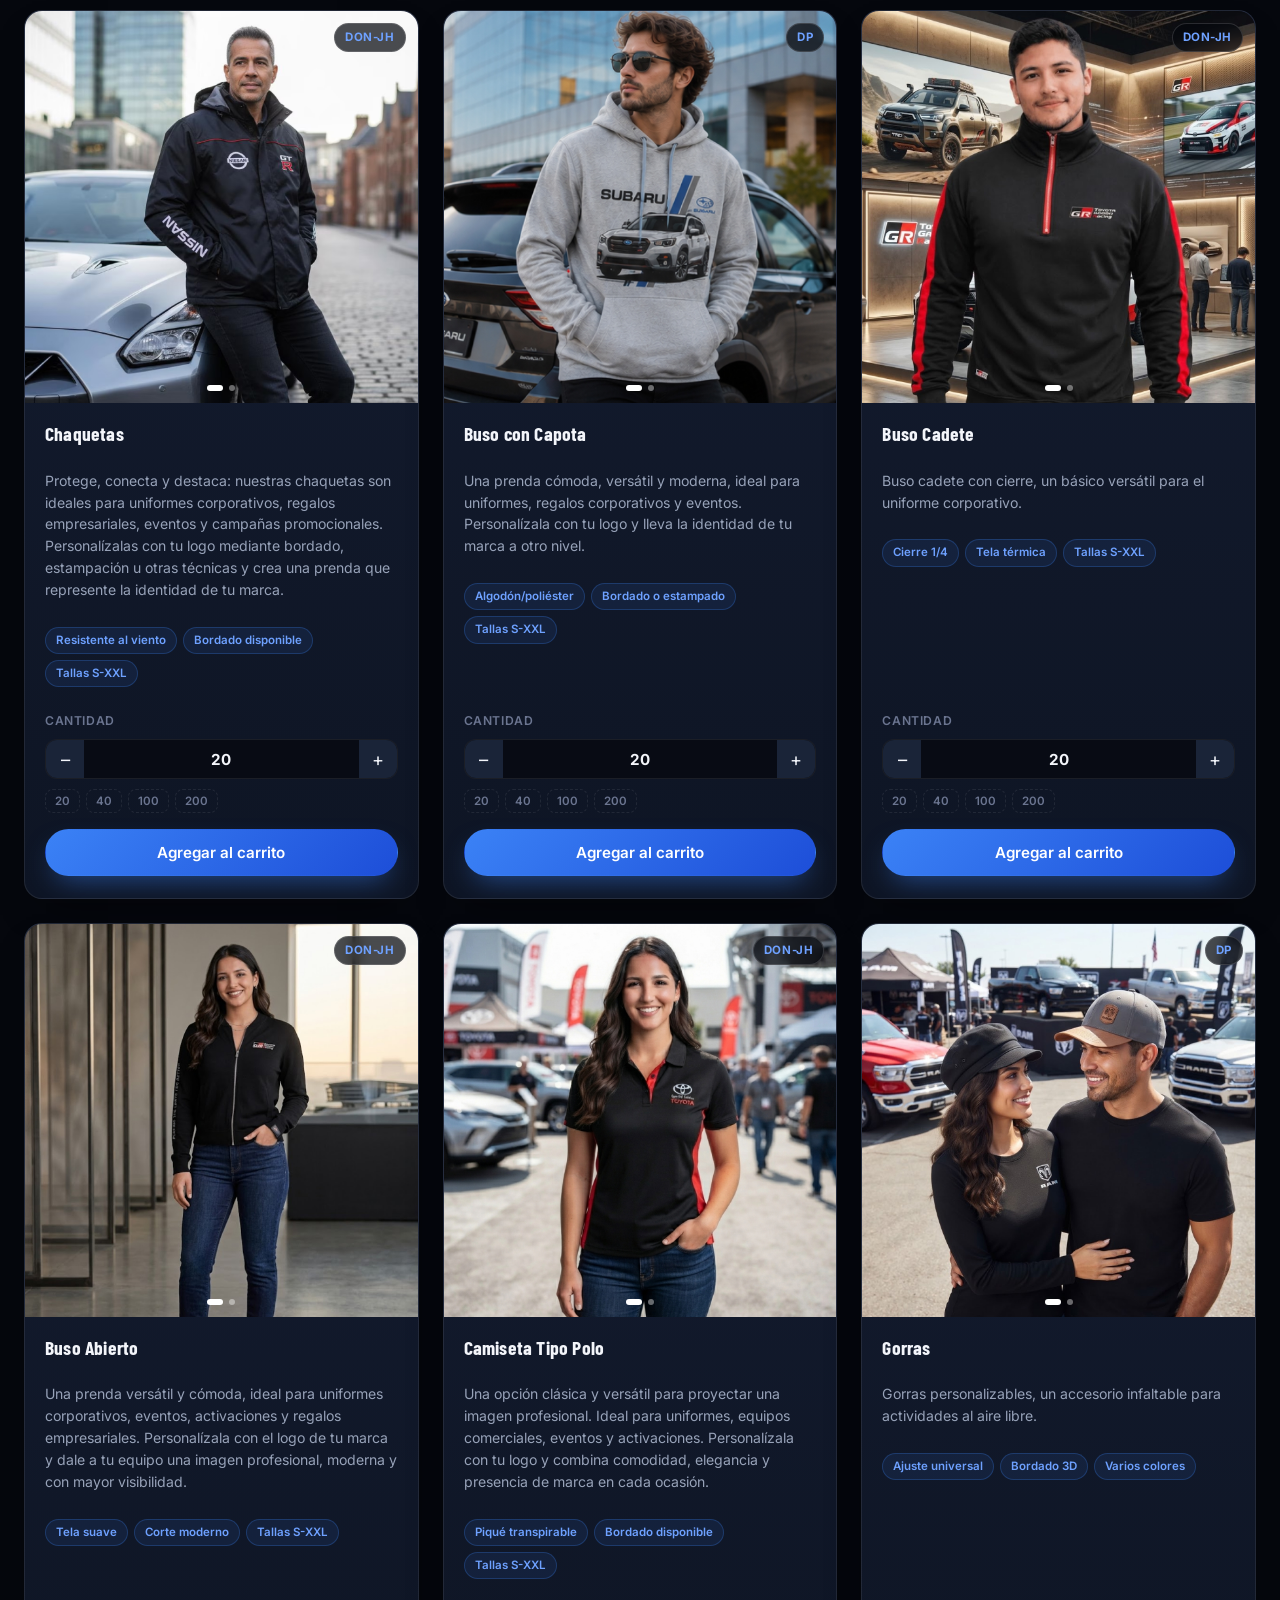
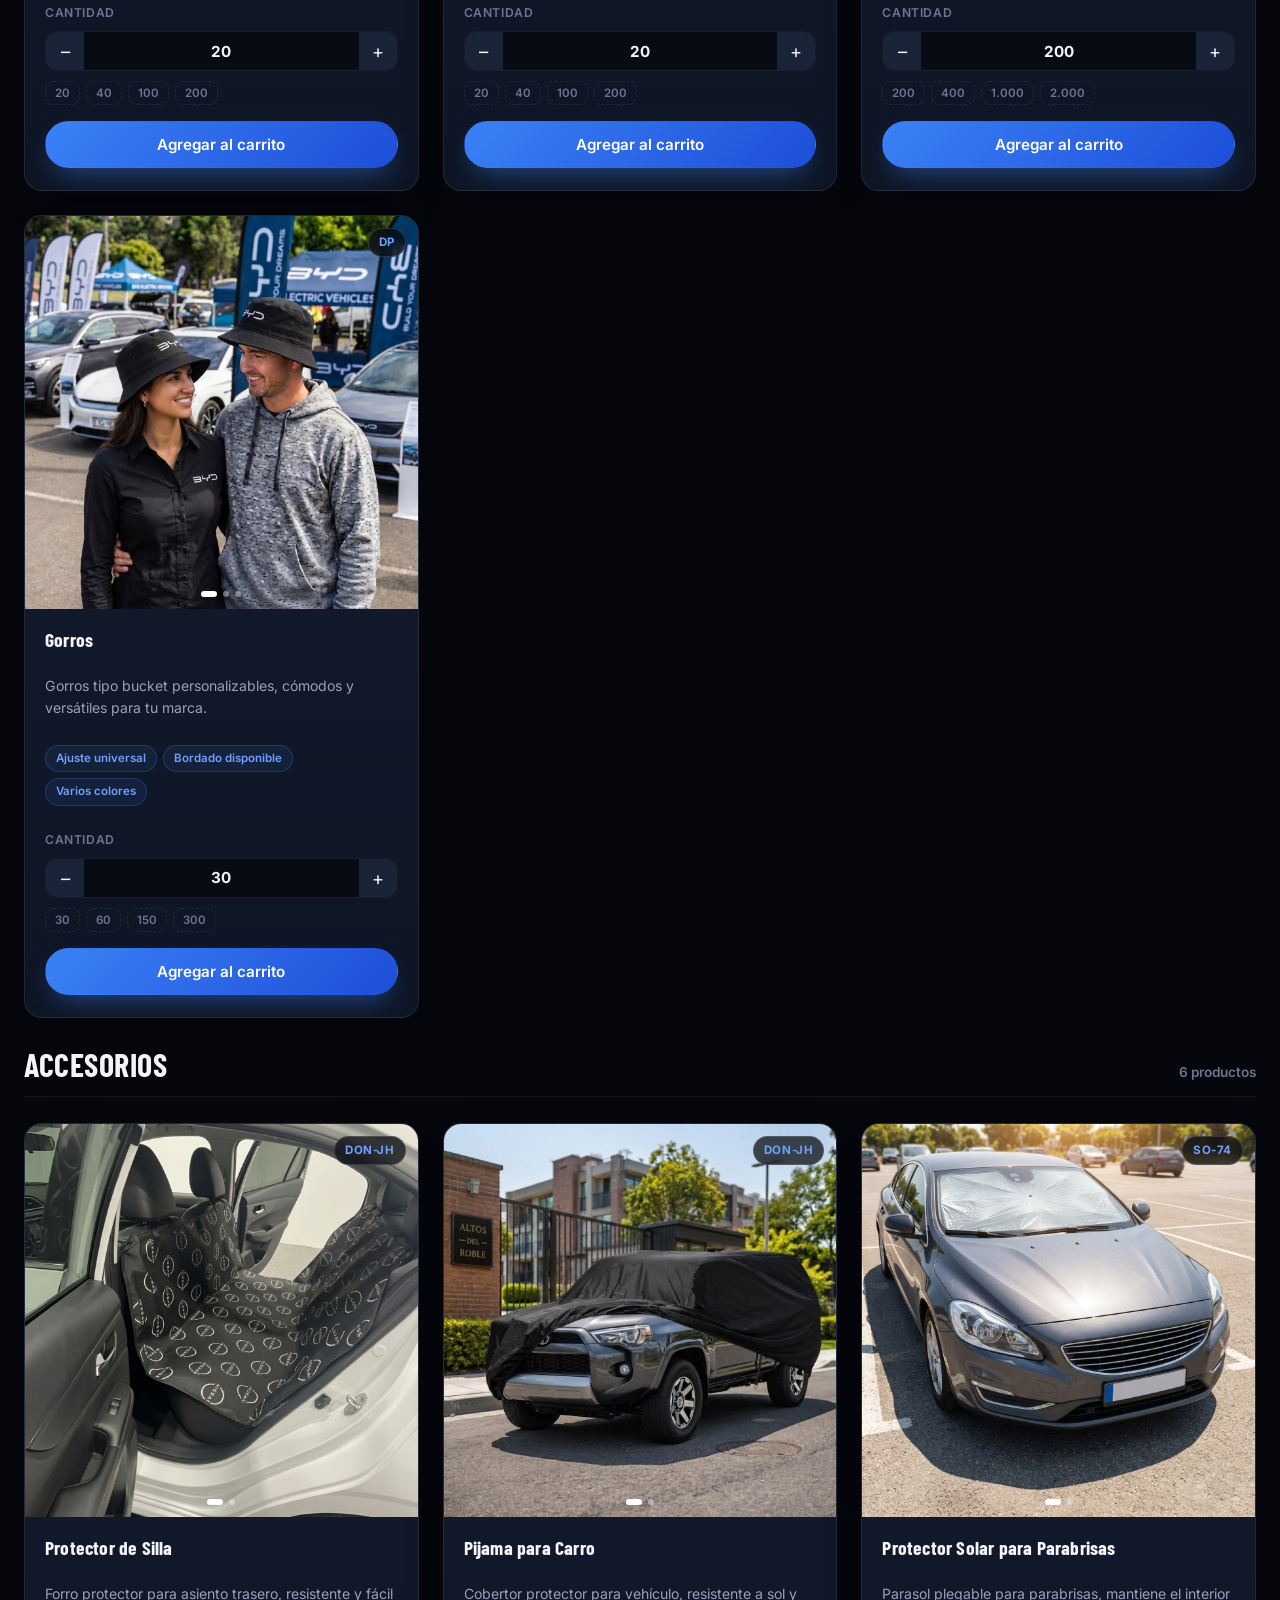
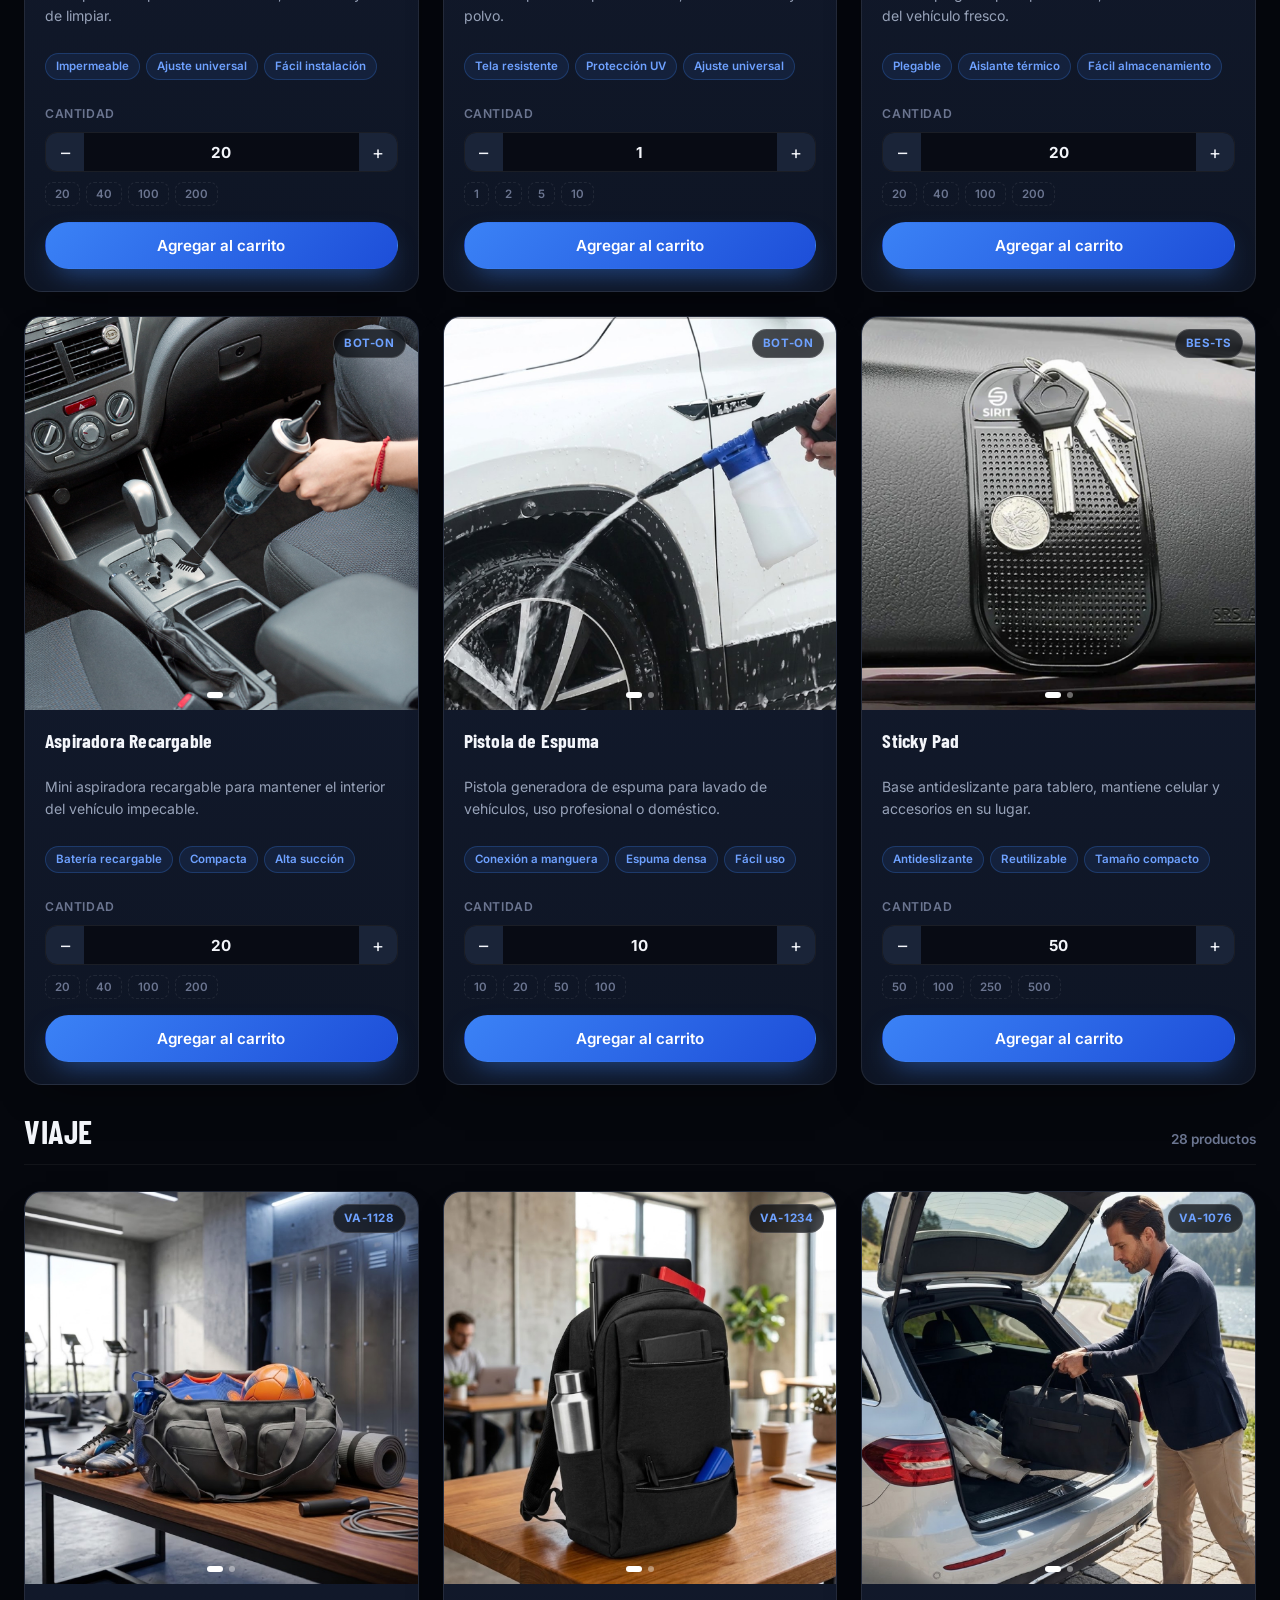
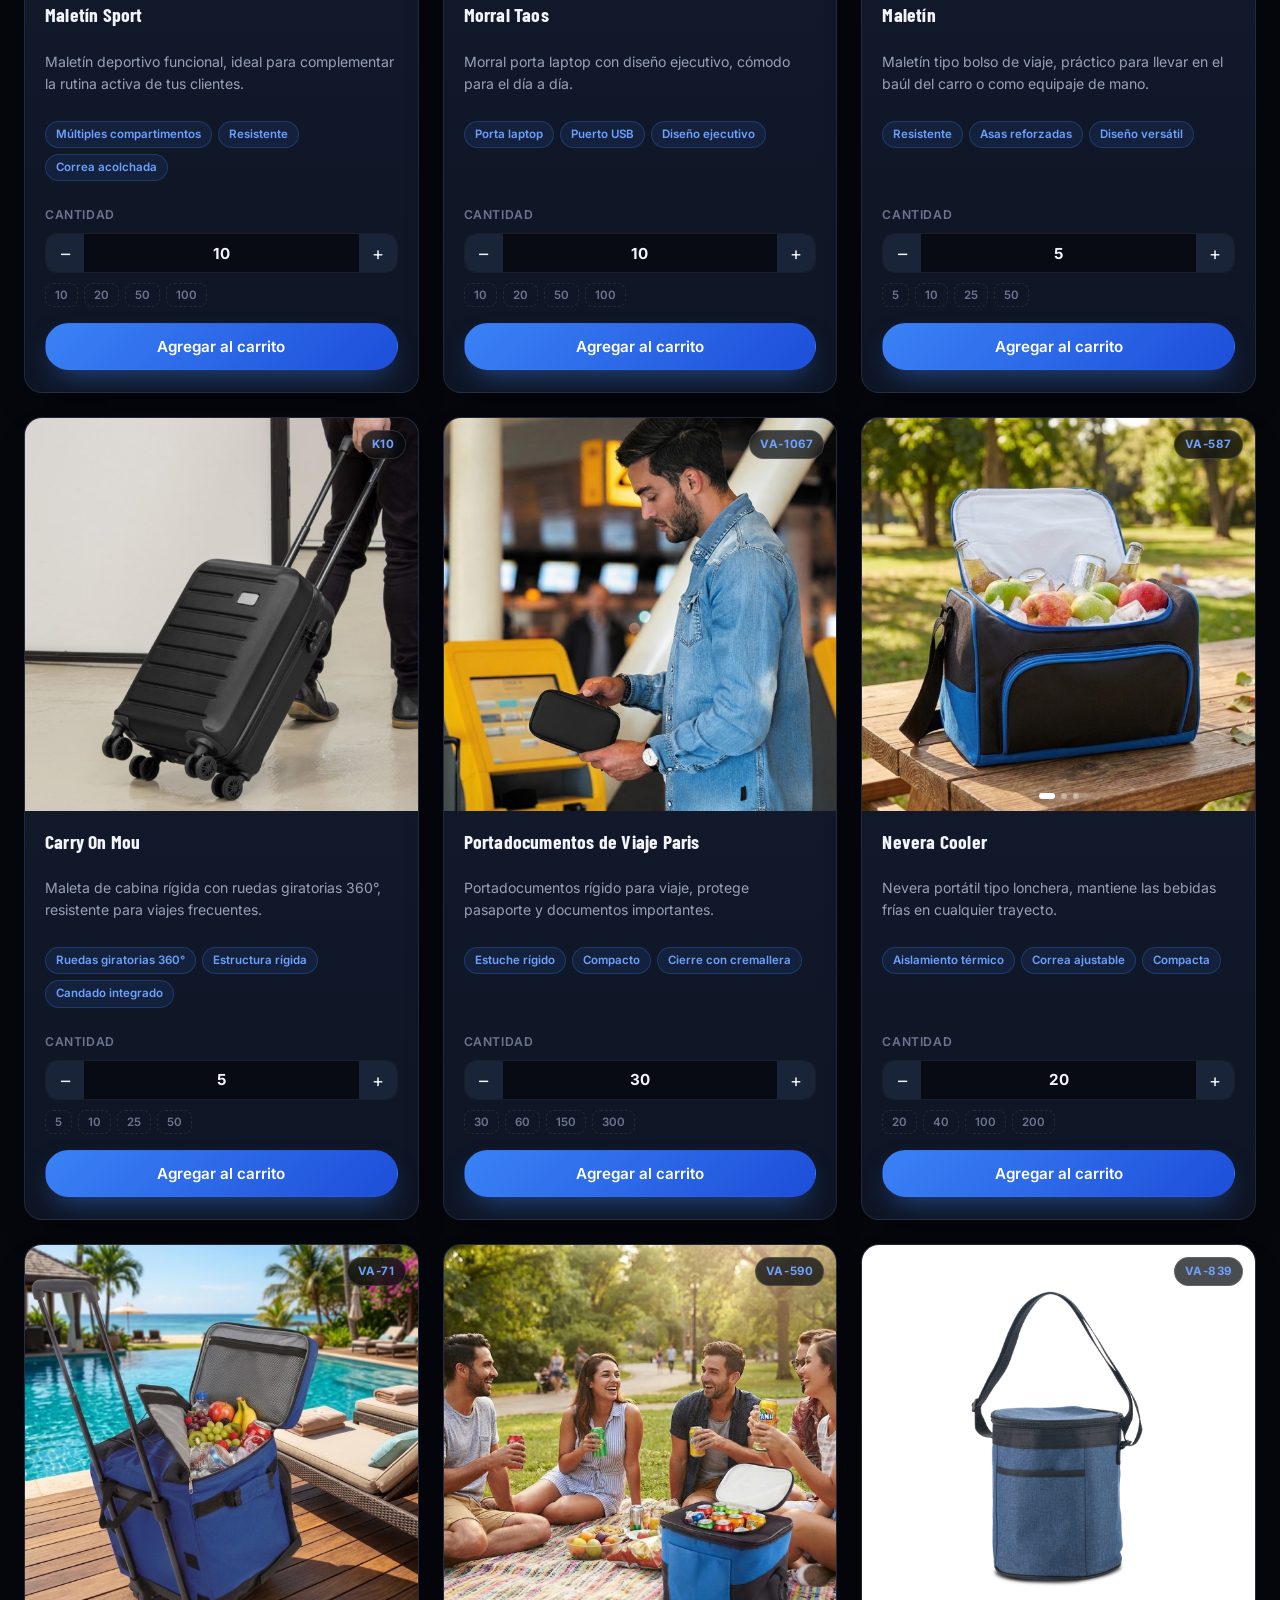
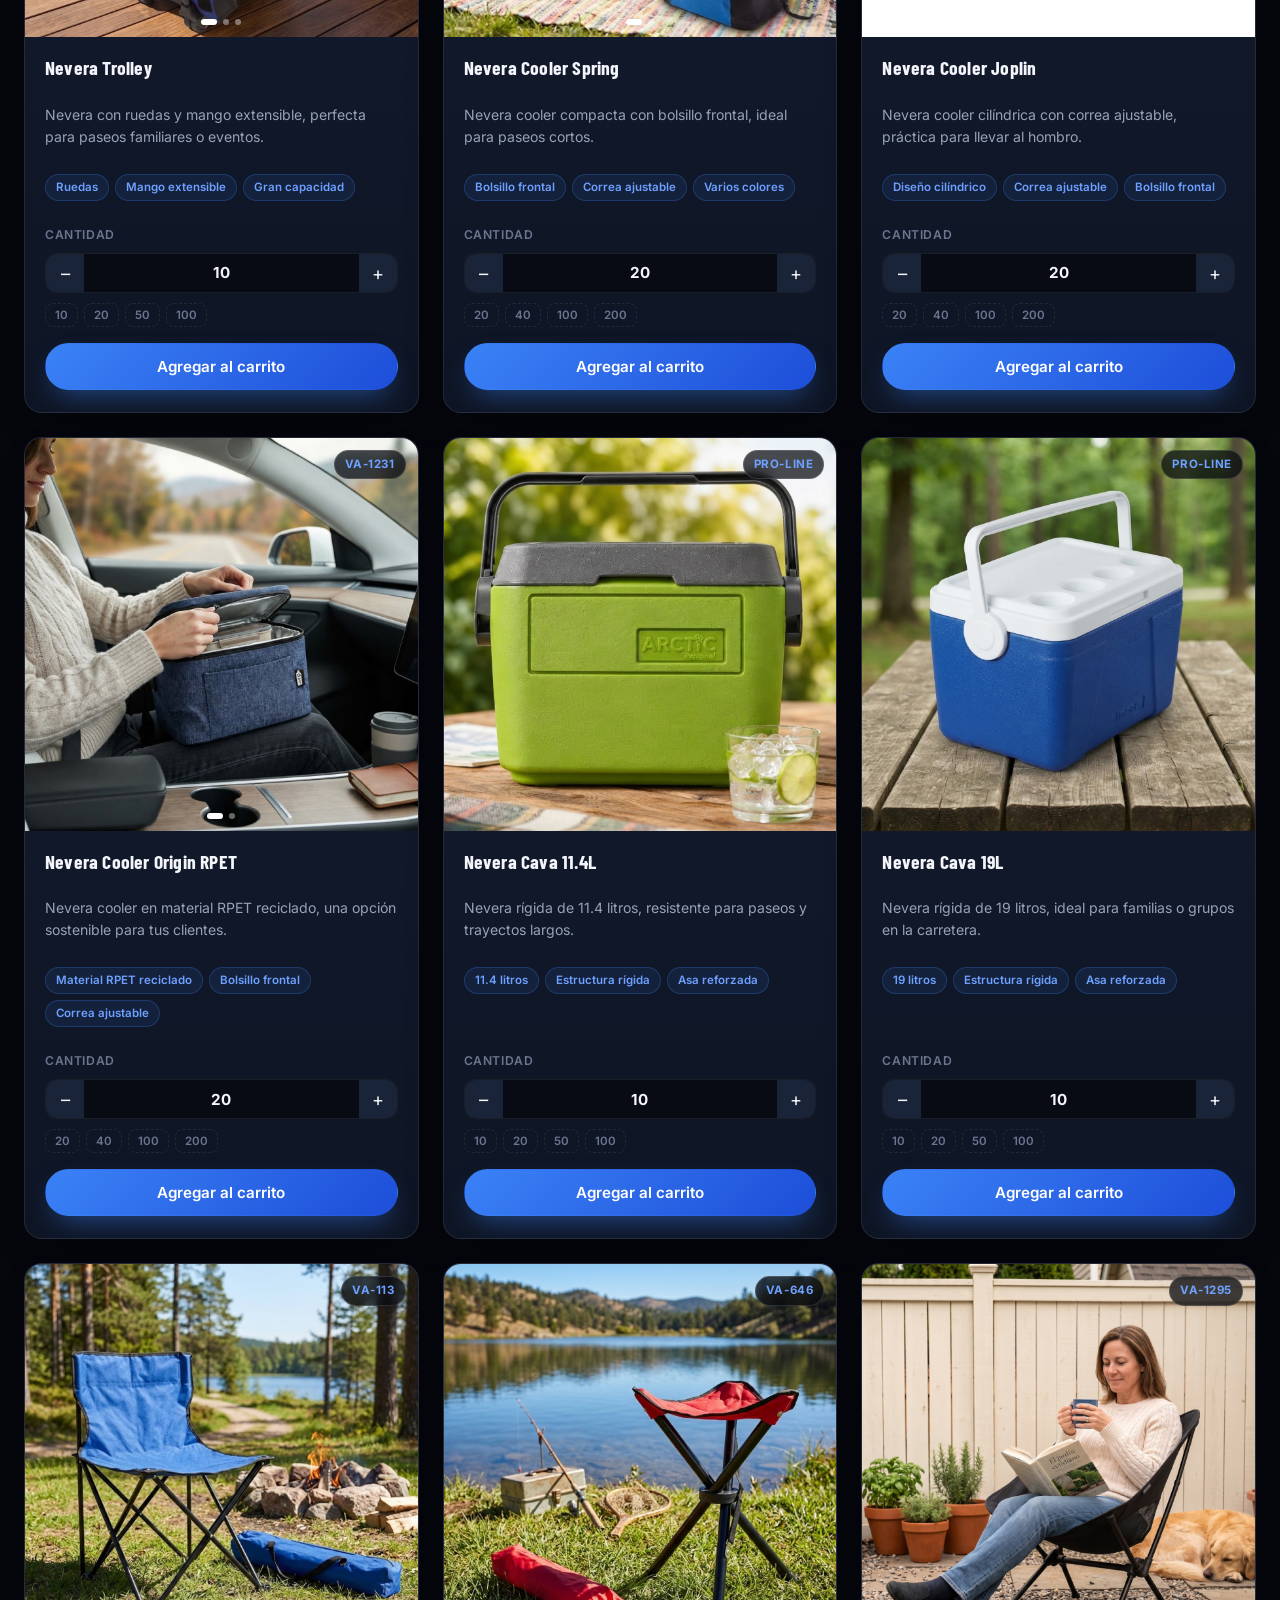
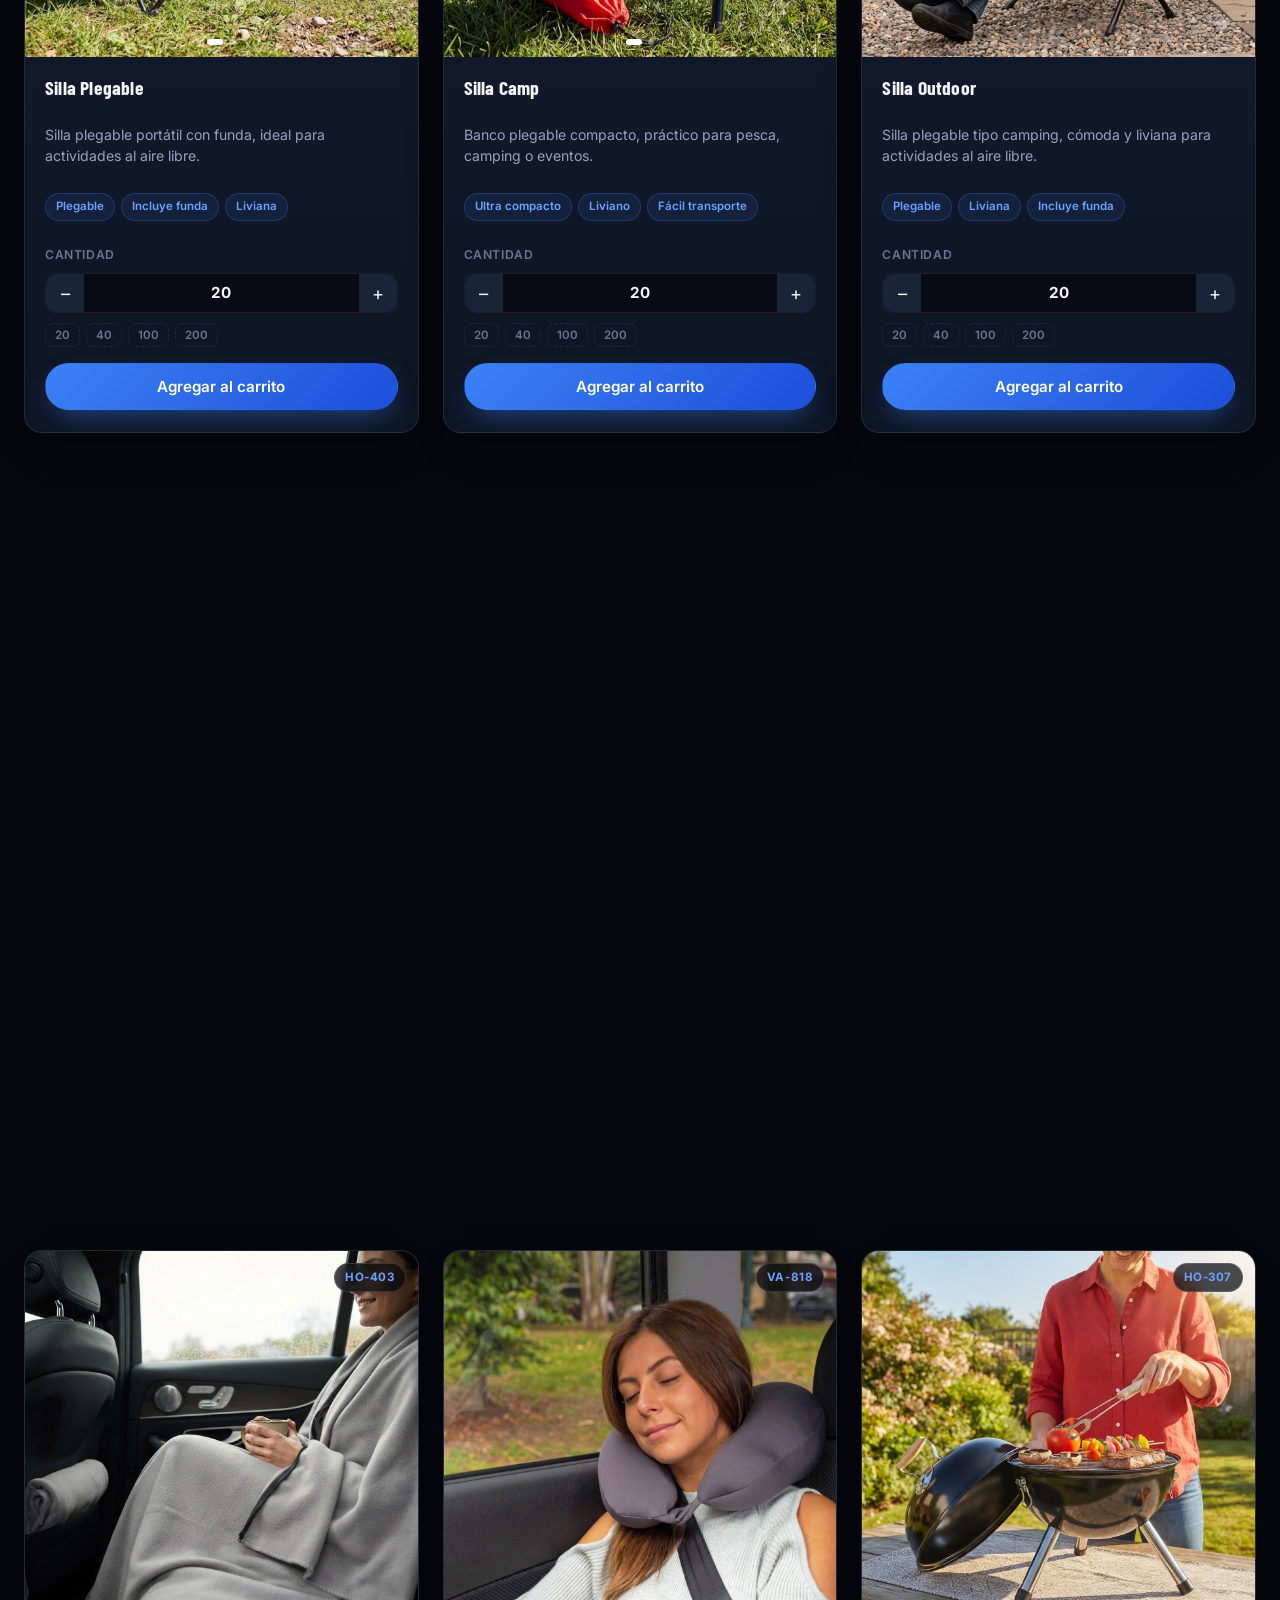
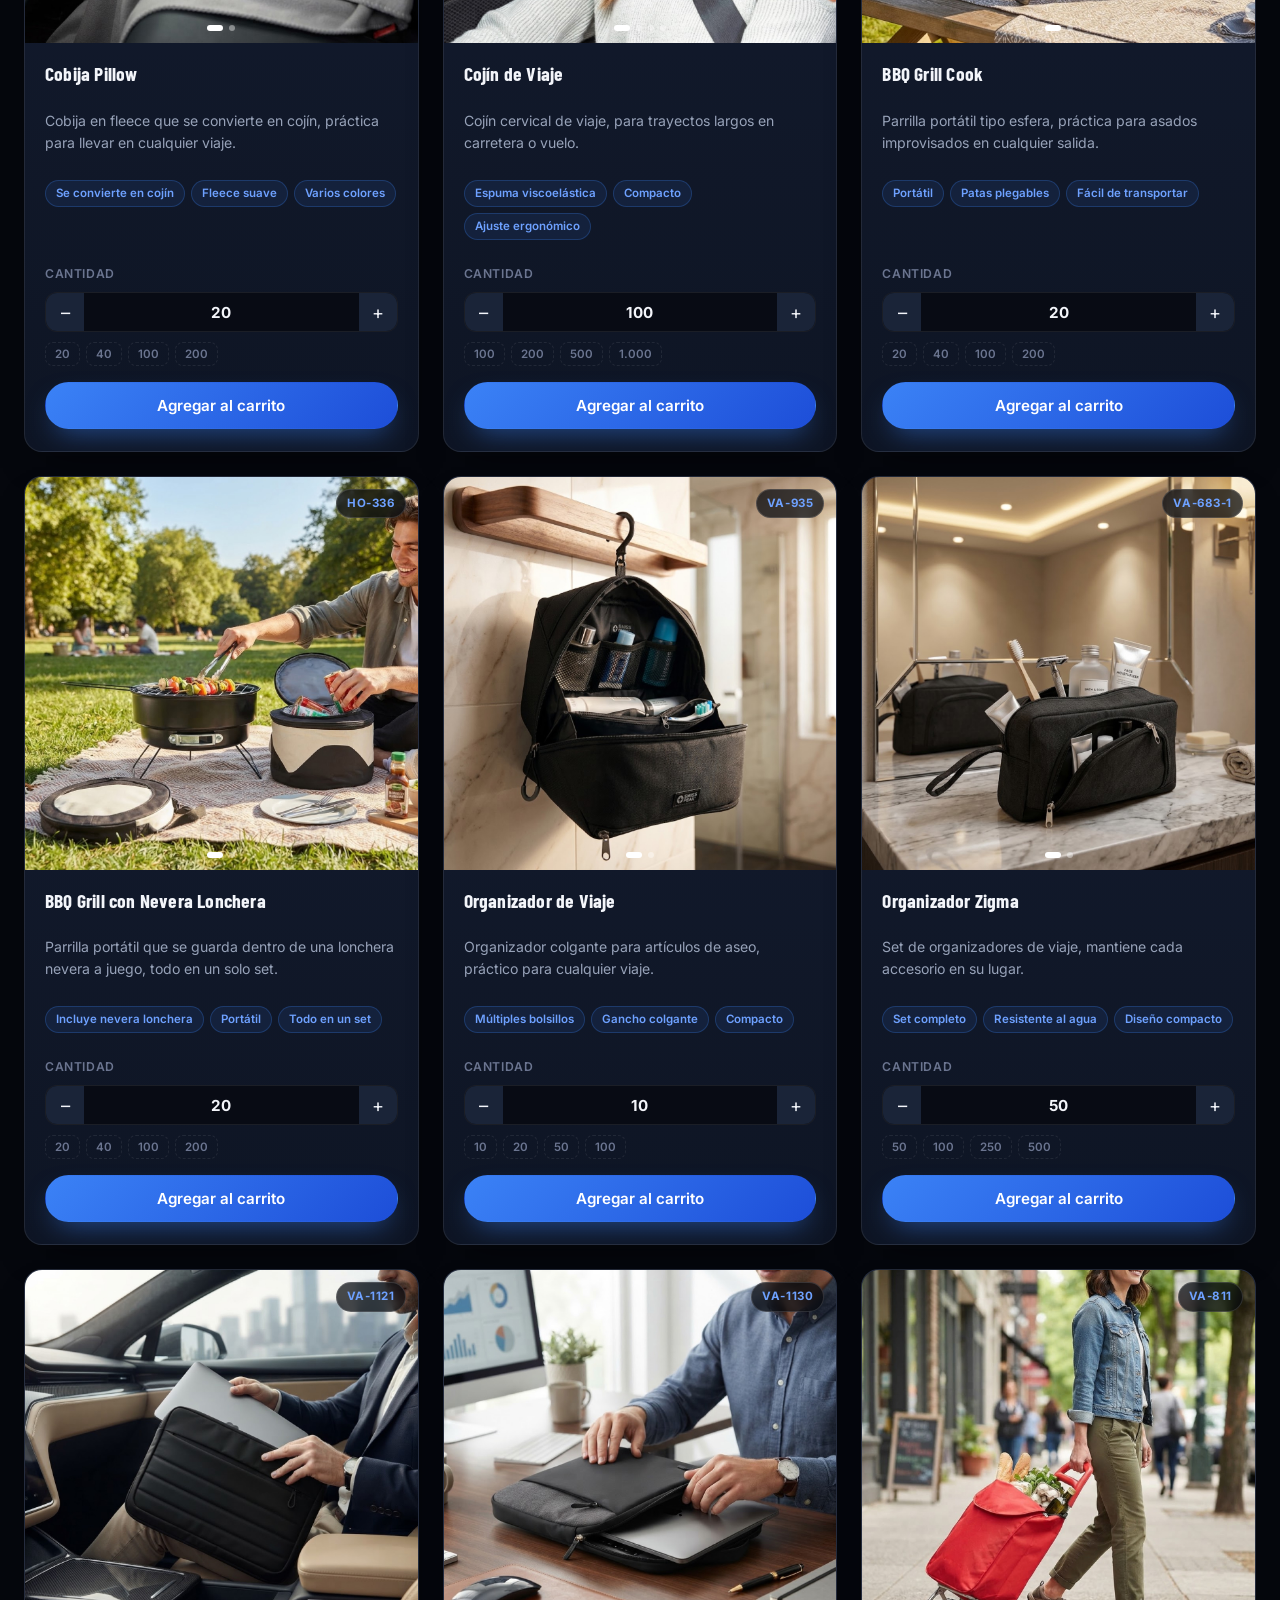
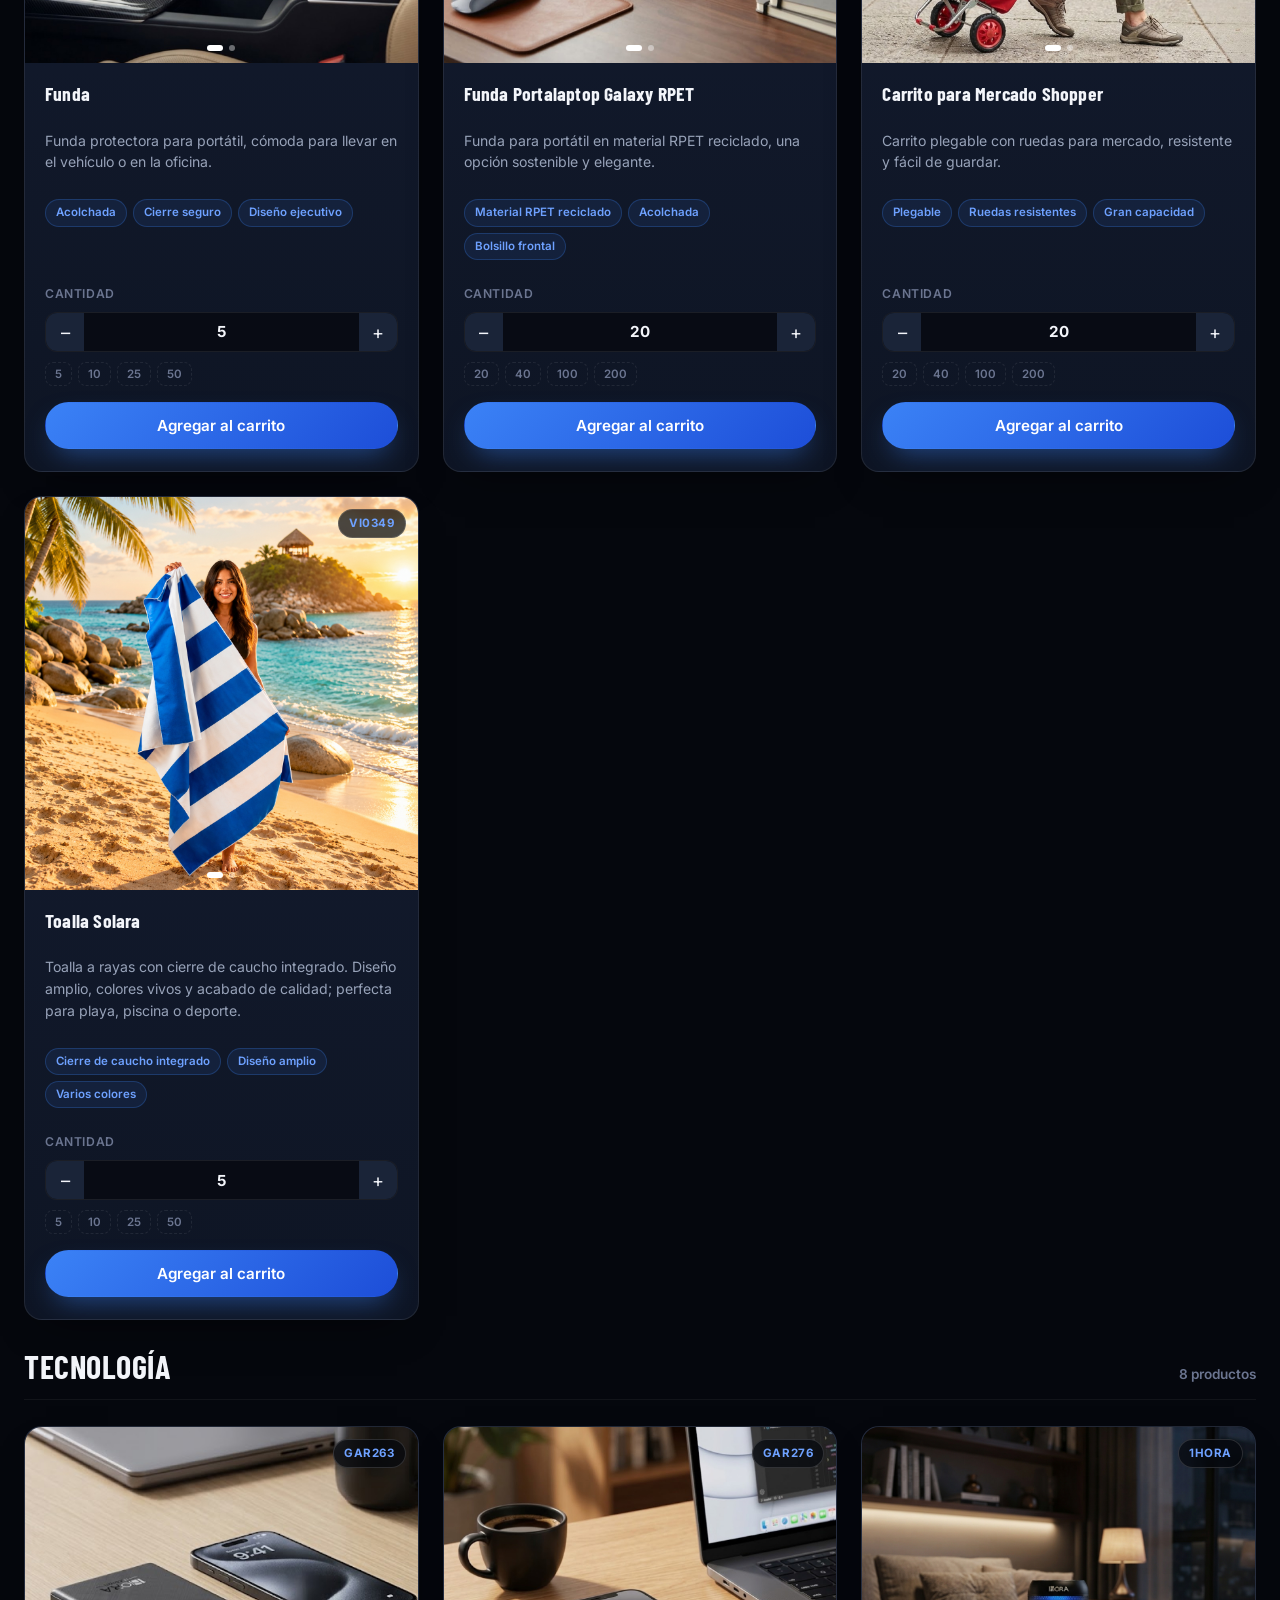
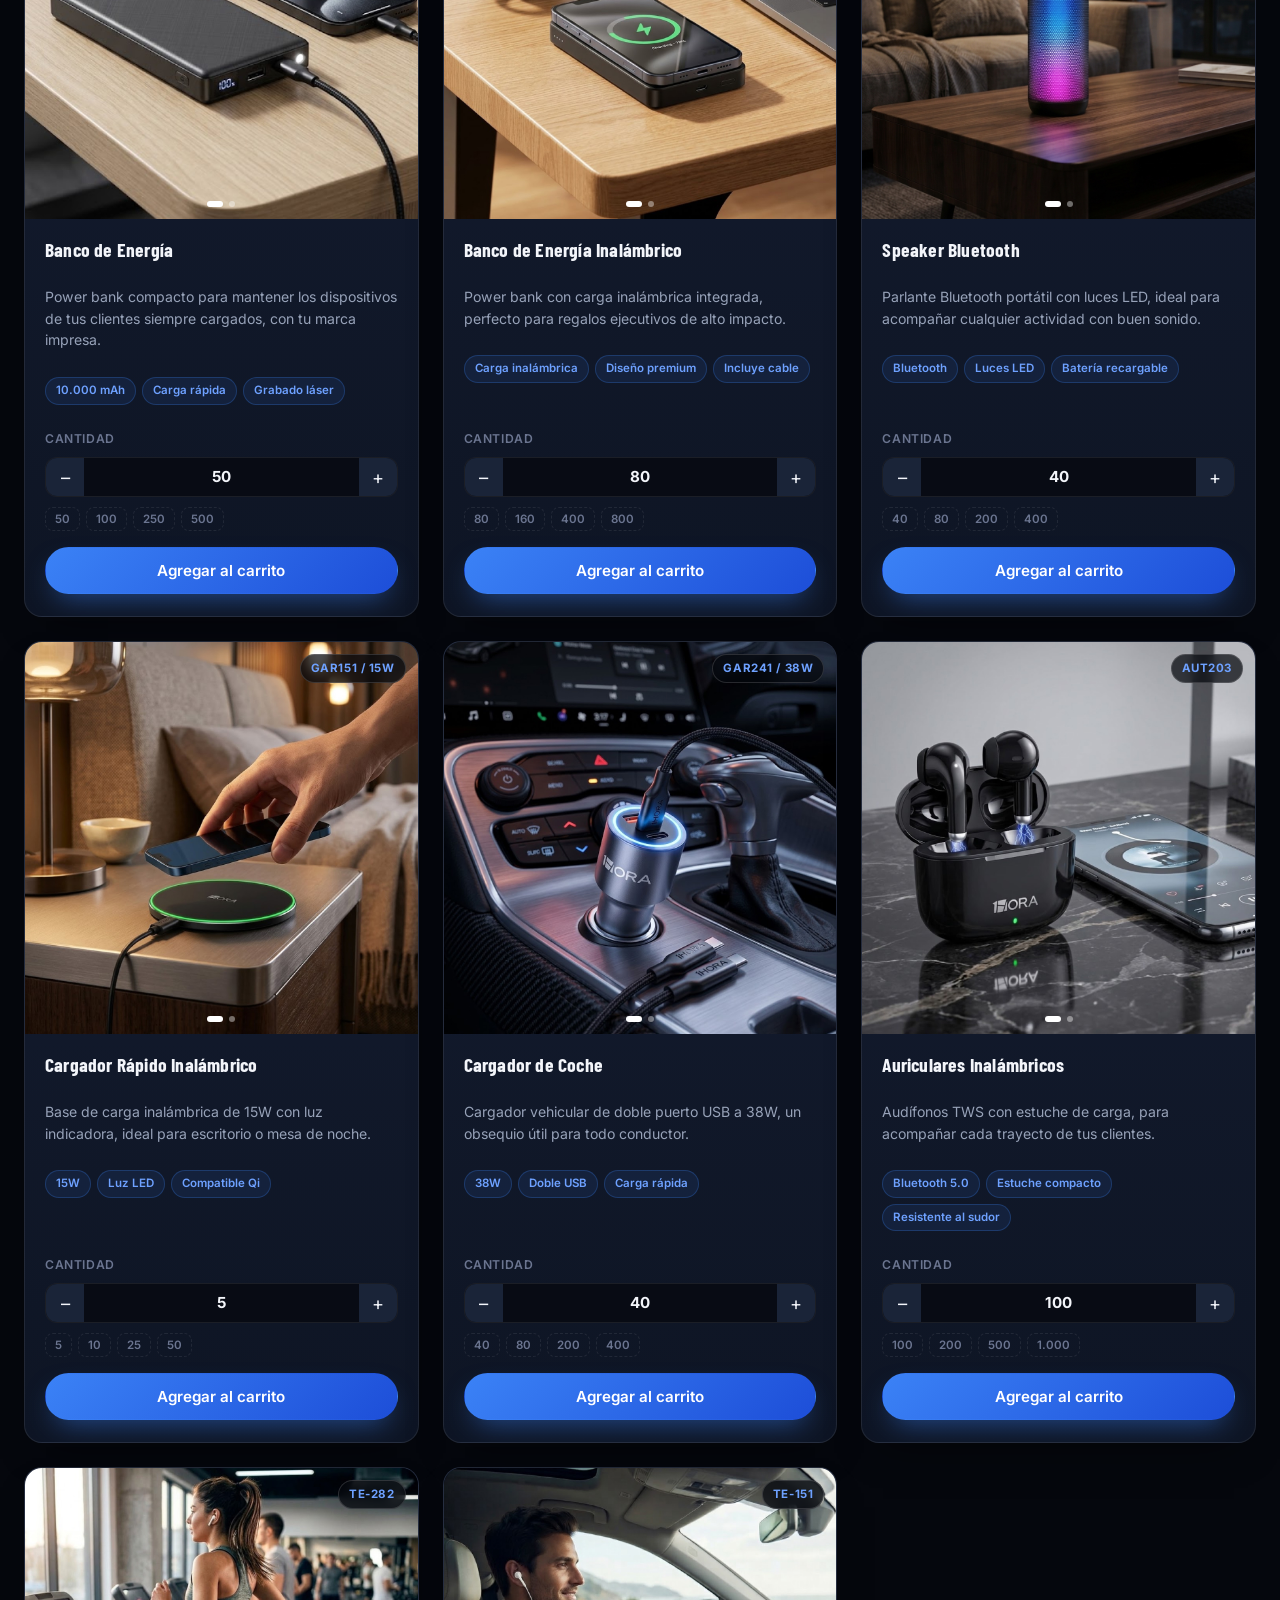
==== commit 73b02e1e: "Actualiza proveedores premium, agrega productos y corrige buscador móvil - Proveedores premium: quit" ====
--- a/index.html
+++ b/index.html
@@ -119,7 +119,7 @@
       <p>¿Buscas algo que no está en este catálogo? Explora el portafolio completo de Imagen Perfecta Sie7e en nuestras tiendas en línea.</p>
     </div>
     <div class="portfolio-grid">
-      <a class="portfolio-card" href="https://ip7.cataprom.com/seccion/inicio.html" target="_blank" rel="noopener">
+      <a class="portfolio-card" href="https://ip7.cataprom.com/" target="_blank" rel="noopener">
         <span class="portfolio-card-label">Portafolio 1</span>
         <span class="portfolio-card-host">ip7.cataprom.com</span>
         <span class="portfolio-card-arrow" aria-hidden="true">↗</span>
@@ -147,17 +147,17 @@
       <li>Stanley</li>
       <li>Mario Hernández</li>
       <li>Arturo Calle</li>
-      <li>Hugo Boss</li>
       <li>Ralph Lauren</li>
       <li>Lacoste</li>
       <li>Adidas</li>
-      <li>Éxito</li>
       <li>Juan Valdez</li>
       <li>Café Quindío</li>
-      <li>Alkosto</li>
-      <li>Homecenter</li>
       <li>Decathlon</li>
       <li>Brisa</li>
+      <li>Nike</li>
+      <li>Vélez</li>
+      <li>Loto del Sur</li>
+      <li>Rondo</li>
     </ul>
   </section>
 
--- a/assets/css/styles.css
+++ b/assets/css/styles.css
@@ -744,6 +744,11 @@
   .hamburger{ display:flex; }
 
   .toolbar{ position:static; flex-direction:column; flex-wrap:nowrap; align-items:stretch; }
+  /* En fila, flex:1 1 240px usa esos 240px como ancho mínimo — pero al
+     pasar el toolbar a columna, ese mismo valor se interpreta como ALTO
+     (es el eje principal en column), dejando el buscador gigante. Se
+     quita el basis para que en móvil solo tome su alto natural. */
+  .search-box{ flex:none; }
   .filter-pills{ overflow-x:auto; flex-wrap:nowrap; padding-bottom:4px; }
 
   .grid{ grid-template-columns:1fr 1fr; gap:14px; }
